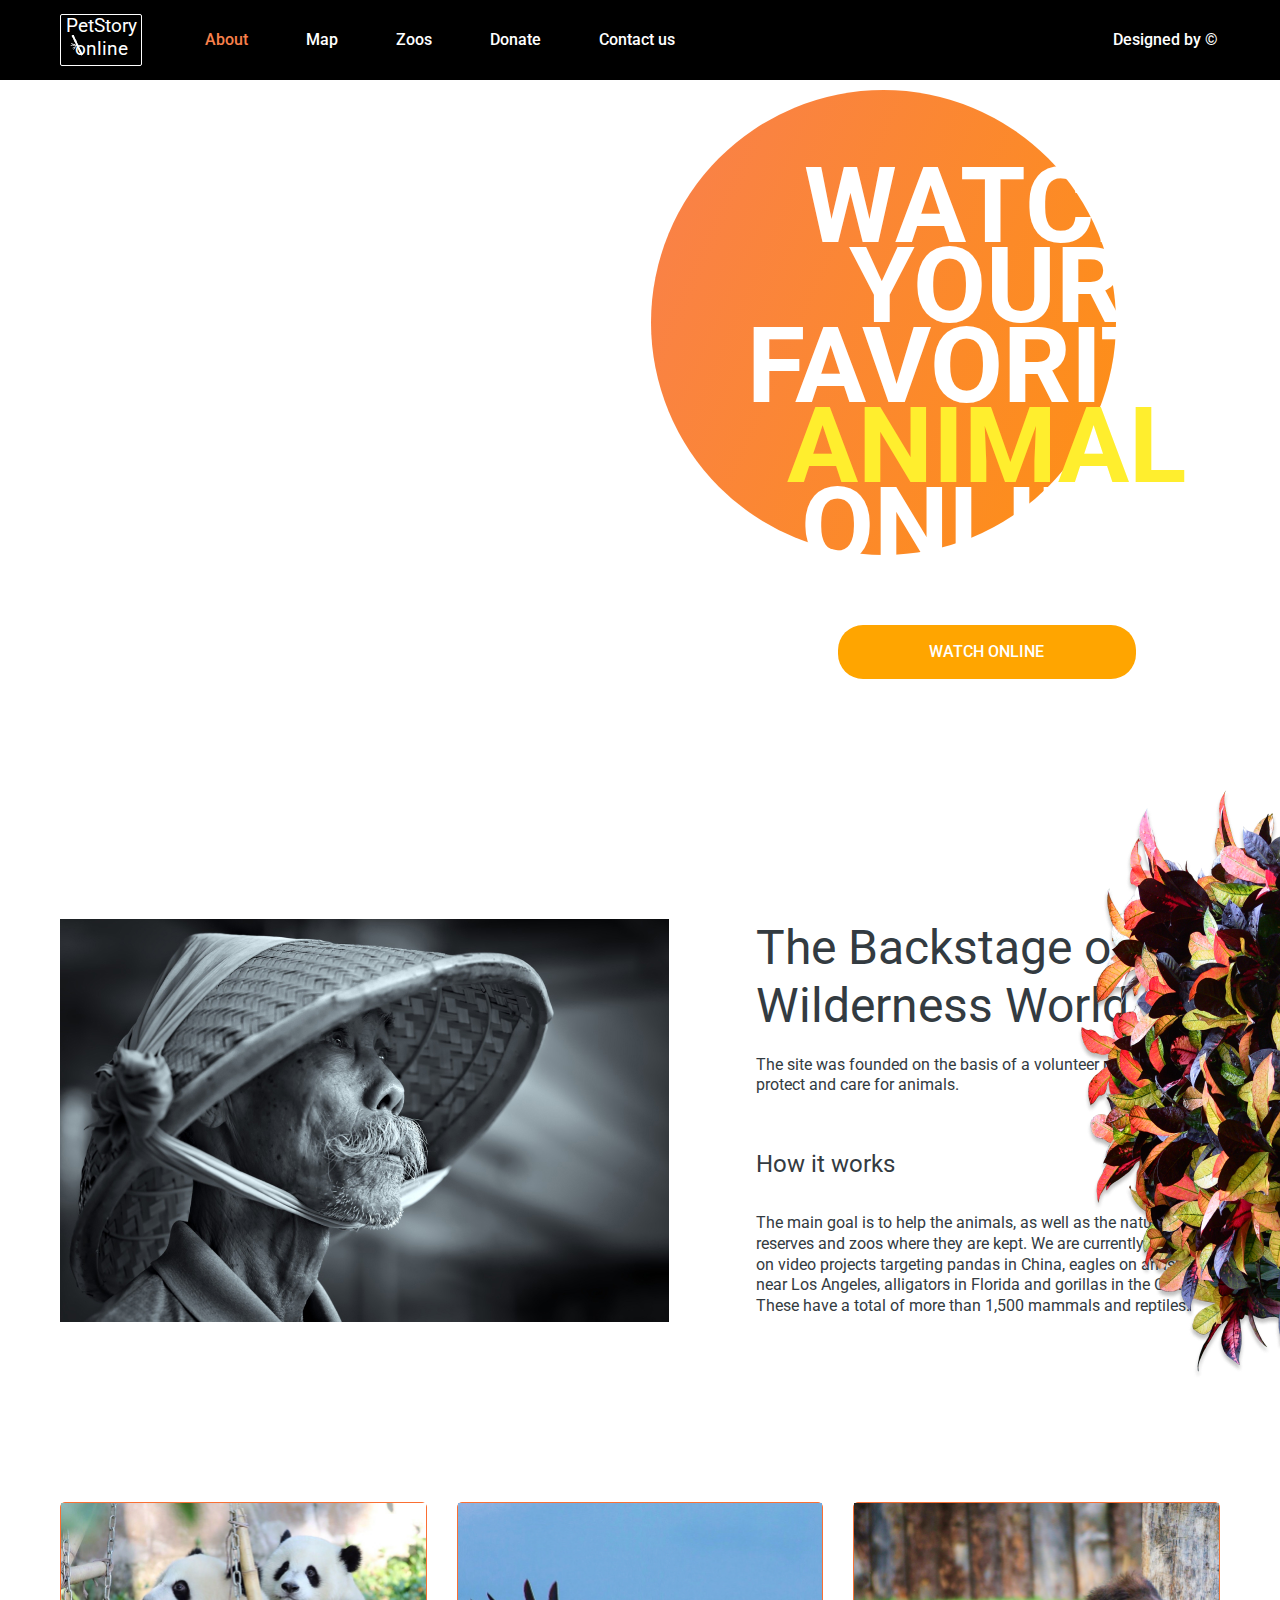
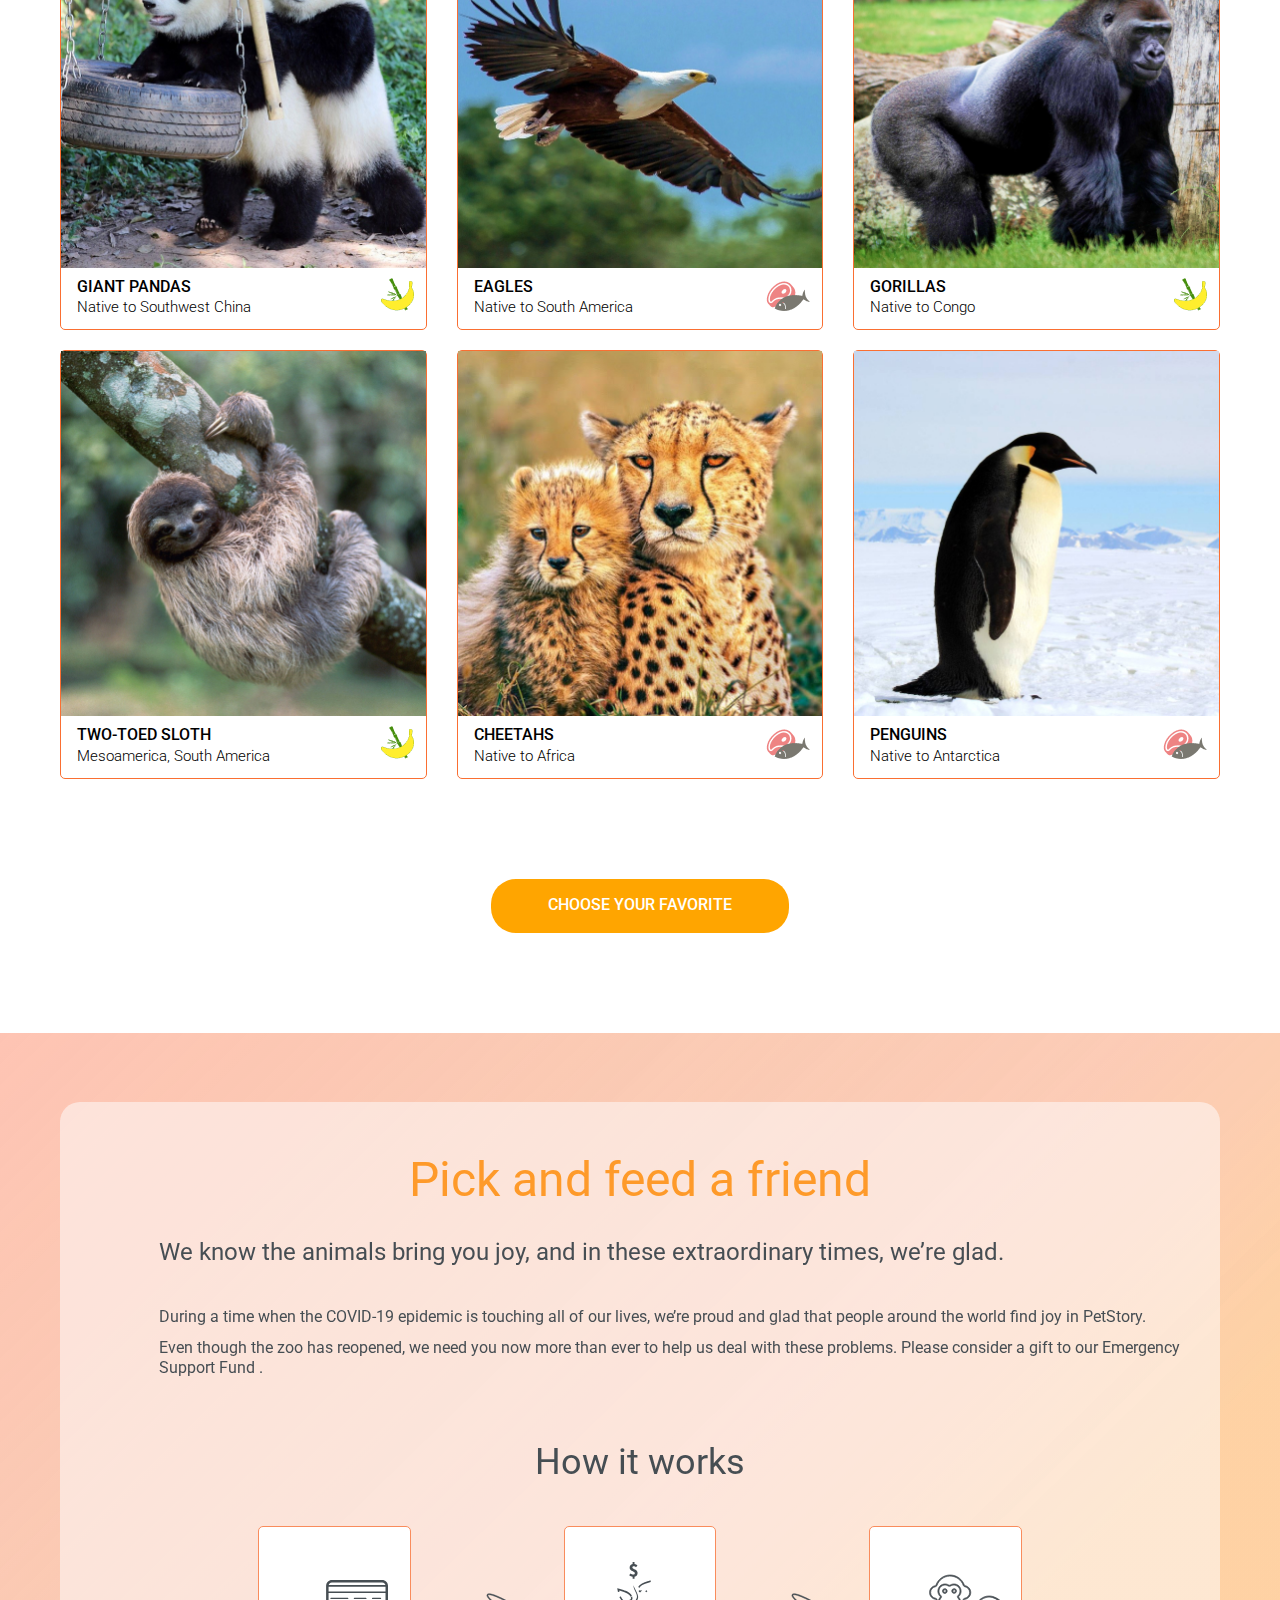
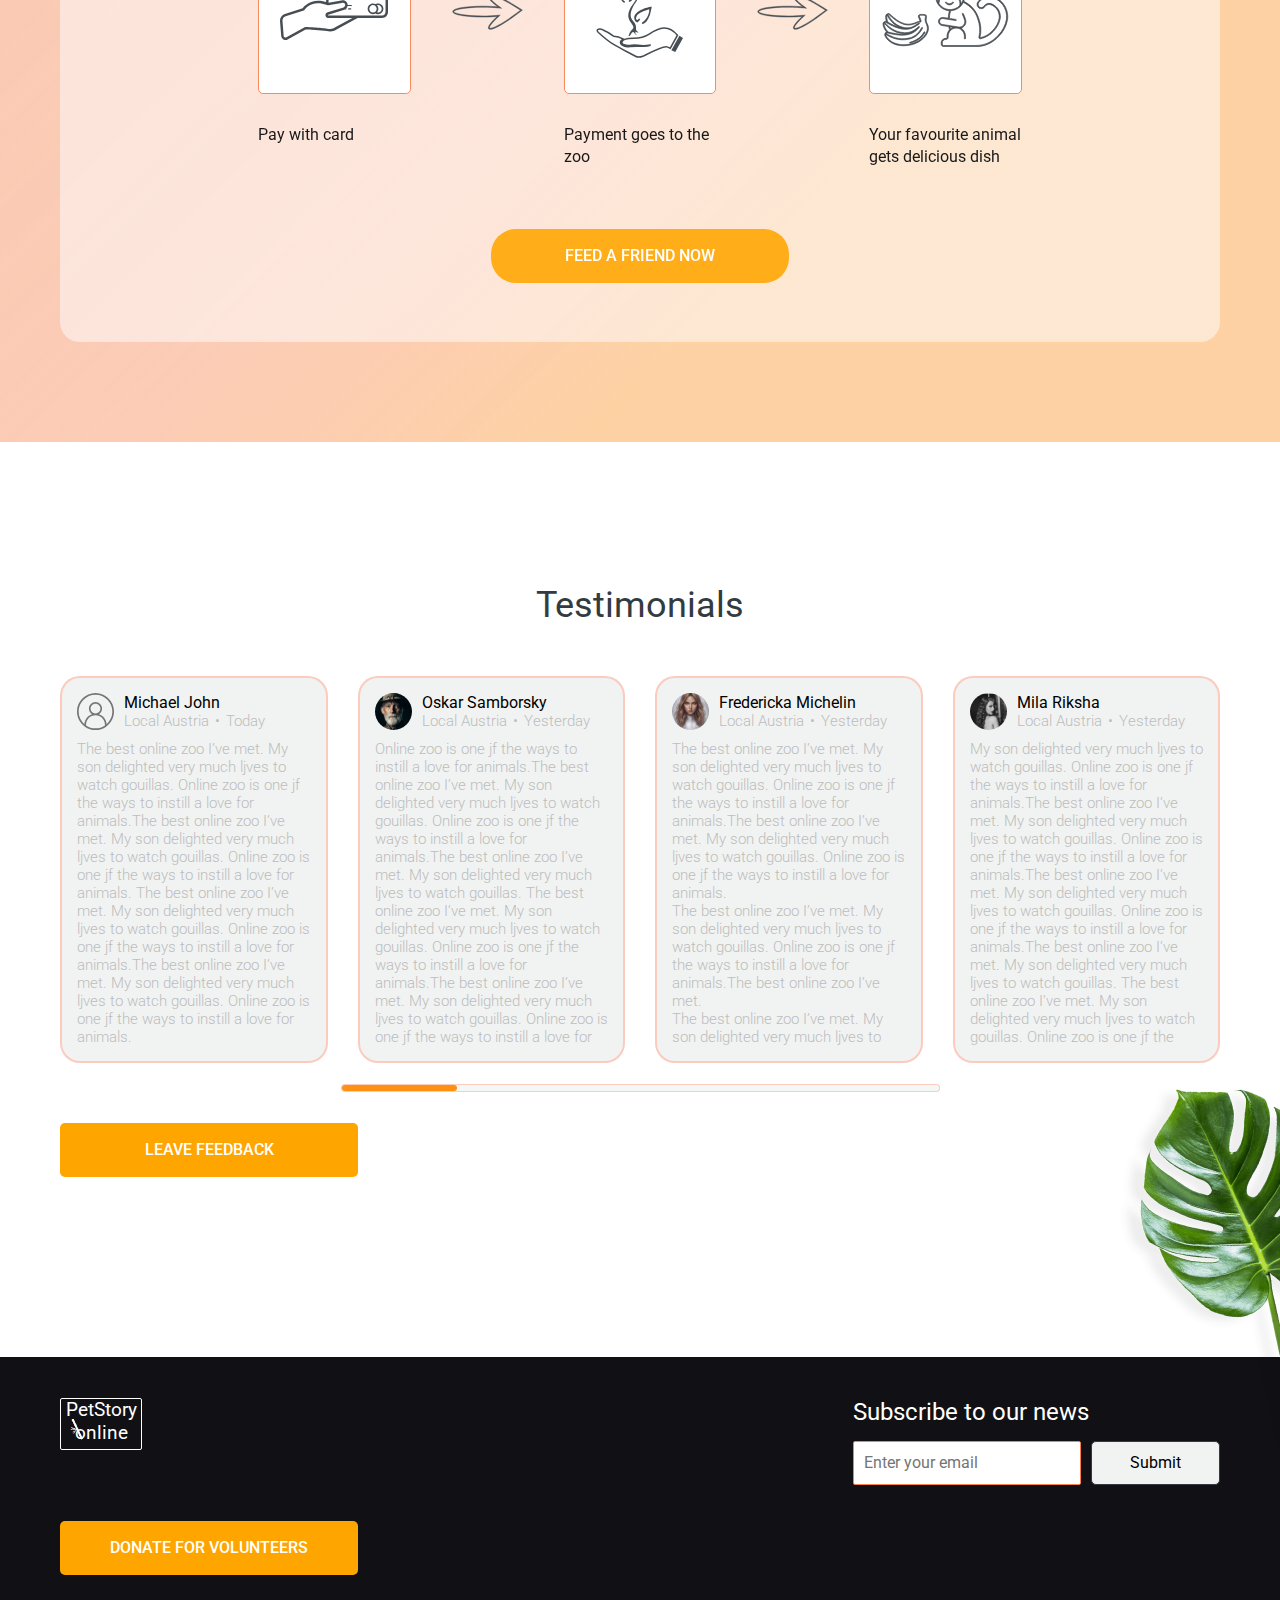
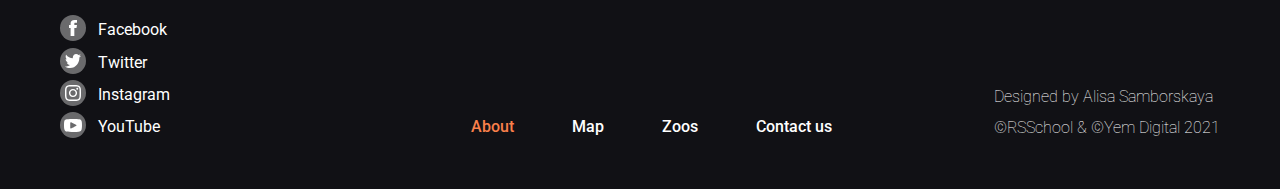
==== online-zoo/main/index.html @ f8788f23 "feat: add donate page" ====
<!DOCTYPE html>
<html lang="en">
<head>
    <meta charset="UTF-8">
    <meta http-equiv="X-UA-Compatible" content="IE=edge">
    <link rel="stylesheet" href="css/main.css">
    <meta name="viewport" content="width=device-width, initial-scale=1.0">
    <title>PetStory Online</title>
</head>
<body>
    <div class="wrapper">
        <header class="header">
            <div class="header__container _container">
                <a href="index.html" class="header__logo logo">
                    <h1>PetStory online</h1>
                    <img src="../logo/bamboo_logo.svg" alt="bamboo" class="logo__image">
                </a>
                <nav class="header__menu menu">
                    <ul class="menu__list">
                        <li class="menu__item">
                            <a href="#" class="menu__link menu__link_active">About</a>
                        </li>
                        <li class="menu__item">
                            <a href="#" class="menu__link">Map</a>
                        </li>
                        <li class="menu__item">
                            <a href="#" class="menu__link">Zoos</a>
                        </li>
                        <li class="menu__item">
                            <a href="../donates/index.html" class="menu__link">Donate</a>
                        </li>
                        <li class="menu__item">
                            <a href="#" class="menu__link">Contact us</a>
                        </li>
                    </ul>
                </nav>
                <a href="https://www.figma.com/file/ypzT9idgAILaSRVRmDAJxn/online-zoo-3-weeks" class="header__copy copy">Designed by ©</a>
            </div>
        </header>

        <main class="page">

            <div class="page__main-block main-block">
                <div class="main-block__container _container">
                    <div class="main-block__content">
                        <div class="main-block__title">
                            <h2 class="main-block__text">Watch your favorite <span>animal</span> online</h2>
                        </div>
                        <a href="#" class="main-block__button button">watсh online</a>
                    </div>
                </div>
            </div>

            <div class="page__backstage backstage">
                <div class="backstage__container _container">
                    <div class="backstage__img">
                        <img src="../img/bamboo-cap.jpg" alt="bambo-cap">
                    </div>
                    <div class="backstage__content">
                        <h2 class="backstage__title">The Backstage of the Wilderness World.</h2>
                        <p class="backstage__text">The site was founded on the basis of a volunteer movement to protect and care for animals.</p>
                        <h3 class="backstage__subtitle">How it works </h3>
                        <p class="backstage__text">The main goal is to help the animals, as well as the nature reserves and zoos where they are kept. We are currently working on video projects targeting pandas in China, eagles on an island near Los Angeles, alligators in Florida and gorillas in the Congo. These have a total of more than 1,500 mammals and reptiles.</p>
                    </div>
                </div>
                <div class="backstage__flower">
                    <img src="../img/flower_foto1.png" alt="flower">
                </div>
            </div>

            <div class="page__animals animals">
                <div class="animals__container _container">
                    <div class="animals__row">
                        <div class="animals__column">
                            <div class="animals__item animal">
                                <div class="animal__image">
                                    <img src="../img/pandas.jpg" alt="pandas">
                                </div>
                                <div class="animal__info">
                                    <div class="animal__text">
                                        <h4 class="animal__name">giant Pandas</h4>
                                        <p class="animal__home">Native to Southwest China</p>
                                    </div>
                                    <div class="animal__logo">
                                        <img src="../img/banana-bamboo_icon.png" alt="banana">
                                    </div>
                                </div>
                            </div>
                        </div>
                        <div class="animals__column">
                            <div class="animals__item animal">
                                <div class="animal__image">
                                    <img src="../img/eagles.jpg" alt="eagles">
                                </div>
                                <div class="animal__info">
                                    <div class="animal__text">
                                        <h4 class="animal__name">Eagles</h4>
                                        <p class="animal__home"> Native to South America</p>
                                    </div>
                                    <div class="animal__logo">
                                        <img src="../img/meet-fish_icon.png" alt="meat-fish">
                                    </div>
                                </div>
                            </div>
                        </div>
                        <div class="animals__column">
                            <div class="animals__item animal">
                                <div class="animal__image">
                                    <img src="../img/gorillas.jpg" alt="gorillas">
                                </div>
                                <div class="animal__info">
                                    <div class="animal__text">
                                        <h4 class="animal__name">Gorillas</h4>
                                        <p class="animal__home">Native to Congo</p>
                                    </div>
                                    <div class="animal__logo">
                                        <img src="../img/banana-bamboo_icon.png" alt="banana">
                                    </div>
                                </div>
                            </div>
                        </div>
                        <div class="animals__column">
                            <div class="animals__item animal">
                                <div class="animal__image">
                                    <img src="../img/sloth.jpg" alt="sloth">
                                </div>
                                <div class="animal__info">
                                    <div class="animal__text">
                                        <h4 class="animal__name">Two-toed Sloth</h4>
                                        <p class="animal__home">Mesoamerica, South America</p>
                                    </div>
                                    <div class="animal__logo">
                                        <img src="../img/banana-bamboo_icon.png" alt="banana">
                                    </div>
                                </div>
                            </div>
                        </div>
                        <div class="animals__column">
                            <div class="animals__item animal">
                                <div class="animal__image">
                                    <img src="../img/cheetahs.jpg" alt="cheetahs">
                                </div>
                                <div class="animal__info">
                                    <div class="animal__text">
                                        <h4 class="animal__name">cheetahs</h4>
                                        <p class="animal__home">Native to Africa</p>
                                    </div>
                                    <div class="animal__logo">
                                        <img src="../img/meet-fish_icon.png" alt="meat-fish">
                                    </div>
                                </div>
                            </div>
                        </div>
                        <div class="animals__column">
                            <div class="animals__item animal">
                                <div class="animal__image">
                                    <img src="../img/penguins.jpg" alt="penguins">
                                </div>
                                <div class="animal__info">
                                    <div class="animal__text">
                                        <h4 class="animal__name">Penguins               </h4>
                                        <p class="animal__home">Native to Antarctica</p>
                                    </div>
                                    <div class="animal__logo">
                                        <img src="../img/meet-fish_icon.png" alt="meat-fish">
                                    </div>
                                </div>
                            </div>
                        </div>
                    </div>
                    <div class="animals__button button">choose your favorite</div>
                </div>
            </div>

            <div class="page__pick-and-feed pick-and-feed">
                <div class="pick-and-feed__container _container">
                    <h2 class="pick-and-feed__title">Pick and feed a friend</h2>
                    <h3 class="pick-and-feed__subtitle">We know the animals bring you joy, and in these extraordinary times, we’re glad.</h3>
                    <p class="pick-and-feed__text">During a time when the COVID-19 epidemic is touching all of our lives, we’re proud and glad that people around the world find joy in PetStory.</p>
                    <p class="pick-and-feed__text">Even though the zoo has reopened, we need you now more than ever to help us deal with these problems. Please consider a gift to our Emergency Support Fund .</p>
                    <div class="pick-and-feed__how how">
                        <h2 class="how__title">How it works</h2>
                        <div class="how__row">
                            <div class="how__column">
                                <div class="how__item">
                                    <div class="how__image">
                                        <img src="../img/pay.svg" alt="pay">
                                    </div>
                                    <div class="how__text">Pay with card</div>
                                </div>
                            </div>
                            <div class="how__column">
                                <div class="how__item">
                                    <div class="how__arrow">
                                        <img src="../img/arrow.svg" alt="arrow">
                                    </div>
                                </div>
                            </div>
                            <div class="how__column">
                                <div class="how__item">
                                    <div class="how__image">
                                        <img src="../img/zoo.svg" alt="zoo">
                                    </div>
                                    <div class="how__text">Payment goes to the zoo</div>
                                </div>
                            </div>
                            <div class="how__column">
                                <div class="how__item">
                                    <div class="how__arrow">
                                        <img src="../img/arrow.svg" alt="arrow">
                                    </div>
                                </div>
                            </div>
                            <div class="how__column">
                                <div class="how__item">
                                    <div class="how__image">
                                        <img src="../img/monkey.svg" alt="monkey">
                                    </div>
                                    <div class="how__text">Your favourite animal gets delicious dish</div>
                                </div>
                            </div>
                        </div>
                    </div>
                    <div class="pick-and-feed__button button">Feed a friend now</div>
                </div>
            </div>

            <div class="page__testimonials testimonials">
                <div class="testimonials__container _container">
                    <div class="testimonials__title">Testimonials</div>
                    <div class="testimonials__row">
                        <div class="testimonials__column">
                            <div class="testimonials__item comment">                               
                                    <div class="comment__header">
                                        <div class="comment__logo"><img src="../img/user_icon1.svg" alt="user_icon1"></div>
                                        <div class="comment__title">
                                            <h4 class="comment__name">Michael John </h4>
                                            <div class="comment__subtitle">
                                                <div class="comment__local">Local Austria</div>
                                                <div class="comment__dot">•</div>
                                                <div class="comment__day">Today</div>
                                            </div>
                                        </div>
                                    </div>
                                    <p class="comment__text">The best online zoo I’ve met. My son delighted very much ljves to watch gouillas. Online zoo is one jf the ways to instill a love for animals.The best online zoo I’ve met. My son delighted very much ljves to watch gouillas. Online zoo is one jf the ways to instill a love for animals.
                                        The best online zoo I’ve met. My son delighted very much ljves to watch gouillas. Online zoo is one jf the ways to instill a love for animals.The best online zoo I’ve met. My son delighted very much ljves to watch gouillas. Online zoo is one jf the ways to instill a love for animals.
                                    </p>
                            </div>
                        </div>
                        <div class="testimonials__column">
                            <div class="testimonials__item comment">                               
                                    <div class="comment__header">
                                        <div class="comment__logo"><img src="../img/user_icon2.svg" alt="user_icon2"></div>
                                        <div class="comment__title">
                                            <h4 class="comment__name">Oskar Samborsky</h4>
                                            <div class="comment__subtitle">
                                                <div class="comment__local">Local Austria</div>
                                                <div class="comment__dot">•</div>
                                                <div class="comment__day">Yesterday</div>
                                            </div>
                                        </div>
                                    </div>
                                    <p class="comment__text">Online zoo is one jf the ways to instill a love for animals.The best online zoo I’ve met. My son delighted very much ljves to watch gouillas. Online zoo is one jf the ways to instill a love for animals.The best online zoo I’ve met. My son delighted very much ljves to watch gouillas. 
                                        The best online zoo I’ve met. My son delighted very much ljves to watch gouillas. Online zoo is one jf the ways to instill a love for animals.The best online zoo I’ve met. My son delighted very much ljves to watch gouillas. Online zoo is one jf the ways to instill a love for
                                        </p>
                            </div>
                        </div>
                        <div class="testimonials__column">
                            <div class="testimonials__item comment">                               
                                    <div class="comment__header">
                                        <div class="comment__logo"><img src="../img/user_icon3.svg" alt="user_icon3"></div>
                                        <div class="comment__title">
                                            <h4 class="comment__name">Fredericka Michelin</h4>
                                            <div class="comment__subtitle">
                                                <div class="comment__local">Local Austria</div>
                                                <div class="comment__dot">•</div>
                                                <div class="comment__day">Yesterday</div>
                                        </div>
                                        </div>
                                    </div>
                                    <p class="comment__text">The best online zoo I’ve met. My son delighted very much ljves to watch gouillas. Online zoo is one jf the ways to instill a love for animals.The best online zoo I’ve met. My son delighted very much ljves to watch gouillas. Online zoo is one jf the ways to instill a love for animals. <br>
                                        The best online zoo I’ve met. My son delighted very much ljves to watch gouillas. Online zoo is one jf the ways to instill a love for animals.The best online zoo I’ve met. <br>
                                        The best online zoo I’ve met. My son delighted very much ljves to
                                        </p>
                            </div>
                        </div>
                        <div class="testimonials__column">
                            <div class="testimonials__item comment">                               
                                    <div class="comment__header">
                                        <div class="comment__logo"><img src="../img/user_icon4.svg" alt="user_icon4"></div>
                                        <div class="comment__title">
                                            <h4 class="comment__name">Mila Riksha</h4>
                                            <div class="comment__subtitle">
                                                <div class="comment__local">Local Austria</div>
                                                <div class="comment__dot">•</div>
                                                <div class="comment__day">Yesterday</div>
                                        </div>
                                        </div>
                                    </div>
                                    <p class="comment__text">My son delighted very much ljves to watch gouillas. Online zoo is one jf the ways to instill a love for animals.The best online zoo I’ve met. My son delighted very much ljves to watch gouillas. Online zoo is one jf the ways to instill a love for animals.The best online zoo I’ve met. My son delighted very much ljves to watch gouillas. Online zoo is one jf the ways to instill a love for animals.The best online zoo I’ve met. My son delighted very much ljves to watch gouillas.
                                        The best online zoo I’ve met. My son delighted very much ljves to watch gouillas. Online zoo is one jf the
                                        </p>
                            </div>
                        </div>
                    </div>
                    <div class="testimonials__bar bar">
                        <div class="bar__progress">
                        </div>
                    </div>
                    <a href="#" class="testimonials__button button button_square">leave feedback</a>                   
                </div>
                <div class="testimonials__leaf">
                    <img src="../img/leav_foto.png" alt="leaf">
                </div>
            </div>

        </main>

        <footer class="footer">
            <div class="footer__container _container">
                <div class="footer__header">
                    <div class="footer__logo logo">
                        <h1>PetStory online</h1>
                        <img src="../logo/bamboo_logo.svg" alt="bamboo" class="logo__image">
                    </div>
                    <div class="footer__form subscribe">
                        <h3 class="subscribe__title">Subscribe to our news</h3>
                        <form action="#" class="subscribe__form" name="subscribe">
                            <div class="subscribe__email"><input type="text" placeholder="Enter your email"></div>
                            <a href="#" class="subscribe__button"><input type="button">Submit</a>
                        </form>
                    </div>
                </div>
                <a href="#" class="footer__button button button_square">donate for volunteers</a>
                <div class="footer__footer">
                    <div class="footer__socials socials">
                        <ul class="socials__list">
                            <li class="socials__item socials__item_facebook">
                                <a href="" class="socials__link">Facebook</a>
                            </li>
                            <li class="socials__item socials__item_twitter">
                                <a href="" class="socials__link">Twitter</a>
                            </li>
                            <li class="socials__item socials__item_instagram">
                                <a href="" class="socials__link">Instagram</a>
                            </li>
                            <li class="socials__item socials__item_youtube">
                                <a href="" class="socials__link ">YouTube</a>
                            </li>
                        </ul>
                    </div>
                    <nav class="footer__menu menu">
                        <ul class="menu__list">
                            <li class="menu__item">
                                <a href="#" class="menu__link menu__link_active">About</a>
                            </li>
                            <li class="menu__item">
                                <a href="#" class="menu__link">Map</a>
                            </li>
                            <li class="menu__item">
                                <a href="#" class="menu__link">Zoos</a>
                            </li>
                            <li class="menu__item">
                                <a href="#" class="menu__link">Contact us</a>
                            </li>
                        </ul>
                    </nav>
                    <div class="footer__info">
                        <h5 class="footer__designby">Designed by Alisa Samborskaya</h5>
                        <h5 class="footer__copy">©RSSchool & ©Yem Digital 2021</h5>
                    </div>
                </div>
            </div>
        </footer>
    </div>
</body>
</html>
---- online-zoo/main/css/main.css ----
@import url(https://fonts.googleapis.com/css?family=Roboto:300,regular,500,700);
/* Reset and base styles  */
* {
  padding: 0px;
  margin: 0px;
  border: none;
}

*,
*::before,
*::after {
  box-sizing: border-box;
}

:focus,
:active {
  /*outline: none;*/
}

a:focus,
a:active {
  /* outline: none;*/
}

/* Links */
a, a:link, a:visited {
  /* color: inherit; */
  text-decoration: none;
  /* display: inline-block; */
}

a:hover {
  /* color: inherit; */
  text-decoration: none;
}

/* Common */
aside, nav, footer, header, section, main {
  display: block;
}

h1, h2, h3, h4, h5, h6, p {
  font-size: inherit;
  font-weight: inherit;
}

ul, ul li {
  list-style: none;
}

img {
  vertical-align: top;
}

img, svg {
  max-width: 100%;
  height: auto;
}

address {
  font-style: normal;
}

/* Form */
input, textarea, button, select {
  font-family: inherit;
  font-size: inherit;
  color: inherit;
  background-color: transparent;
}

input::-ms-clear {
  display: none;
}

button, input[type=submit] {
  display: inline-block;
  box-shadow: none;
  background-color: transparent;
  background: none;
  cursor: pointer;
}

input:focus, input:active,
button:focus, button:active {
  outline: none;
}

button::-moz-focus-inner {
  padding: 0;
  border: 0;
}

label {
  cursor: pointer;
}

legend {
  display: block;
}

body {
  font-family: "Roboto";
  font-style: normal;
  font-size: 16px;
  line-height: 140%;
  background-color: #FFFFFF;
}

.wrapper {
  min-height: 100%;
  overflow: hidden;
}

._container {
  max-width: 1160px;
  margin: 0 auto;
}

h1 {
  font-family: "Roboto";
  font-size: 19.0145px;
  line-height: 120%;
  text-align: center;
  color: #FFFFFF;
}

.logo {
  display: inline-block;
  width: 82px;
  height: 52px;
  border: 1px solid #FFFFFF;
  border-radius: 2px;
  position: relative;
}
.logo__image {
  position: absolute;
  width: 14.81px;
  height: 22.58px;
  left: 8px;
  top: 18.64px;
}

.copy {
  font-family: "Roboto";
  font-weight: 500;
  font-size: 16px;
  line-height: 140%;
  /* or 22px */
  color: #FFFFFF;
}

.header {
  width: 100%;
  left: 0px;
  top: 0px;
  background: #000000;
}
.header__container {
  display: flex;
  min-height: 80px;
  align-items: center;
}
.header__menu {
  margin-left: 63px;
}
.header__copy {
  margin-left: 438px;
}

.menu__list {
  display: flex;
}
.menu__item {
  margin-right: 58px;
}
.menu__item:last-child {
  margin-right: 0;
}
.menu__link {
  font-family: "Roboto";
  font-weight: 500;
  font-size: 16px;
  line-height: 140%;
  /* or 22px */
  color: #FFFFFF;
}
.menu__link:hover {
  text-decoration: underline;
}
.menu__link_active {
  color: #F9804B;
}

.main-block {
  background-image: url("/sh4kh-JSFE2022Q3/online-zoo/img/background_panda.jpg");
  background-repeat: no-repeat;
  background-size: cover;
}
.main-block__content {
  padding-top: 86px;
  margin-left: 661px;
  padding-bottom: 100px;
  width: 531px;
  text-align: center;
  display: flex;
  flex-direction: column;
  align-items: center;
}
.main-block__title {
  position: relative;
  text-align: center;
}
.main-block__title::before {
  content: "";
  position: absolute;
  width: 465px;
  height: 465px;
  top: -76px;
  left: -70px;
  border-radius: 50%;
  /* orange */
  background: linear-gradient(113.96deg, #F9804B 1.49%, #FE9013 101.44%);
}
.main-block__text {
  font-family: "Roboto";
  font-weight: 700;
  font-size: 106.496px;
  line-height: 75%;
  /* or 80px */
  text-transform: uppercase;
  color: #FFFFFF;
  position: relative;
  z-index: 10;
}
.main-block__text span {
  color: #FFEE2E;
}
.main-block__button {
  margin-top: 60px;
}

.button {
  background: orange;
  border-radius: 25px;
  min-height: 54px;
  width: 298px;
  display: flex;
  justify-content: center;
  align-items: center;
  font-weight: 500;
  font-size: 16px;
  line-height: 140%;
  /* or 22px */
  text-align: center;
  text-transform: uppercase;
  color: #FFFFFF;
}
.button:hover {
  background: linear-gradient(113.96deg, #F9804B 1.49%, #FE9013 101.44%);
  transition: background-color 0.5s linear;
}
.button_square {
  border-radius: 5px;
}

.backstage {
  position: relative;
}
.backstage__flower {
  position: absolute;
  right: 0;
  top: 0;
}
.backstage__container {
  padding-top: 140px;
  padding-bottom: 180px;
  display: flex;
}
.backstage__img {
  flex: 0 0 609px;
}
.backstage__content {
  flex: 1 1 auto;
  margin-left: 87px;
  color: #333B41;
}
.backstage__title {
  font-size: 48px;
  line-height: 120%;
  margin-bottom: 20px;
}
.backstage__text {
  font-size: 16px;
  line-height: 130%;
}
.backstage__subtitle {
  font-size: 24px;
  line-height: 120%;
  margin: 54px 0 34px 0;
}
.animals__row {
  display: flex;
  flex-wrap: wrap;
  margin: 0 -15px;
}
.animals__column {
  padding: 0 15px;
  flex: 0 1 33.333%;
  margin-bottom: 20px;
}
.animals__item {
  border: 1px solid #FA6F32;
  border-radius: 5px;
}
.animals__button {
  margin: 80px auto 100px auto;
}

.animal__info {
  display: flex;
  justify-content: space-between;
  align-items: center;
  padding: 8px 12px 13px 16px;
}
.animal__text {
  color: #000000;
}
.animal__name {
  font-weight: 500;
  font-size: 16px;
  line-height: 140%;
  /* or 22px */
  text-transform: uppercase;
}
.animal__home {
  font-weight: 300;
  font-size: 15px;
  line-height: 120%;
}
.page__pick-and-feed {
  background: linear-gradient(315.75deg, rgba(254, 210, 144, 0.7) 30.06%, #FEBDAB 100.95%, rgba(254, 210, 144, 0.7) 106.36%), linear-gradient(315.75deg, rgba(254, 189, 171, 0.74) 30.06%, rgba(243, 169, 248, 0.66) 50.74%, #E0D8F0 80.49%, #EAF7FE 127.9%, #EAF7FE 149.54%), linear-gradient(315.75deg, rgba(254, 189, 171, 0.74) 30.06%, rgba(243, 169, 248, 0.66) 50.74%, #E0D8F0 80.49%, #EAF7FE 127.9%, #EAF7FE 149.54%);
  opacity: 0.9;
}

.pick-and-feed {
  padding: 69px 0 100px 0;
}
.pick-and-feed__container {
  background: rgba(253, 253, 255, 0.52);
  border-radius: 20px;
  padding: 49px 0 59px 0;
  text-align: center;
}
.pick-and-feed__title {
  font-weight: 400;
  font-size: 48px;
  line-height: 120%;
  /* identical to box height, or 58px */
  color: #FE9013;
  margin-bottom: 30px;
  text-align: center;
}
.pick-and-feed__subtitle {
  font-size: 24px;
  line-height: 120%;
  /* identical to box height, or 29px */
  color: #333B41;
  margin-bottom: 40px;
  margin-left: 99px;
  text-align: left;
}
.pick-and-feed__text {
  font-weight: 400;
  font-size: 16px;
  line-height: 130%;
  /* or 21px */
  color: #333B41;
  margin-left: 99px;
  margin-bottom: 10px;
  text-align: left;
}
.pick-and-feed__text:last-child {
  margin-bottom: 0;
}
.pick-and-feed__how {
  margin: 60px 198px;
}
.pick-and-feed__button {
  margin: 0 auto;
}

.how__title {
  font-weight: 400;
  font-size: 36px;
  line-height: 130%;
  /* identical to box height, or 47px */
  color: #333B41;
  margin-bottom: 40px;
}
.how__row {
  display: flex;
  align-self: center;
}
.how__column {
  flex: 1 1 20%;
}
.how__image {
  height: 168px;
  border: 1px solid #F9804B;
  border-radius: 5px;
  background-color: #fff;
  margin-bottom: 30px;
  display: flex;
  align-items: center;
  justify-content: center;
}
.how__text {
  text-align: left;
}
.how__arrow {
  padding-top: 67px;
}

.testimonials {
  position: relative;
  padding: 140px 0 180px 0;
}
.testimonials__title {
  font-size: 36px;
  line-height: 130%;
  /* identical to box height, or 47px */
  text-align: center;
  color: #333B41;
  margin-bottom: 47px;
}
.testimonials__row {
  display: flex;
  margin: 0 -15px;
}
.testimonials__column {
  flex: 1 1 25%;
  padding: 0 15px;
}
.testimonials__item {
  background: #F1F3F2;
  border-radius: 20px;
  border: 2px solid rgba(254, 189, 171, 0.74);
  padding: 15px;
}
.testimonials__leaf {
  position: absolute;
  right: 0;
  bottom: -100px;
}

.comment {
  display: flex;
  flex-direction: column;
  font-weight: 300;
  font-size: 15px;
  line-height: 120%;
  color: #BDBDBD;
}
.comment__header {
  display: flex;
  margin-bottom: 10px;
}
.comment__logo {
  flex: 0 0 37px;
}
.comment__title {
  margin-left: 10px;
  flex: 1 1 auto;
}
.comment__name {
  font-size: 16px;
  line-height: 120%;
  font-weight: 400;
  color: #000000;
}
.comment__subtitle {
  display: flex;
  justify-content: start;
}
.comment__local {
  margin-right: 6px;
}
.comment__dot {
  margin-right: 6px;
}
.comment__day {
  margin-right: 0;
}
.bar {
  width: 599px;
  height: 8px;
  background: #F5F7F6;
  border: 0.5px solid rgba(254, 189, 171, 0.74);
  border-radius: 5px;
  margin: 21px auto 31px auto;
  position: relative;
}
.bar__progress {
  position: absolute;
  top: 0.5px;
  left: 0;
  width: 115.19px;
  height: 6px;
  background: #FE9013;
  z-index: 10;
  border-radius: 5px;
}

.footer {
  background: #111115;
  max-height: 443px;
  padding: 41px 0 50px 0;
}
.footer__header {
  display: flex;
  margin-bottom: 36px;
}
.footer__form {
  margin-left: 711px;
  flex: 1 1 auto;
}
.footer__button {
  margin-bottom: 44px;
}
.footer__footer {
  display: flex;
  align-items: flex-end;
  justify-content: space-between;
}
.footer__menu {
  margin-left: 298px;
}
.footer__info {
  margin-left: 160px;
  line-height: 130%;
  /* identical to box height, or 21px */
  color: #FFFFFF;
}
.footer__designby {
  font-weight: 100;
  font-size: 16px;
  margin-bottom: 10px;
}
.footer__copy {
  font-weight: 100;
  font-size: 16px;
  margin-bottom: 0;
}

.subscribe__title {
  font-size: 24px;
  line-height: 120%;
  color: #FFFFFF;
  margin-bottom: 14px;
}
.subscribe__form {
  display: flex;
}
.subscribe__email {
  flex: 0 1 228px;
  padding: 10px 0 10px 10px;
  border: 0.7px solid rgb(249, 128, 75);
  border-radius: 2px;
  background: #FFFFFF;
}
.subscribe__button {
  flex: 1 1 auto;
  display: flex;
  justify-content: center;
  align-items: center;
  background: #F1F3F2;
  border: 1px solid rgb(51, 59, 65);
  border-radius: 5px;
  margin-left: 10px;
  font-size: 16px;
  line-height: 140%;
  color: #000000;
}

.socials__item {
  position: relative;
  padding-left: 38px;
  margin-bottom: 10px;
}
.socials__item:last-child {
  margin-bottom: 0;
}
.socials__item::before {
  content: "";
  width: 26px;
  height: 26px;
  background: rgba(196, 196, 196, 0.5);
  border-radius: 50%;
  display: inline-block;
  position: absolute;
  left: 0;
  top: -4px;
}
.socials__item_facebook::before {
  background-image: url(../../img/facebook.svg);
  background-repeat: no-repeat;
  background-position: center;
}
.socials__item_twitter::before {
  background-image: url(../../img/twitter.svg);
  background-repeat: no-repeat;
  background-position: center;
}
.socials__item_instagram::before {
  background-image: url(../../img/insta.svg);
  background-repeat: no-repeat;
  background-position: center;
}
.socials__item_youtube::before {
  background-image: url(../../img/youtube.svg);
  background-repeat: no-repeat;
  background-position: center;
}
.socials__link {
  font-size: 16px;
  line-height: 140%;
  color: #FFFFFF;
}
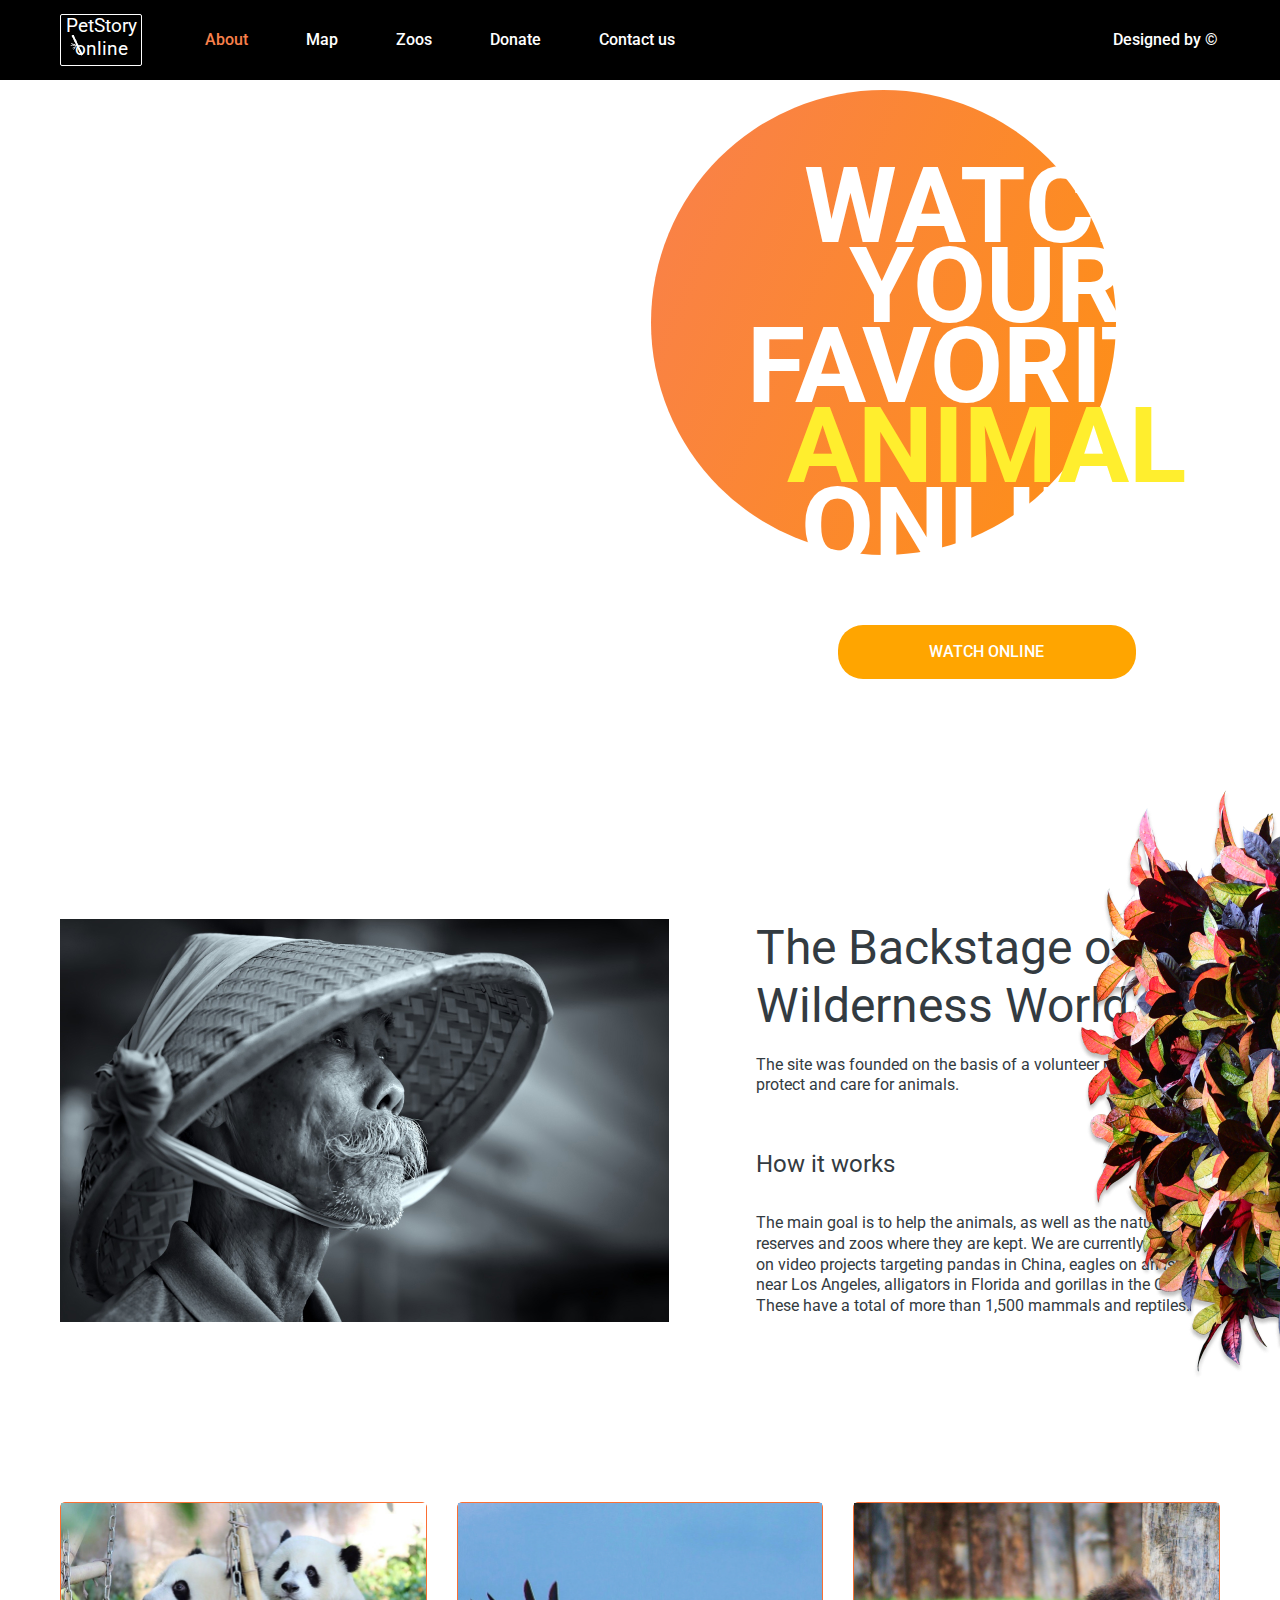
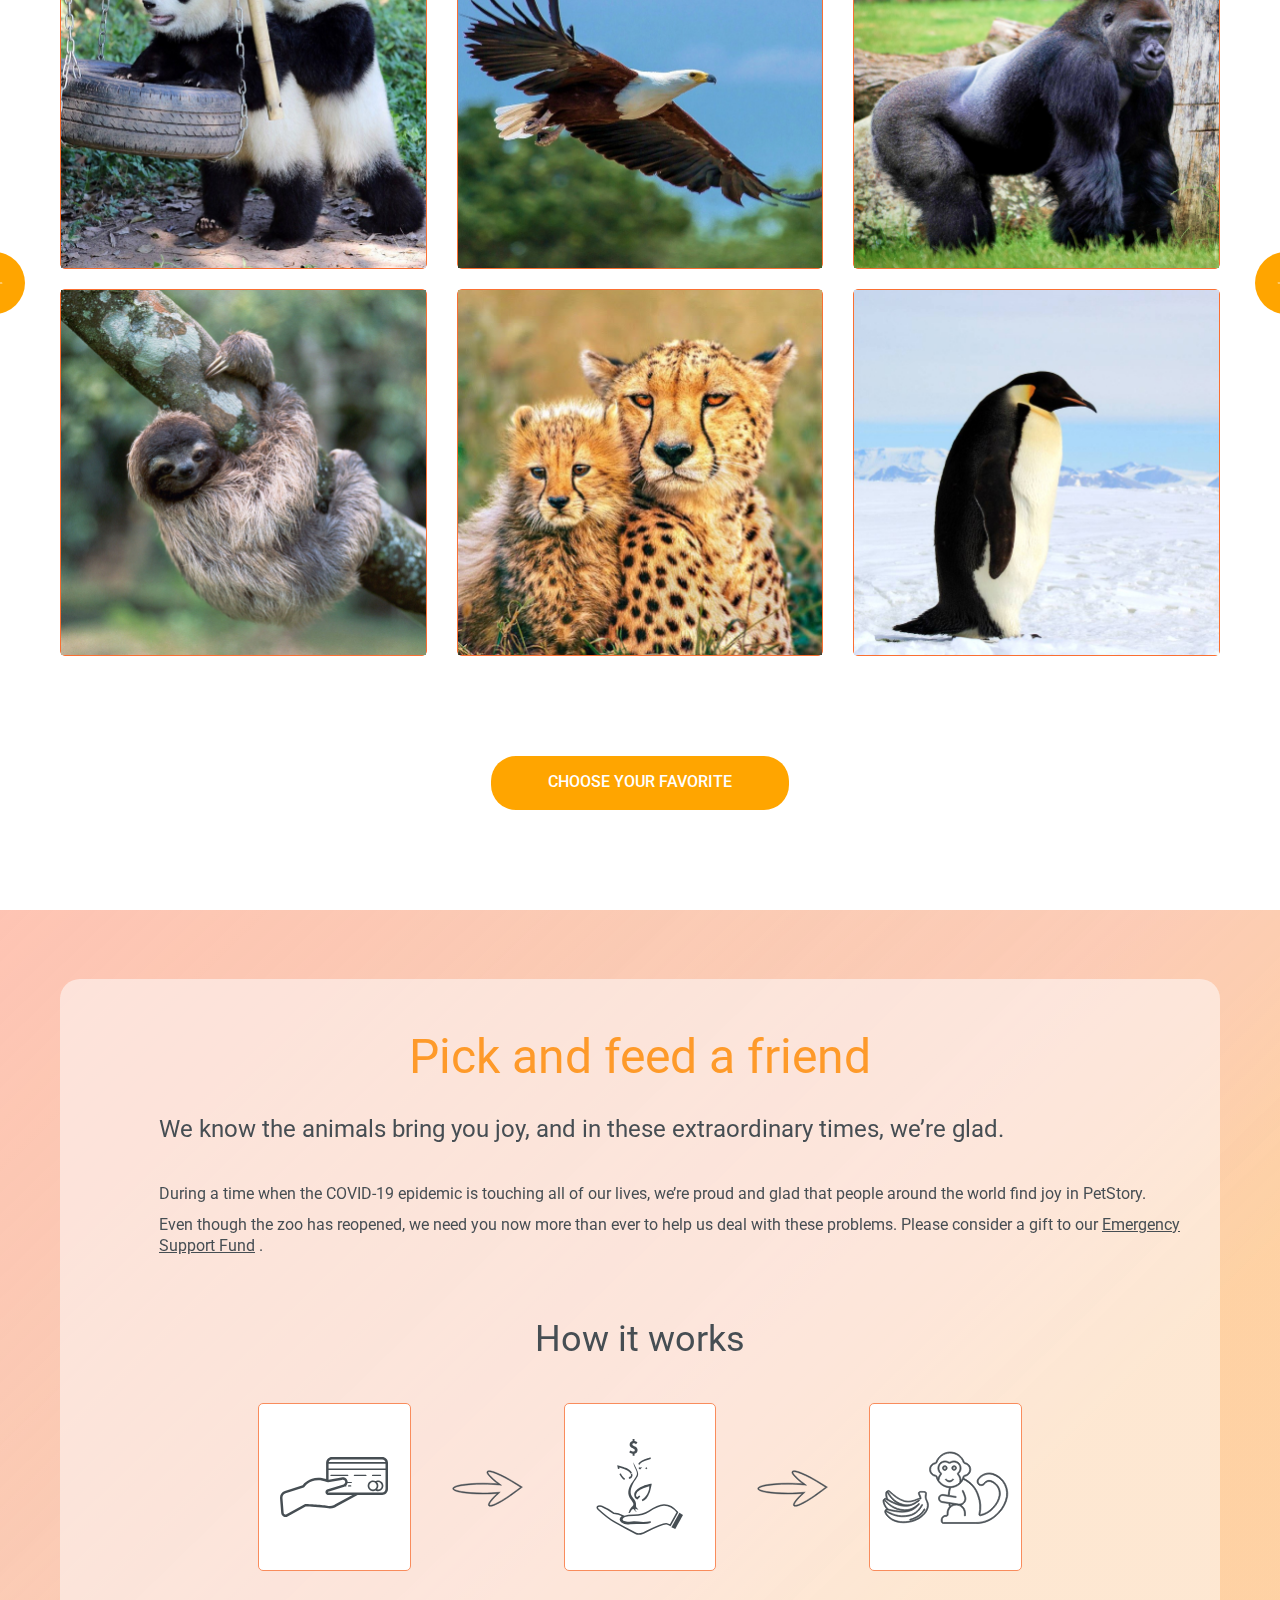
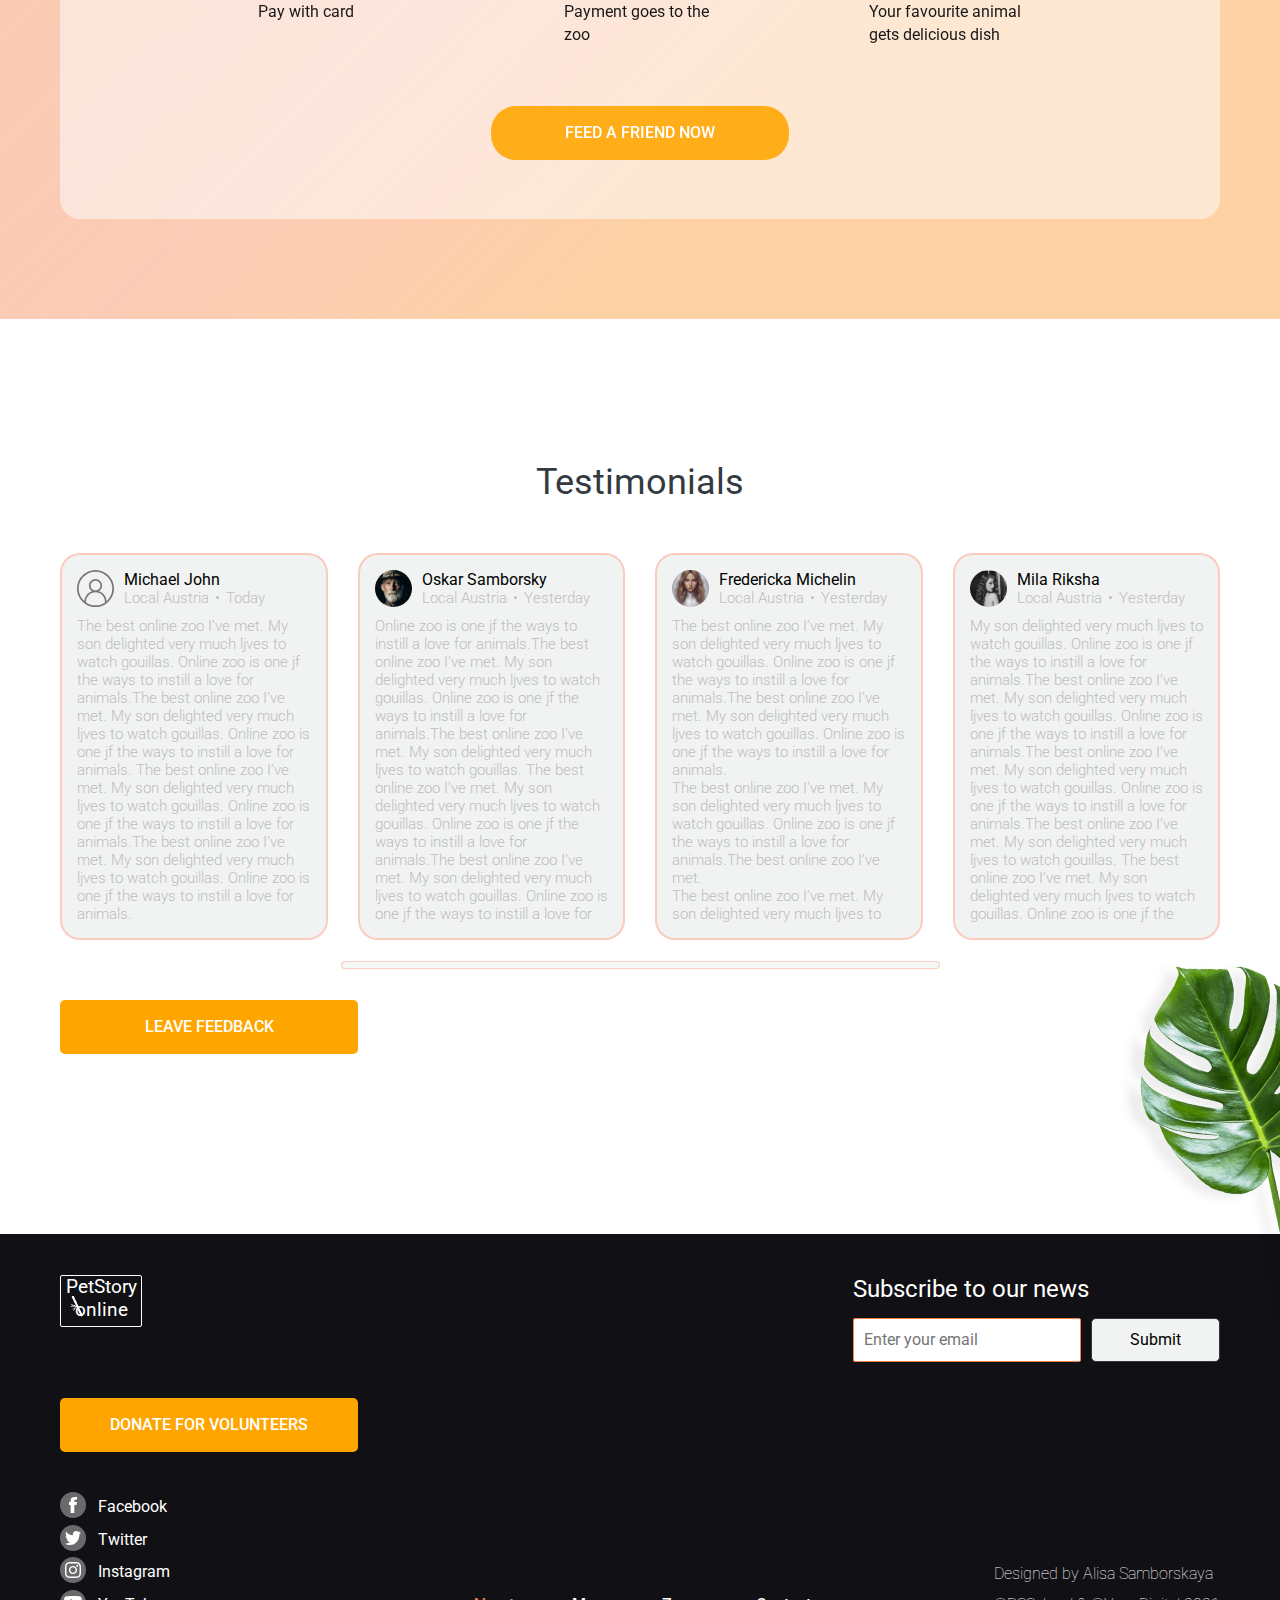
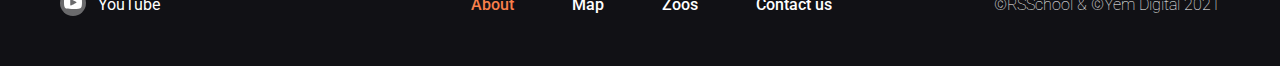
==== commit 195b026c: "feat: add interactive" ====
--- a/online-zoo/main/index.html
+++ b/online-zoo/main/index.html
@@ -74,6 +74,7 @@
                         <div class="animals__column">
                             <div class="animals__item animal">
                                 <div class="animal__image">
+                                    <div class="animal__image_bg"></div>
                                     <img src="../img/pandas.jpg" alt="pandas">
                                 </div>
                                 <div class="animal__info">
@@ -90,6 +91,7 @@
                         <div class="animals__column">
                             <div class="animals__item animal">
                                 <div class="animal__image">
+                                    <div class="animal__image_bg"></div>
                                     <img src="../img/eagles.jpg" alt="eagles">
                                 </div>
                                 <div class="animal__info">
@@ -106,6 +108,7 @@
                         <div class="animals__column">
                             <div class="animals__item animal">
                                 <div class="animal__image">
+                                    <div class="animal__image_bg"></div>
                                     <img src="../img/gorillas.jpg" alt="gorillas">
                                 </div>
                                 <div class="animal__info">
@@ -122,6 +125,7 @@
                         <div class="animals__column">
                             <div class="animals__item animal">
                                 <div class="animal__image">
+                                    <div class="animal__image_bg"></div>
                                     <img src="../img/sloth.jpg" alt="sloth">
                                 </div>
                                 <div class="animal__info">
@@ -138,6 +142,7 @@
                         <div class="animals__column">
                             <div class="animals__item animal">
                                 <div class="animal__image">
+                                    <div class="animal__image_bg"></div>
                                     <img src="../img/cheetahs.jpg" alt="cheetahs">
                                 </div>
                                 <div class="animal__info">
@@ -154,6 +159,7 @@
                         <div class="animals__column">
                             <div class="animals__item animal">
                                 <div class="animal__image">
+                                    <div class="animal__image_bg"></div>
                                     <img src="../img/penguins.jpg" alt="penguins">
                                 </div>
                                 <div class="animal__info">
@@ -177,7 +183,7 @@
                     <h2 class="pick-and-feed__title">Pick and feed a friend</h2>
                     <h3 class="pick-and-feed__subtitle">We know the animals bring you joy, and in these extraordinary times, we’re glad.</h3>
                     <p class="pick-and-feed__text">During a time when the COVID-19 epidemic is touching all of our lives, we’re proud and glad that people around the world find joy in PetStory.</p>
-                    <p class="pick-and-feed__text">Even though the zoo has reopened, we need you now more than ever to help us deal with these problems. Please consider a gift to our Emergency Support Fund .</p>
+                    <p class="pick-and-feed__text">Even though the zoo has reopened, we need you now more than ever to help us deal with these problems. Please consider a gift to our <a href="../donates/index.html">Emergency Support Fund</a> .</p>
                     <div class="pick-and-feed__how how">
                         <h2 class="how__title">How it works</h2>
                         <div class="how__row">
@@ -221,7 +227,7 @@
                             </div>
                         </div>
                     </div>
-                    <div class="pick-and-feed__button button">Feed a friend now</div>
+                    <a href="../donates/index.html" class="pick-and-feed__button button">Feed a friend now</a>
                 </div>
             </div>
 
@@ -319,14 +325,14 @@
         <footer class="footer">
             <div class="footer__container _container">
                 <div class="footer__header">
-                    <div class="footer__logo logo">
+                    <a href = "index.html" class = "footer__logo logo">
                         <h1>PetStory online</h1>
                         <img src="../logo/bamboo_logo.svg" alt="bamboo" class="logo__image">
-                    </div>
+                    </a>
                     <div class="footer__form subscribe">
                         <h3 class="subscribe__title">Subscribe to our news</h3>
                         <form action="#" class="subscribe__form" name="subscribe">
-                            <div class="subscribe__email"><input type="text" placeholder="Enter your email"></div>
+                            <div class="subscribe__email"><input type="email" placeholder="Enter your email"></div>
                             <a href="#" class="subscribe__button"><input type="button">Submit</a>
                         </form>
                     </div>
--- a/online-zoo/main/css/main.css
+++ b/online-zoo/main/css/main.css
@@ -190,6 +190,9 @@
 }
 .menu__link_active {
   color: #F9804B;
+}
+.menu__link_active:hover {
+  text-decoration: none;
 }
 
 .main-block {
@@ -303,6 +306,35 @@
   display: flex;
   flex-wrap: wrap;
   margin: 0 -15px;
+  position: relative;
+}
+.animals__row::before {
+  content: "";
+  position: absolute;
+  left: -82px;
+  top: 350px;
+  width: 62px;
+  height: 62px;
+  background-color: orange;
+  background-image: url(../../img/left_arrow.png);
+  background-repeat: no-repeat;
+  background-position: center;
+  border-radius: 50%;
+  cursor: pointer;
+}
+.animals__row::after {
+  content: "";
+  position: absolute;
+  right: -82px;
+  top: 350px;
+  width: 62px;
+  height: 62px;
+  background-color: orange;
+  border-radius: 50%;
+  background-image: url(../../img/right__arrow.png);
+  background-repeat: no-repeat;
+  background-position: center;
+  cursor: pointer;
 }
 .animals__column {
   padding: 0 15px;
@@ -317,11 +349,45 @@
   margin: 80px auto 100px auto;
 }
 
+.animal {
+  position: relative;
+}
+.animal:hover .animal__info {
+  opacity: 1;
+}
+.animal:hover .animal__image_bg {
+  opacity: 1;
+}
+.animal__image {
+  position: relative;
+  overflow: hidden;
+}
+.animal__image_bg {
+  height: 302.66px;
+  width: 100%;
+  position: absolute;
+  left: 0;
+  top: 0;
+  background-color: rgba(0, 0, 0, 0.379);
+  z-index: 1;
+  opacity: 0;
+}
+.animal__image:hover img {
+  transform: scale(1.1);
+  transition: 200ms linear;
+}
 .animal__info {
+  background-color: #FFFFFF;
+  position: absolute;
+  bottom: 0;
+  left: 0;
+  width: 100%;
   display: flex;
   justify-content: space-between;
   align-items: center;
   padding: 8px 12px 13px 16px;
+  opacity: 0;
+  transition: opacity 0.5s ease;
 }
 .animal__text {
   color: #000000;
@@ -379,6 +445,10 @@
   margin-left: 99px;
   margin-bottom: 10px;
   text-align: left;
+}
+.pick-and-feed__text a {
+  color: inherit;
+  text-decoration: underline;
 }
 .pick-and-feed__text:last-child {
   margin-bottom: 0;
@@ -493,6 +563,7 @@
   margin-right: 0;
 }
 .bar {
+  cursor: pointer;
   width: 599px;
   height: 8px;
   background: #F5F7F6;
@@ -501,7 +572,11 @@
   margin: 21px auto 31px auto;
   position: relative;
 }
+.bar:hover .bar__progress {
+  opacity: 1;
+}
 .bar__progress {
+  opacity: 0;
   position: absolute;
   top: 0.5px;
   left: 0;
@@ -510,6 +585,7 @@
   background: #FE9013;
   z-index: 10;
   border-radius: 5px;
+  transition: opacity 1s ease-in;
 }
 
 .footer {
@@ -569,6 +645,9 @@
   border-radius: 2px;
   background: #FFFFFF;
 }
+.subscribe__email:focus {
+  border: 0.7px solid #4B9200;
+}
 .subscribe__button {
   flex: 1 1 auto;
   display: flex;
@@ -581,6 +660,10 @@
   font-size: 16px;
   line-height: 140%;
   color: #000000;
+}
+.subscribe__button:hover {
+  color: #4B9200;
+  border: 1px solid #4B9200;
 }
 
 .socials__item {
@@ -626,4 +709,7 @@
   font-size: 16px;
   line-height: 140%;
   color: #FFFFFF;
+}
+.socials__link:hover {
+  text-decoration: underline;
 }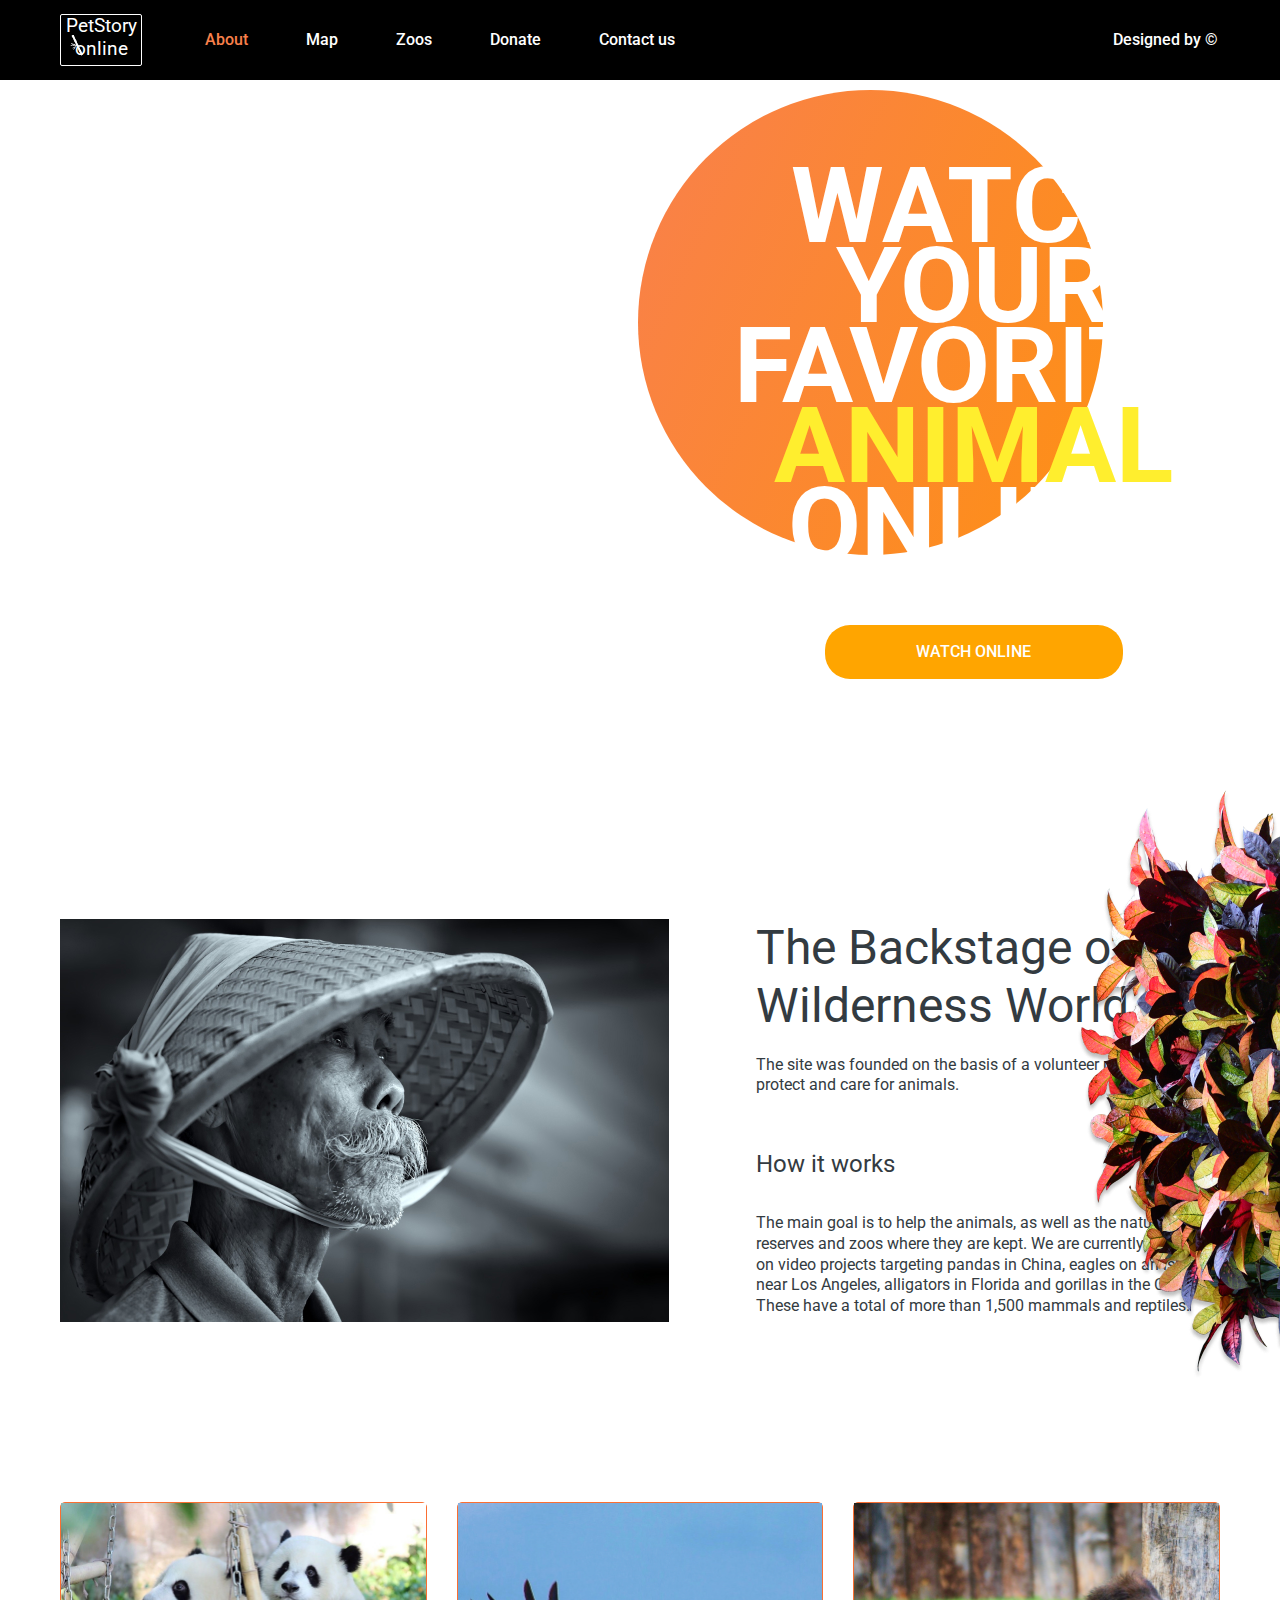
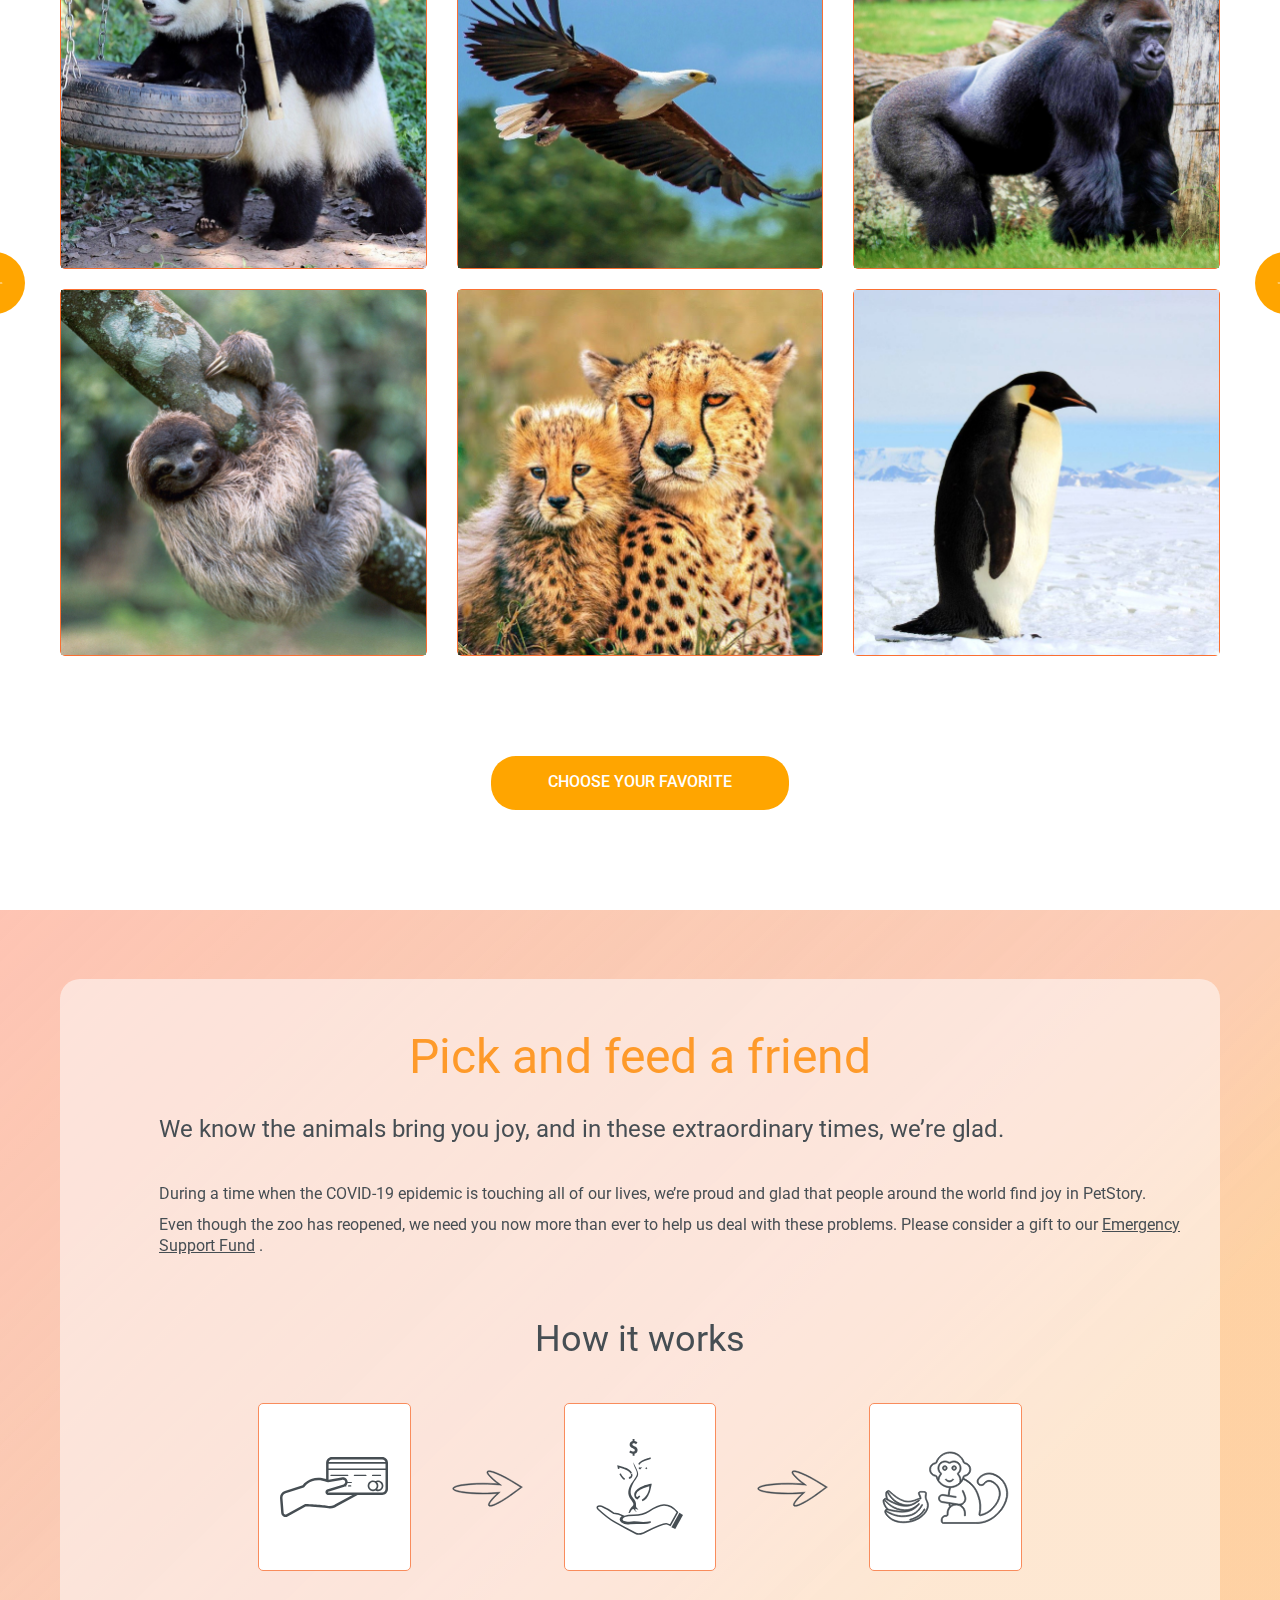
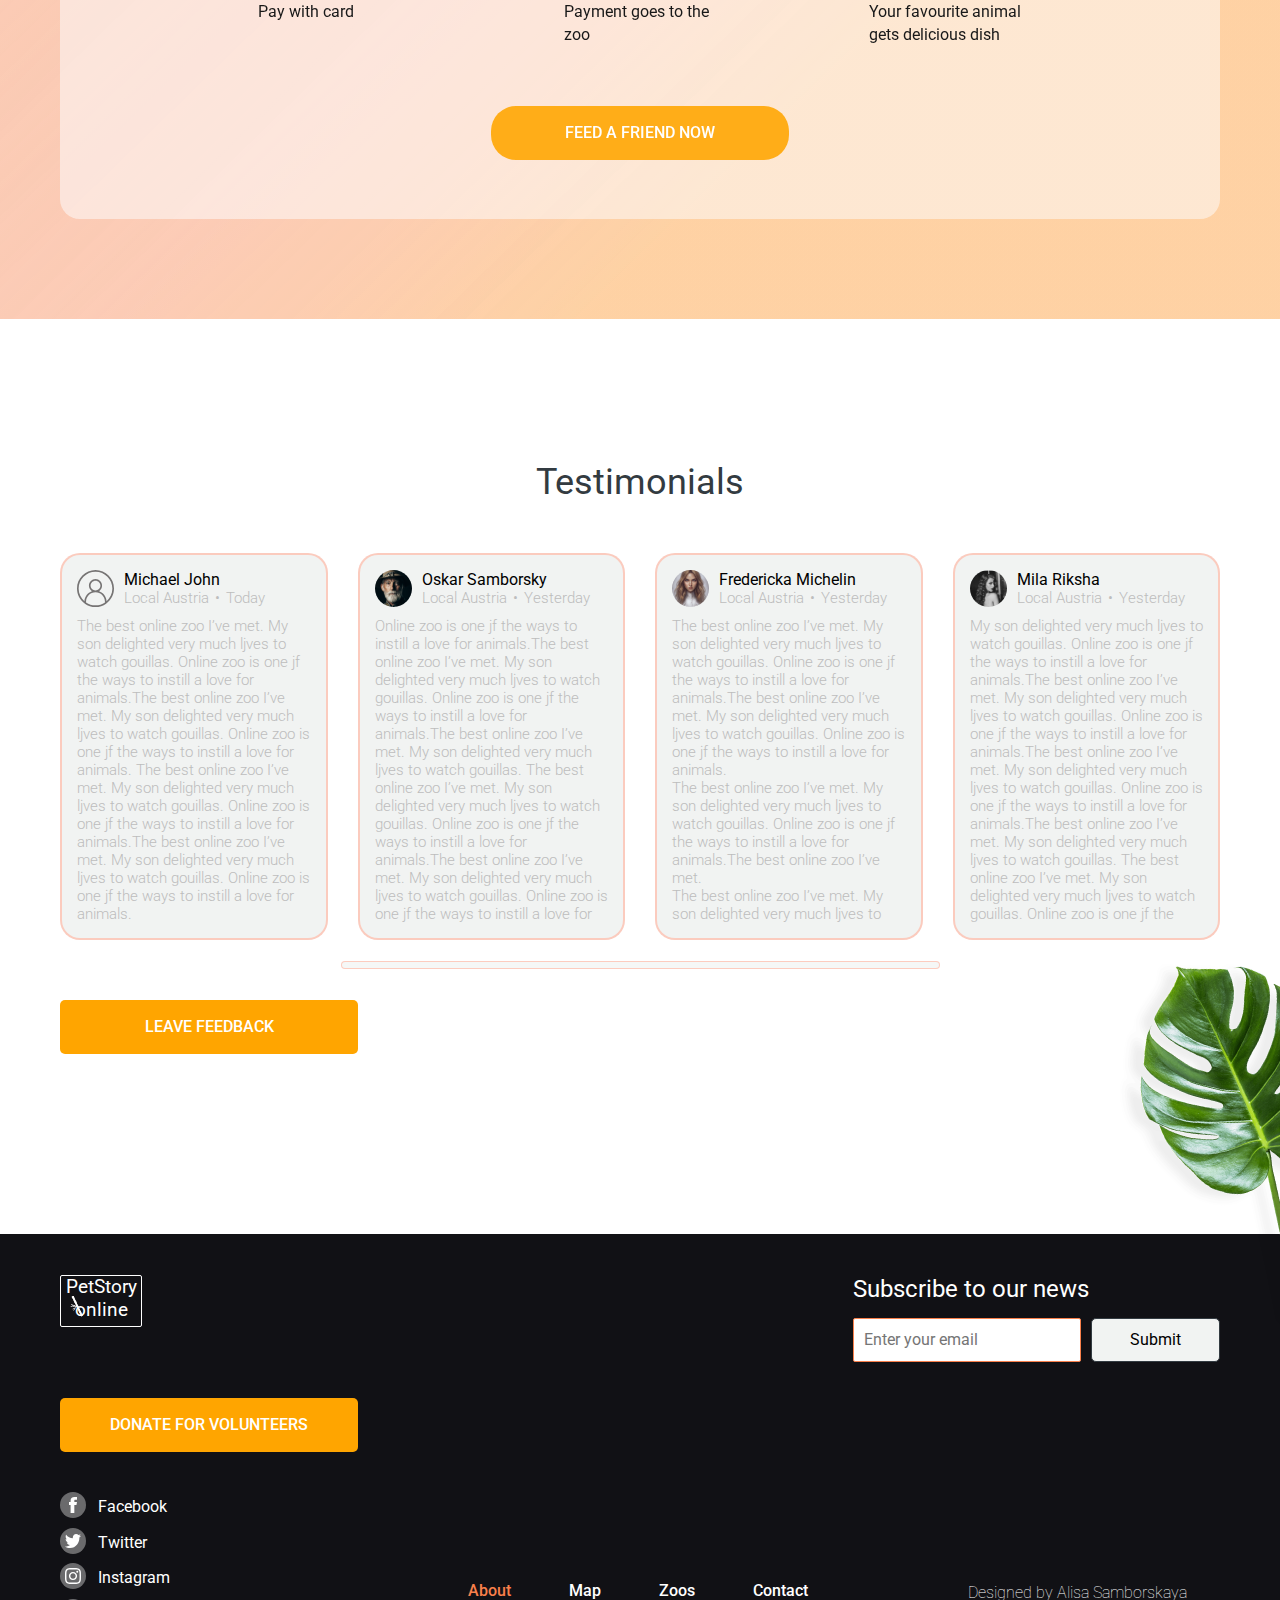
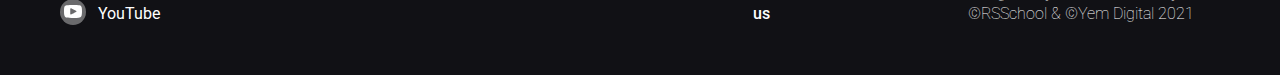
==== commit 4a7c0e74: "fix: fix some bugs in styles" ====
--- a/online-zoo/main/index.html
+++ b/online-zoo/main/index.html
@@ -12,7 +12,7 @@
         <header class="header">
             <div class="header__container _container">
                 <a href="index.html" class="header__logo logo">
-                    <h1>PetStory online</h1>
+                    <h1 class="header__title title">PetStory online</h1>
                     <img src="../logo/bamboo_logo.svg" alt="bamboo" class="logo__image">
                 </a>
                 <nav class="header__menu menu">
@@ -174,7 +174,7 @@
                             </div>
                         </div>
                     </div>
-                    <div class="animals__button button">choose your favorite</div>
+                    <a class="animals__button button" href="#map">choose your favorite</a>
                 </div>
             </div>
 
@@ -326,7 +326,7 @@
             <div class="footer__container _container">
                 <div class="footer__header">
                     <a href = "index.html" class = "footer__logo logo">
-                        <h1>PetStory online</h1>
+                        <h2 class="footer__title title">PetStory online</h2>
                         <img src="../logo/bamboo_logo.svg" alt="bamboo" class="logo__image">
                     </a>
                     <div class="footer__form subscribe">
@@ -337,21 +337,21 @@
                         </form>
                     </div>
                 </div>
-                <a href="#" class="footer__button button button_square">donate for volunteers</a>
+                <a href="../donates/index.html" class="footer__button button button_square">donate for volunteers</a>
                 <div class="footer__footer">
                     <div class="footer__socials socials">
                         <ul class="socials__list">
                             <li class="socials__item socials__item_facebook">
-                                <a href="" class="socials__link">Facebook</a>
+                                <a href="https://ru-ru.facebook.com/" class="socials__link">Facebook</a>
                             </li>
                             <li class="socials__item socials__item_twitter">
-                                <a href="" class="socials__link">Twitter</a>
+                                <a href="https://twitter.com/?lang=ru" class="socials__link">Twitter</a>
                             </li>
                             <li class="socials__item socials__item_instagram">
-                                <a href="" class="socials__link">Instagram</a>
+                                <a href="https://www.instagram.com/" class="socials__link">Instagram</a>
                             </li>
                             <li class="socials__item socials__item_youtube">
-                                <a href="" class="socials__link ">YouTube</a>
+                                <a href="https://www.youtube.com/" class="socials__link ">YouTube</a>
                             </li>
                         </ul>
                     </div>
@@ -372,8 +372,8 @@
                         </ul>
                     </nav>
                     <div class="footer__info">
-                        <h5 class="footer__designby">Designed by Alisa Samborskaya</h5>
-                        <h5 class="footer__copy">©RSSchool & ©Yem Digital 2021</h5>
+                        <a class="footer__designby">Designed by Alisa Samborskaya</a>
+                        <a class="footer__copy">©RSSchool & ©Yem Digital 2021</a>
                     </div>
                 </div>
             </div>
--- a/online-zoo/main/css/main.css
+++ b/online-zoo/main/css/main.css
@@ -117,7 +117,7 @@
   margin: 0 auto;
 }
 
-h1 {
+.title {
   font-family: "Roboto";
   font-size: 19.0145px;
   line-height: 120%;
@@ -202,7 +202,7 @@
 }
 .main-block__content {
   padding-top: 86px;
-  margin-left: 661px;
+  margin-left: 648px;
   padding-bottom: 100px;
   width: 531px;
   text-align: center;
@@ -617,6 +617,11 @@
   line-height: 130%;
   /* identical to box height, or 21px */
   color: #FFFFFF;
+  cursor: pointer;
+}
+.footer__info:hover {
+  color: #4B9200;
+  text-decoration: underline;
 }
 .footer__designby {
   font-weight: 100;
@@ -645,9 +650,6 @@
   border-radius: 2px;
   background: #FFFFFF;
 }
-.subscribe__email:focus {
-  border: 0.7px solid #4B9200;
-}
 .subscribe__button {
   flex: 1 1 auto;
   display: flex;
@@ -661,15 +663,11 @@
   line-height: 140%;
   color: #000000;
 }
-.subscribe__button:hover {
-  color: #4B9200;
-  border: 1px solid #4B9200;
-}
 
 .socials__item {
   position: relative;
   padding-left: 38px;
-  margin-bottom: 10px;
+  margin-bottom: 13px;
 }
 .socials__item:last-child {
   margin-bottom: 0;
@@ -712,4 +710,5 @@
 }
 .socials__link:hover {
   text-decoration: underline;
+  color: #4B9200;
 }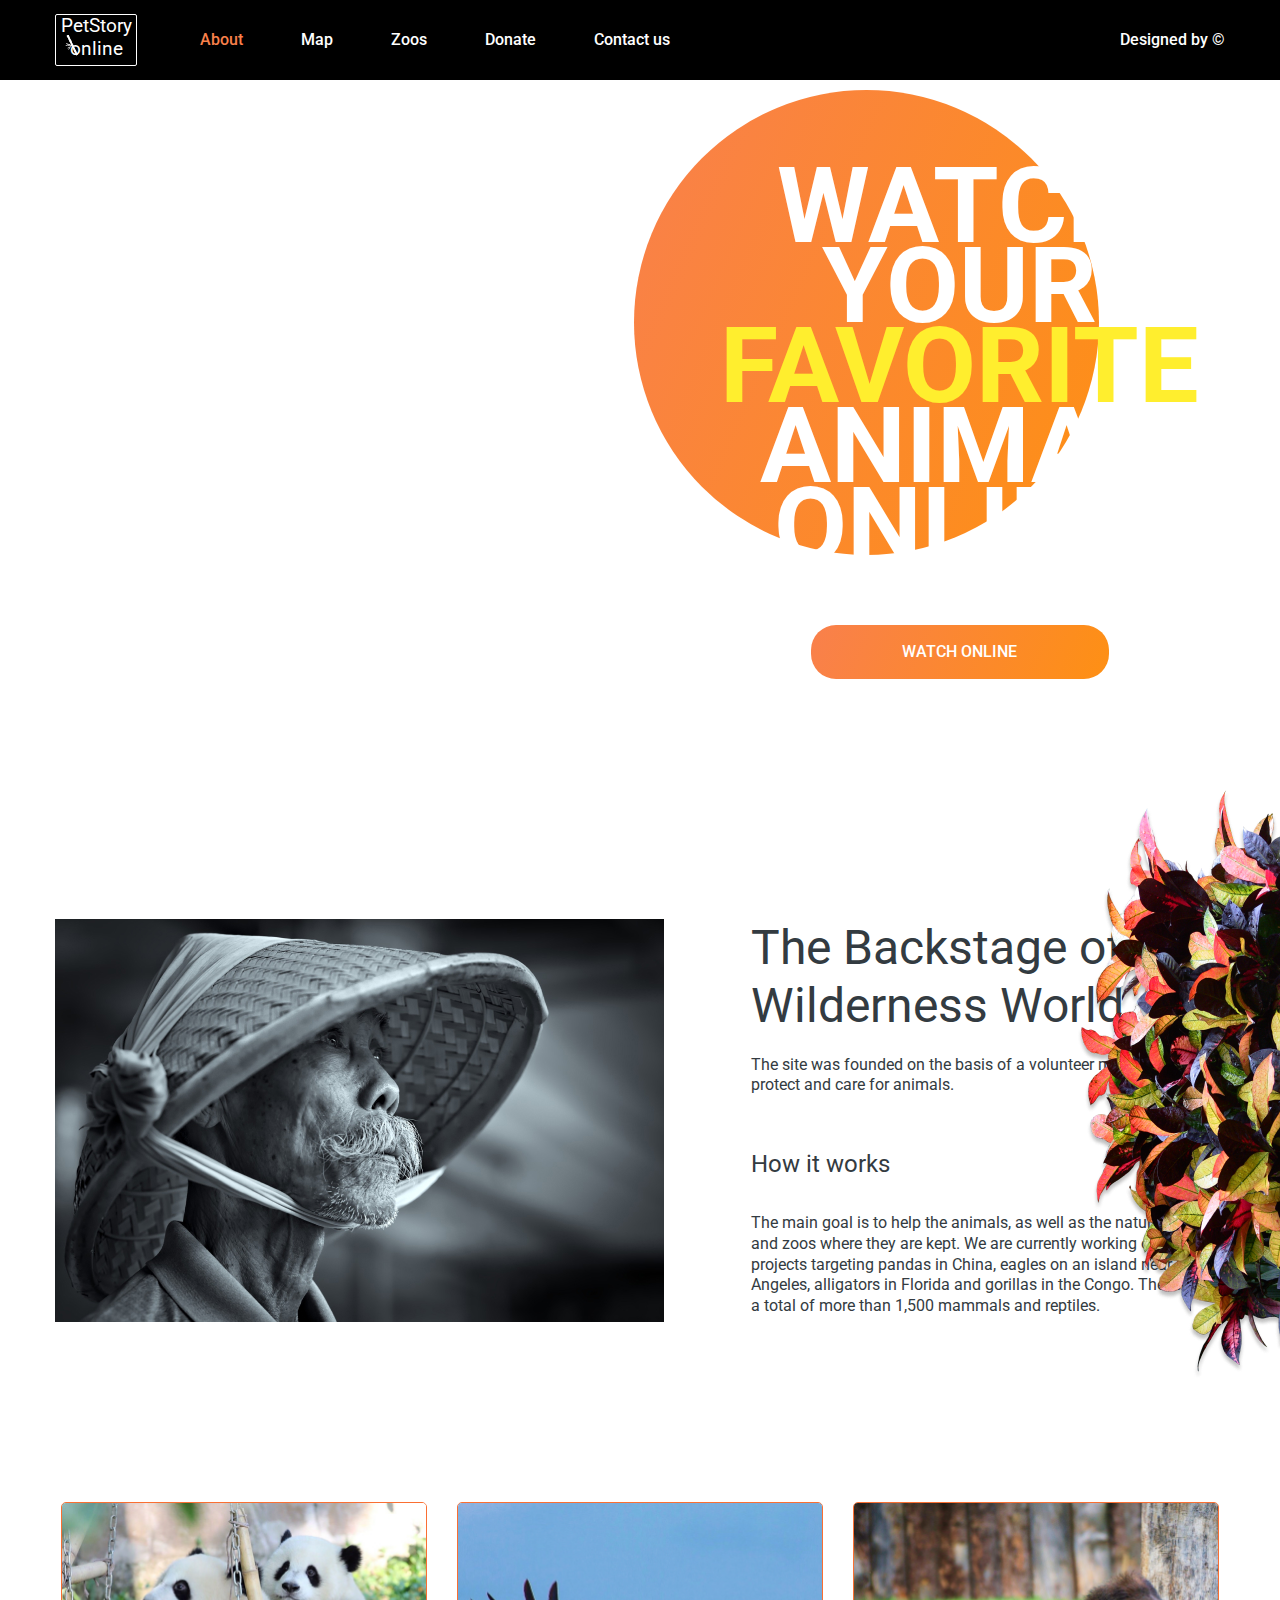
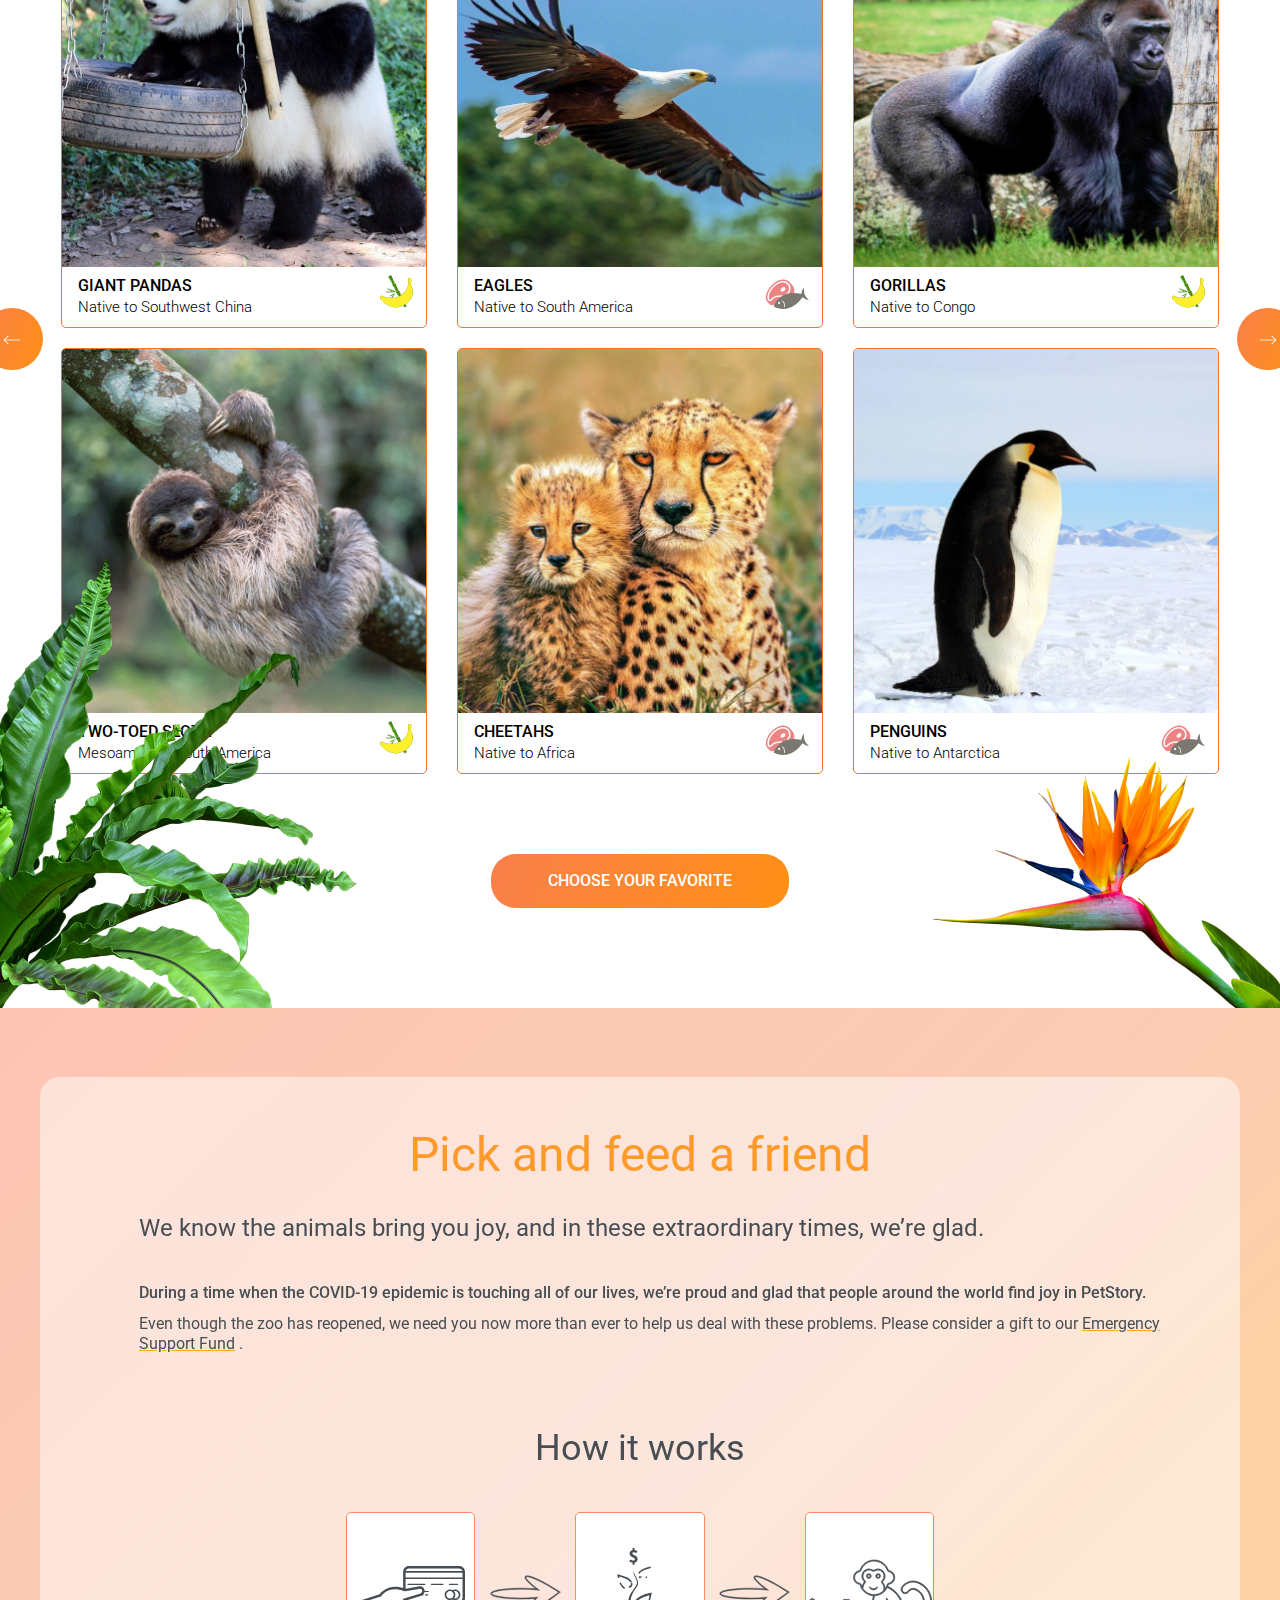
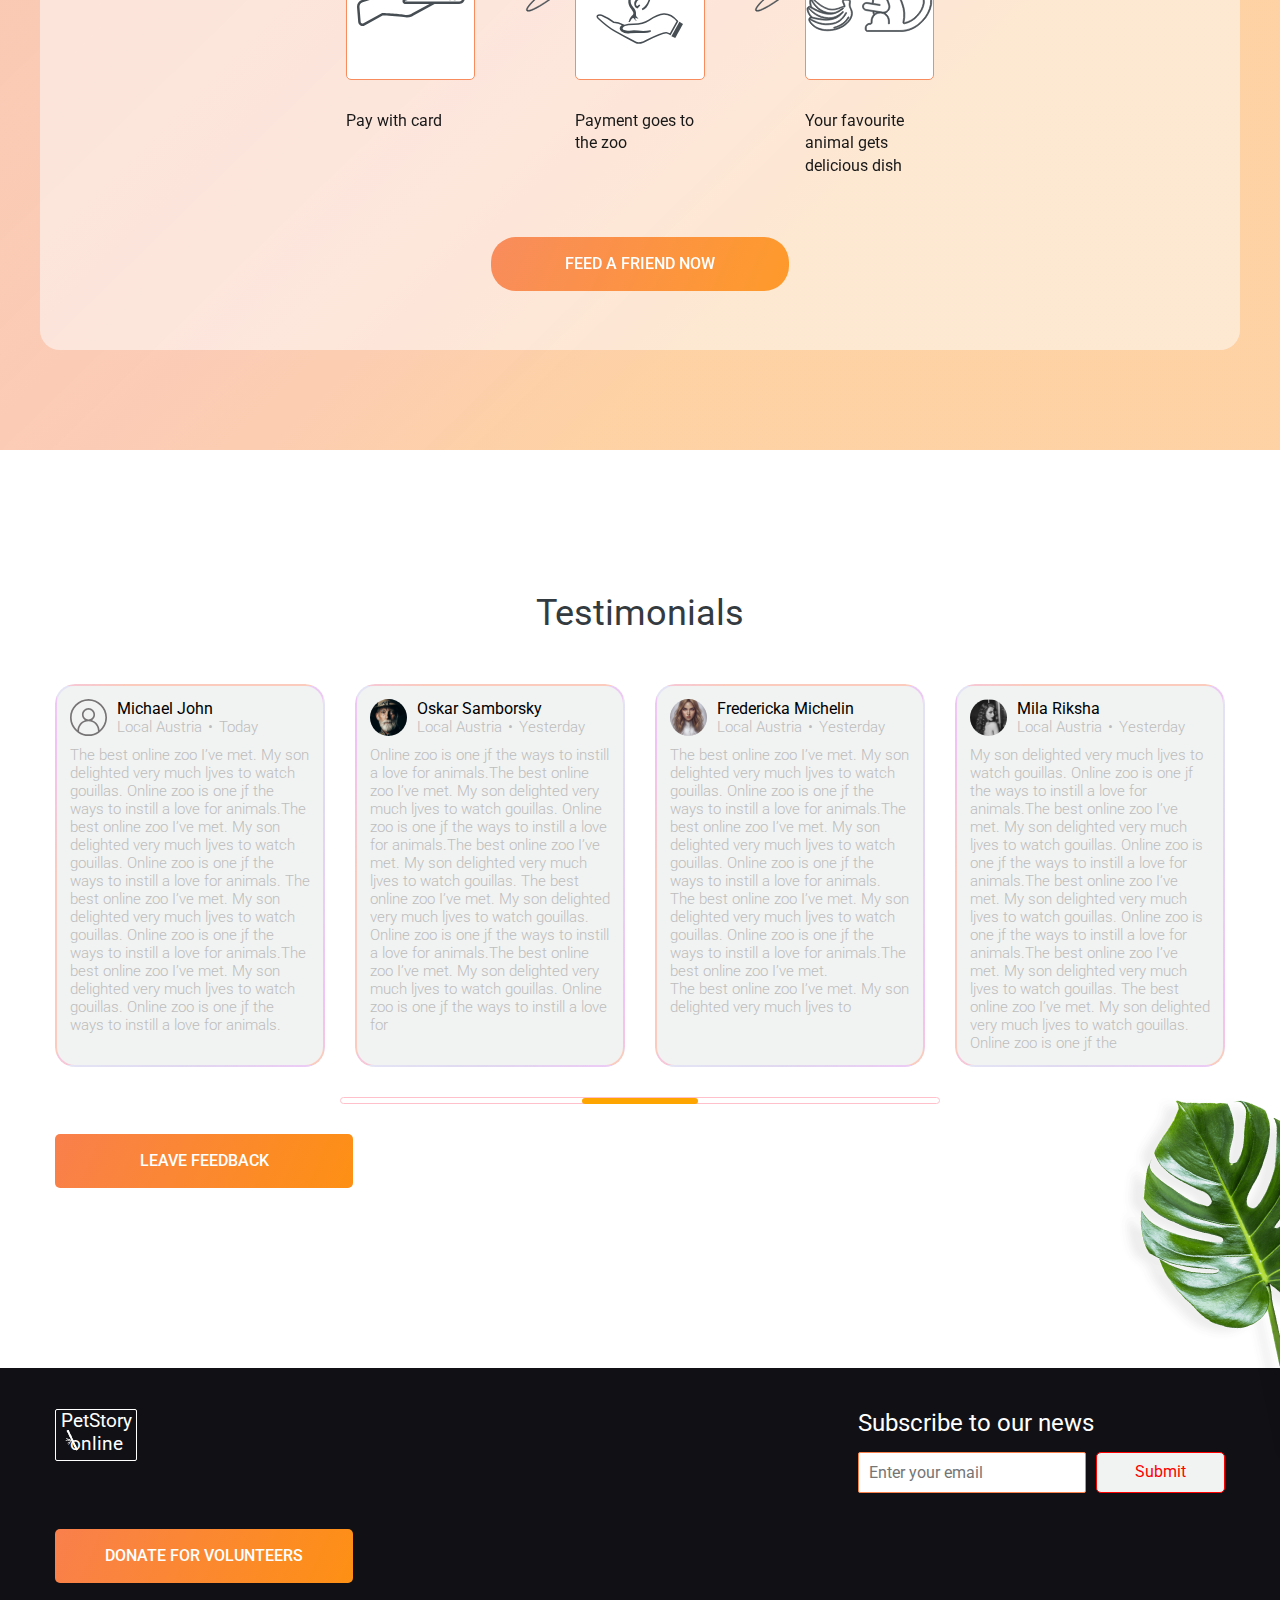
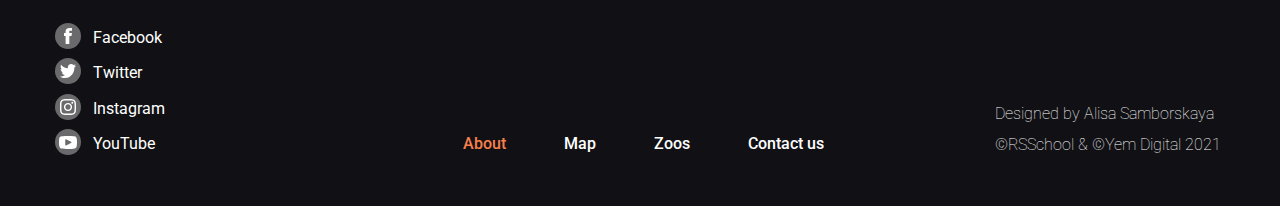
==== commit 2bded791: "simple commit" ====
--- a/online-zoo/main/index.html
+++ b/online-zoo/main/index.html
@@ -13,7 +13,7 @@
             <div class="header__container _container">
                 <a href="index.html" class="header__logo logo">
                     <h1 class="header__title title">PetStory online</h1>
-                    <img src="../logo/bamboo_logo.svg" alt="bamboo" class="logo__image">
+                    <img src="../logo/bamboo_logo.svg" alt="bamboo" class="logo__image logo__image_header">
                 </a>
                 <nav class="header__menu menu">
                     <ul class="menu__list">
@@ -34,6 +34,9 @@
                         </li>
                     </ul>
                 </nav>
+                <button class="header__burger burger">
+                    <span></span>
+                </button>
                 <a href="https://www.figma.com/file/ypzT9idgAILaSRVRmDAJxn/online-zoo-3-weeks" class="header__copy copy">Designed by ©</a>
             </div>
         </header>
@@ -44,7 +47,7 @@
                 <div class="main-block__container _container">
                     <div class="main-block__content">
                         <div class="main-block__title">
-                            <h2 class="main-block__text">Watch your favorite <span>animal</span> online</h2>
+                            <h2 class="main-block__text">Watch your <span>favorite</span> animal online</h2>
                         </div>
                         <a href="#" class="main-block__button button">watсh online</a>
                     </div>
@@ -68,122 +71,170 @@
                 </div>
             </div>
 
-            <div class="page__animals animals">
-                <div class="animals__container _container">
-                    <div class="animals__row">
-                        <div class="animals__column">
-                            <div class="animals__item animal">
-                                <div class="animal__image">
-                                    <div class="animal__image_bg"></div>
-                                    <img src="../img/pandas.jpg" alt="pandas">
-                                </div>
-                                <div class="animal__info">
-                                    <div class="animal__text">
-                                        <h4 class="animal__name">giant Pandas</h4>
-                                        <p class="animal__home">Native to Southwest China</p>
-                                    </div>
-                                    <div class="animal__logo">
-                                        <img src="../img/banana-bamboo_icon.png" alt="banana">
-                                    </div>
-                                </div>
-                            </div>
-                        </div>
-                        <div class="animals__column">
-                            <div class="animals__item animal">
-                                <div class="animal__image">
-                                    <div class="animal__image_bg"></div>
-                                    <img src="../img/eagles.jpg" alt="eagles">
-                                </div>
-                                <div class="animal__info">
-                                    <div class="animal__text">
-                                        <h4 class="animal__name">Eagles</h4>
-                                        <p class="animal__home"> Native to South America</p>
-                                    </div>
-                                    <div class="animal__logo">
-                                        <img src="../img/meet-fish_icon.png" alt="meat-fish">
-                                    </div>
-                                </div>
-                            </div>
-                        </div>
-                        <div class="animals__column">
-                            <div class="animals__item animal">
-                                <div class="animal__image">
-                                    <div class="animal__image_bg"></div>
-                                    <img src="../img/gorillas.jpg" alt="gorillas">
-                                </div>
-                                <div class="animal__info">
-                                    <div class="animal__text">
-                                        <h4 class="animal__name">Gorillas</h4>
-                                        <p class="animal__home">Native to Congo</p>
-                                    </div>
-                                    <div class="animal__logo">
-                                        <img src="../img/banana-bamboo_icon.png" alt="banana">
-                                    </div>
-                                </div>
-                            </div>
-                        </div>
-                        <div class="animals__column">
-                            <div class="animals__item animal">
-                                <div class="animal__image">
-                                    <div class="animal__image_bg"></div>
-                                    <img src="../img/sloth.jpg" alt="sloth">
-                                </div>
-                                <div class="animal__info">
-                                    <div class="animal__text">
-                                        <h4 class="animal__name">Two-toed Sloth</h4>
-                                        <p class="animal__home">Mesoamerica, South America</p>
-                                    </div>
-                                    <div class="animal__logo">
-                                        <img src="../img/banana-bamboo_icon.png" alt="banana">
-                                    </div>
-                                </div>
-                            </div>
-                        </div>
-                        <div class="animals__column">
-                            <div class="animals__item animal">
-                                <div class="animal__image">
-                                    <div class="animal__image_bg"></div>
-                                    <img src="../img/cheetahs.jpg" alt="cheetahs">
-                                </div>
-                                <div class="animal__info">
-                                    <div class="animal__text">
-                                        <h4 class="animal__name">cheetahs</h4>
-                                        <p class="animal__home">Native to Africa</p>
-                                    </div>
-                                    <div class="animal__logo">
-                                        <img src="../img/meet-fish_icon.png" alt="meat-fish">
-                                    </div>
-                                </div>
-                            </div>
-                        </div>
-                        <div class="animals__column">
-                            <div class="animals__item animal">
-                                <div class="animal__image">
-                                    <div class="animal__image_bg"></div>
-                                    <img src="../img/penguins.jpg" alt="penguins">
-                                </div>
-                                <div class="animal__info">
-                                    <div class="animal__text">
-                                        <h4 class="animal__name">Penguins               </h4>
-                                        <p class="animal__home">Native to Antarctica</p>
-                                    </div>
-                                    <div class="animal__logo">
-                                        <img src="../img/meet-fish_icon.png" alt="meat-fish">
-                                    </div>
-                                </div>
-                            </div>
-                        </div>
-                    </div>
-                    <a class="animals__button button" href="#map">choose your favorite</a>
-                </div>
-            </div>
-
-            <div class="page__pick-and-feed pick-and-feed">
+            <section class="page__pets pets">
+                <div class="pets__container _container">
+
+                    <div class="pets__cards">
+
+                        <div class="pets__item pet">
+                             <div class="pet__image">
+                                <div class="pet__image_bg"></div>
+                                <div class="pet__image_popup pet-popup">
+                                    <div class="pet-popup__name">Pandas</div>
+                                    <div class="pet-popup__place">Pekin, China</div>
+                                    <a href="#" class="pet-popup__button">Watch online</a>
+                                </div>
+                                <img src="../img/pandas.jpg" alt="pandas">
+                            </div>
+                            <div class="pet__footer">
+                                <div class="pet__info">
+                                    <h4 class="pet__name">giant Pandas</h4>
+                                    <h5 class="pet__native">Native to Southwest China</h5>
+                                </div>
+                                <div class="pet__food">
+                                    <img src="../img/banana-bamboo_icon.png" alt="banana-bamboo_icon">
+                                </div>
+                            </div>
+                        </div>
+
+                        <div class="pets__item pet">
+                            <div class="pet__image">
+                                <div class="pet__image_bg"></div>
+                                <div class="pet__image_popup pet-popup">
+                                    <div class="pet-popup__name">Eagles</div>
+                                    <div class="pet-popup__place">Lima, Peru</div>
+                                    <a href="#" class="pet-popup__button">Watch online</a>
+                                </div>
+                               <img src="../img/eagles.jpg" alt="eagles">
+                           </div>
+                           <div class="pet__footer">
+                               <div class="pet__info">
+                                   <h4 class="pet__name">Eagles</h4>
+                                   <h5 class="pet__native">Native to South America</h5>
+                               </div>
+                               <div class="pet__food">
+                                   <img src="../img/meet-fish_icon.png" alt="meet-fish_icon">
+                               </div>
+                           </div>
+                       </div>
+
+                       <div class="pets__item pet">
+                             <div class="pet__image">
+                                <div class="pet__image_bg"></div>
+                                <div class="pet__image_popup pet-popup">
+                                    <div class="pet-popup__name">Gorillas</div>
+                                    <div class="pet-popup__place">Kinshasa, Congo</div>
+                                    <a href="#" class="pet-popup__button">Watch online</a>
+                                </div>
+                                <img src="../img/gorillas.jpg" alt="gorillas">
+                            </div>
+                            <div class="pet__footer">
+                                <div class="pet__info">
+                                    <h4 class="pet__name">Gorillas</h4>
+                                    <h5 class="pet__native">Native to Congo</h5>
+                                </div>
+                                <div class="pet__food">
+                                    <img src="../img/banana-bamboo_icon.png" alt="banana-bamboo_icon">
+                                </div>
+                            </div>
+                        </div>
+
+                        <div class="pets__item pet">
+                            <div class="pet__image">
+                                <div class="pet__image_bg"></div>
+                                <div class="pet__image_popup pet-popup">
+                                    <div class="pet-popup__name">Sloth</div>
+                                    <div class="pet-popup__place">Bogota, Columbia</div>
+                                    <a href="#" class="pet-popup__button">Watch online</a>
+                                </div>
+                               <img src="../img/sloth.jpg" alt="sloth">
+                           </div>
+                           <div class="pet__footer">
+                               <div class="pet__info">
+                                   <h4 class="pet__name">Two-toed Sloth</h4>
+                                   <h5 class="pet__native">Mesoamerica, South America</h5>
+                               </div>
+                               <div class="pet__food">
+                                   <img src="../img/banana-bamboo_icon.png" alt="banana-bamboo_icon">
+                               </div>
+                           </div>
+                       </div>
+
+                       <div class="pets__item pet">
+                             <div class="pet__image">
+                                <div class="pet__image_bg"></div>
+                                <div class="pet__image_popup pet-popup">
+                                    <div class="pet-popup__name">Cheetahs</div>
+                                    <div class="pet-popup__place">Nairobi, Kenya</div>
+                                    <a href="#" class="pet-popup__button">Watch online</a>
+                                </div>
+                                <img src="../img/cheetahs.jpg" alt="cheetahs">
+                            </div>
+                            <div class="pet__footer">
+                                <div class="pet__info">
+                                    <h4 class="pet__name">cheetahs</h4>
+                                    <h5 class="pet__native">Native to Africa</h5>
+                                </div>
+                                <div class="pet__food">
+                                    <img src="../img/meet-fish_icon.png" alt="meet-fish_icon">
+                                </div>
+                            </div>
+                        </div>
+
+                        <div class="pets__item pet">
+                            <div class="pet__image">
+                                <div class="pet__image_bg"></div>
+                                <div class="pet__image_popup pet-popup">
+                                    <div class="pet-popup__name">Penguins</div>
+                                    <div class="pet-popup__place">Antarctica</div>
+                                    <a href="#" class="pet-popup__button">Watch online</a>
+                                </div>
+                               <img src="../img/penguins.jpg" alt="pandas">
+                           </div>
+                           <div class="pet__footer">
+                               <div class="pet__info">
+                                   <h4 class="pet__name">Penguins</h4>
+                                   <h5 class="pet__native">Native to Antarctica</h5>
+                               </div>
+                               <div class="pet__food">
+                                   <img src="../img/meet-fish_icon.png" alt="meet-fish_icon">
+                               </div>
+                           </div>
+                       </div>
+
+                        <button href="#" class="pet__arrow pet__arrow_left">
+                            <img src="../img/left_arrow.png" alt="left-arrow">
+                        </button>
+                        <button href="#" class="pet__arrow pet__arrow_right">
+                            <img src="../img/right__arrow.png" alt="right-arrow">
+                        </button>
+
+                    </div>
+
+                   
+
+                    <a href = "#" class="pets__button button">choose your favorite</a>
+                </div>
+
+                <div class="pets__palm">
+                    <img src="../img/palm_foto.png" alt="palm">
+                </div>
+                <div class="pets__strelitzia">
+                    <img src="../img/strelitzia 1.png" alt="strelitzia">
+                </div>
+            </section>
+
+
+
+
+            <section class="page__pick-and-feed pick-and-feed">
                 <div class="pick-and-feed__container _container">
+
                     <h2 class="pick-and-feed__title">Pick and feed a friend</h2>
                     <h3 class="pick-and-feed__subtitle">We know the animals bring you joy, and in these extraordinary times, we’re glad.</h3>
-                    <p class="pick-and-feed__text">During a time when the COVID-19 epidemic is touching all of our lives, we’re proud and glad that people around the world find joy in PetStory.</p>
+                    <h4 class="pick-and-feed__subsubtitle">During a time when the COVID-19 epidemic is touching all of our lives, we’re proud and glad that people around the world find joy in PetStory.</h4>
                     <p class="pick-and-feed__text">Even though the zoo has reopened, we need you now more than ever to help us deal with these problems. Please consider a gift to our <a href="../donates/index.html">Emergency Support Fund</a> .</p>
+                    
                     <div class="pick-and-feed__how how">
                         <h2 class="how__title">How it works</h2>
                         <div class="how__row">
@@ -195,7 +246,10 @@
                                     <div class="how__text">Pay with card</div>
                                 </div>
                             </div>
-                            <div class="how__column">
+                            <div class="how__column_arrow">
+                                <div class="how__arrow_green">
+                                    <img src="../img/green_arrow.png" alt="green_arrow">
+                                </div>
                                 <div class="how__item">
                                     <div class="how__arrow">
                                         <img src="../img/arrow.svg" alt="arrow">
@@ -210,7 +264,10 @@
                                     <div class="how__text">Payment goes to the zoo</div>
                                 </div>
                             </div>
-                            <div class="how__column">
+                            <div class="how__column_arrow">
+                                <div class="how__arrow_green">
+                                    <img src="../img/green_arrow.png" alt="green_arrow">
+                                </div>
                                 <div class="how__item">
                                     <div class="how__arrow">
                                         <img src="../img/arrow.svg" alt="arrow">
@@ -229,9 +286,9 @@
                     </div>
                     <a href="../donates/index.html" class="pick-and-feed__button button">Feed a friend now</a>
                 </div>
-            </div>
-
-            <div class="page__testimonials testimonials">
+            </section>
+
+            <section class="page__testimonials testimonials">
                 <div class="testimonials__container _container">
                     <div class="testimonials__title">Testimonials</div>
                     <div class="testimonials__row">
@@ -310,15 +367,14 @@
                         </div>
                     </div>
                     <div class="testimonials__bar bar">
-                        <div class="bar__progress">
-                        </div>
+                        <input type = 'range' min="0" max="50"  name="range" step="1">
                     </div>
                     <a href="#" class="testimonials__button button button_square">leave feedback</a>                   
                 </div>
                 <div class="testimonials__leaf">
                     <img src="../img/leav_foto.png" alt="leaf">
                 </div>
-            </div>
+            </section>
 
         </main>
 
@@ -327,14 +383,30 @@
                 <div class="footer__header">
                     <a href = "index.html" class = "footer__logo logo">
                         <h2 class="footer__title title">PetStory online</h2>
-                        <img src="../logo/bamboo_logo.svg" alt="bamboo" class="logo__image">
+                        <img src="../logo/bamboo_logo.svg" alt="bamboo" class="logo__image logo__image_footer">
                     </a>
                     <div class="footer__form subscribe">
                         <h3 class="subscribe__title">Subscribe to our news</h3>
                         <form action="#" class="subscribe__form" name="subscribe">
-                            <div class="subscribe__email"><input type="email" placeholder="Enter your email"></div>
-                            <a href="#" class="subscribe__button"><input type="button">Submit</a>
+                            <input type="email" placeholder="Enter your email" class="subscribe__email" required>
+                            <input type="submit" value="Submit" class="subscribe__button">
                         </form>
+                    </div>
+                    <div class="footer__socials socials socials-mobile">
+                        <ul class="socials__list">
+                            <li class="socials__item socials-mobile__item socials__item_facebook socials-mobile__item_facebook">
+                                <a href="https://ru-ru.facebook.com/" class="socials__link socials-mobile__link"></a>
+                            </li>
+                            <li class="socials__item socials-mobile__item socials__item_twitter socials-mobile__item_twitter">
+                                <a href="https://twitter.com/?lang=ru" class="socials__link socials-mobile__link"></a>
+                            </li>
+                            <li class="socials__item socials-mobile__item socials__item_instagram socials-mobile__item_instagram">
+                                <a href="https://www.instagram.com/" class="socials__link socials-mobile__link"></a>
+                            </li>
+                            <li class="socials__item socials-mobile__item socials__item_youtube socials-mobile__item_youtube">
+                                <a href="https://www.youtube.com/" class="socials__link socials-mobile__link"></a>
+                            </li>
+                        </ul>
                     </div>
                 </div>
                 <a href="../donates/index.html" class="footer__button button button_square">donate for volunteers</a>
--- a/online-zoo/main/css/main.css
+++ b/online-zoo/main/css/main.css
@@ -76,8 +76,6 @@
 button, input[type=submit] {
   display: inline-block;
   box-shadow: none;
-  background-color: transparent;
-  background: none;
   cursor: pointer;
 }
 
@@ -108,12 +106,13 @@
 }
 
 .wrapper {
+  overflow: hidden;
   min-height: 100%;
-  overflow: hidden;
 }
 
 ._container {
-  max-width: 1160px;
+  max-width: 1190px;
+  padding: 0 15px;
   margin: 0 auto;
 }
 
@@ -146,8 +145,18 @@
   font-weight: 500;
   font-size: 16px;
   line-height: 140%;
-  /* or 22px */
   color: #FFFFFF;
+}
+.copy:hover {
+  text-decoration: underline;
+}
+.copy:active {
+  color: #F9804B;
+  text-decoration: none;
+}
+
+.burger {
+  display: none;
 }
 
 .header {
@@ -155,6 +164,8 @@
   left: 0px;
   top: 0px;
   background: #000000;
+  position: relative;
+  z-index: 20;
 }
 .header__container {
   display: flex;
@@ -182,12 +193,15 @@
   font-weight: 500;
   font-size: 16px;
   line-height: 140%;
-  /* or 22px */
   color: #FFFFFF;
 }
 .menu__link:hover {
   text-decoration: underline;
 }
+.menu__link:active {
+  color: #F9804B;
+  text-decoration: none;
+}
 .menu__link_active {
   color: #F9804B;
 }
@@ -196,13 +210,17 @@
 }
 
 .main-block {
-  background-image: url("/sh4kh-JSFE2022Q3/online-zoo/img/background_panda.jpg");
+  background-image: url("/img/background_panda.jpg");
   background-repeat: no-repeat;
   background-size: cover;
+  background-position: top;
+}
+.main-block__container {
+  display: flex;
+  justify-content: flex-end;
 }
 .main-block__content {
   padding-top: 86px;
-  margin-left: 648px;
   padding-bottom: 100px;
   width: 531px;
   text-align: center;
@@ -220,7 +238,7 @@
   width: 465px;
   height: 465px;
   top: -76px;
-  left: -70px;
+  left: -60px;
   border-radius: 50%;
   /* orange */
   background: linear-gradient(113.96deg, #F9804B 1.49%, #FE9013 101.44%);
@@ -244,7 +262,7 @@
 }
 
 .button {
-  background: orange;
+  background: linear-gradient(113.96deg, #F9804B 1.49%, #FE9013 101.44%);
   border-radius: 25px;
   min-height: 54px;
   width: 298px;
@@ -260,8 +278,10 @@
   color: #FFFFFF;
 }
 .button:hover {
-  background: linear-gradient(113.96deg, #F9804B 1.49%, #FE9013 101.44%);
-  transition: background-color 0.5s linear;
+  background: #E47209;
+}
+.button:active {
+  background: #4B9200;
 }
 .button_square {
   border-radius: 5px;
@@ -277,7 +297,7 @@
 }
 .backstage__container {
   padding-top: 140px;
-  padding-bottom: 180px;
+  padding-bottom: 90px;
   display: flex;
 }
 .backstage__img {
@@ -302,68 +322,54 @@
   line-height: 120%;
   margin: 54px 0 34px 0;
 }
-.animals__row {
-  display: flex;
-  flex-wrap: wrap;
-  margin: 0 -15px;
+.pets {
   position: relative;
-}
-.animals__row::before {
-  content: "";
-  position: absolute;
-  left: -82px;
-  top: 350px;
-  width: 62px;
-  height: 62px;
-  background-color: orange;
-  background-image: url(../../img/left_arrow.png);
-  background-repeat: no-repeat;
-  background-position: center;
-  border-radius: 50%;
-  cursor: pointer;
-}
-.animals__row::after {
-  content: "";
-  position: absolute;
-  right: -82px;
-  top: 350px;
-  width: 62px;
-  height: 62px;
-  background-color: orange;
-  border-radius: 50%;
-  background-image: url(../../img/right__arrow.png);
-  background-repeat: no-repeat;
-  background-position: center;
-  cursor: pointer;
-}
-.animals__column {
-  padding: 0 15px;
-  flex: 0 1 33.333%;
-  margin-bottom: 20px;
-}
-.animals__item {
-  border: 1px solid #FA6F32;
+  padding: 90px 0 100px 0;
+}
+.pets__container {
+  display: flex;
+  flex-direction: column;
+  align-items: center;
+}
+.pets__cards {
+  display: grid;
+  grid-template-columns: 1fr 1fr 1fr;
+  grid-template-rows: 1fr 1fr;
+  row-gap: 20px;
+  -moz-column-gap: 30px;
+       column-gap: 30px;
+  margin-bottom: 80px;
+  position: relative;
+}
+.pet {
+  max-width: 366px;
+  max-height: 426px;
+  border: 1px solid rgb(250, 111, 50);
   border-radius: 5px;
-}
-.animals__button {
-  margin: 80px auto 100px auto;
-}
-
-.animal {
-  position: relative;
-}
-.animal:hover .animal__info {
-  opacity: 1;
-}
-.animal:hover .animal__image_bg {
-  opacity: 1;
-}
-.animal__image {
+  overflow: hidden;
+}
+.pet__image {
   position: relative;
   overflow: hidden;
 }
-.animal__image_bg {
-  height: 302.66px;
+.pet__image:hover img {
+  transform: scale(1.05);
+  transition: 200ms linear;
+}
+.pet__image img {
+  display: inline-block;
+  width: 100%;
+  height: 100%;
+}
+.pet__image_popup {
+  position: absolute;
+  bottom: 0;
+  left: 30%;
+  z-index: 3;
+  transition: all 0.8s ease;
+}
+.pet__image_bg {
+  height: 100%;
   width: 100%;
   position: absolute;
   left: 0;
@@ -372,38 +378,95 @@
   z-index: 1;
   opacity: 0;
 }
-.animal__image:hover img {
-  transform: scale(1.1);
-  transition: 200ms linear;
-}
-.animal__info {
-  background-color: #FFFFFF;
+.pet__image:hover .pet__image_bg {
+  opacity: 1;
+  transition: opacity 0.7s ease;
+}
+.pet__image:hover .pet__image_popup {
+  transform: translateY(-110px);
+  opacity: 1;
+}
+.pet__footer {
+  display: flex;
+  justify-content: space-between;
+  padding: 8px 13px 14px 16px;
+}
+.pet__info {
+  color: #000000;
+}
+.pet__name {
+  font-weight: 500;
+  font-size: 16px;
+  line-height: 140%;
+  text-transform: uppercase;
+}
+.pet__native {
+  font-weight: 300;
+  font-size: 15px;
+  line-height: 120%;
+}
+.pet__arrow {
+  position: absolute;
+  top: 46.5%;
+  display: block;
+  width: 62px;
+  height: 62px;
+  border-radius: 50%;
+  background: linear-gradient(113.96deg, #F9804B 1.49%, #FE9013 101.44%);
+}
+.pet__arrow img {
+  vertical-align: middle;
+}
+.pet__arrow_left {
+  left: -80px;
+}
+.pet__arrow_right {
+  right: -80px;
+}
+.pet__arrow:active {
+  background: #4B9200;
+}
+
+.pet-popup {
+  font-size: 16px;
+  line-height: 140%;
+  color: #000000;
+  background: #FFFFFF;
+  border-radius: 5px;
+  border: 1px solid #000000;
+  display: flex;
+  flex-direction: column;
+  padding: 8px 12px 15px 10px;
+  opacity: 0;
+}
+.pet-popup__button {
+  padding: 4px 17px;
+  display: flex;
+  justify-content: center;
+  align-items: center;
+  text-align: center;
+  background: #F1F3F2;
+  border-radius: 5px;
+  margin-top: 11px;
+  color: #4B9200;
+}
+
+.pets__palm {
   position: absolute;
   bottom: 0;
   left: 0;
+}
+.pets__palm img {
+  height: 100%;
   width: 100%;
-  display: flex;
-  justify-content: space-between;
-  align-items: center;
-  padding: 8px 12px 13px 16px;
-  opacity: 0;
-  transition: opacity 0.5s ease;
-}
-.animal__text {
-  color: #000000;
-}
-.animal__name {
-  font-weight: 500;
-  font-size: 16px;
-  line-height: 140%;
-  /* or 22px */
-  text-transform: uppercase;
-}
-.animal__home {
-  font-weight: 300;
-  font-size: 15px;
-  line-height: 120%;
-}
+}
+
+.pets__strelitzia {
+  position: absolute;
+  bottom: 0;
+  right: 0;
+}
+
 .page__pick-and-feed {
   background: linear-gradient(315.75deg, rgba(254, 210, 144, 0.7) 30.06%, #FEBDAB 100.95%, rgba(254, 210, 144, 0.7) 106.36%), linear-gradient(315.75deg, rgba(254, 189, 171, 0.74) 30.06%, rgba(243, 169, 248, 0.66) 50.74%, #E0D8F0 80.49%, #EAF7FE 127.9%, #EAF7FE 149.54%), linear-gradient(315.75deg, rgba(254, 189, 171, 0.74) 30.06%, rgba(243, 169, 248, 0.66) 50.74%, #E0D8F0 80.49%, #EAF7FE 127.9%, #EAF7FE 149.54%);
   opacity: 0.9;
@@ -415,8 +478,11 @@
 .pick-and-feed__container {
   background: rgba(253, 253, 255, 0.52);
   border-radius: 20px;
-  padding: 49px 0 59px 0;
+  padding: 49px 0 59px 0px;
   text-align: center;
+  display: flex;
+  flex-direction: column;
+  justify-content: center;
 }
 .pick-and-feed__title {
   font-weight: 400;
@@ -433,8 +499,17 @@
   /* identical to box height, or 29px */
   color: #333B41;
   margin-bottom: 40px;
-  margin-left: 99px;
   text-align: left;
+  padding-left: 99px;
+}
+.pick-and-feed__subsubtitle {
+  font-weight: 500;
+  font-size: 16px;
+  line-height: 130%;
+  color: #333B41;
+  margin-bottom: 10px;
+  text-align: left;
+  padding-left: 99px;
 }
 .pick-and-feed__text {
   font-weight: 400;
@@ -442,24 +517,32 @@
   line-height: 130%;
   /* or 21px */
   color: #333B41;
-  margin-left: 99px;
   margin-bottom: 10px;
   text-align: left;
+  padding-left: 99px;
+  padding-right: 68px;
 }
 .pick-and-feed__text a {
   color: inherit;
   text-decoration: underline;
+  -webkit-text-decoration-color: orange;
+          text-decoration-color: orange;
 }
 .pick-and-feed__text:last-child {
   margin-bottom: 0;
 }
 .pick-and-feed__how {
-  margin: 60px 198px;
+  margin: 60px 0;
 }
 .pick-and-feed__button {
   margin: 0 auto;
 }
 
+.how {
+  display: flex;
+  flex-direction: column;
+  align-items: center;
+}
 .how__title {
   font-weight: 400;
   font-size: 36px;
@@ -470,10 +553,14 @@
 }
 .how__row {
   display: flex;
+  justify-content: center;
   align-self: center;
 }
 .how__column {
-  flex: 1 1 20%;
+  flex: 0 1 168px;
+}
+.how__column_arrow {
+  flex: 0 1 130px;
 }
 .how__image {
   height: 168px;
@@ -489,12 +576,20 @@
   text-align: left;
 }
 .how__arrow {
-  padding-top: 67px;
+  padding-top: 63px;
+}
+.how__arrow_green {
+  display: none;
 }
 
 .testimonials {
   position: relative;
   padding: 140px 0 180px 0;
+}
+.testimonials__container {
+  display: flex;
+  flex-direction: column;
+  align-items: center;
 }
 .testimonials__title {
   font-size: 36px;
@@ -511,12 +606,29 @@
 .testimonials__column {
   flex: 1 1 25%;
   padding: 0 15px;
+  display: flex;
 }
 .testimonials__item {
   background: #F1F3F2;
   border-radius: 20px;
-  border: 2px solid rgba(254, 189, 171, 0.74);
   padding: 15px;
+  position: relative;
+}
+.testimonials__item:before {
+  content: "";
+  position: absolute;
+  top: 0;
+  bottom: 0;
+  left: 0;
+  right: 0;
+  border-radius: 20px;
+  border: 2px solid transparent;
+  background: linear-gradient(315.75deg, rgba(254, 189, 171, 0.74) 30.06%, rgba(243, 169, 248, 0.66) 50.74%, #e0d8f0 80.49%, #eaf7fe 127.9%, #eaf7fe 149.54%);
+  -webkit-mask: linear-gradient(#f1f3f2 0 0) padding-box, linear-gradient(#f1f3f2 0 0);
+  -webkit-mask-composite: destination-out;
+}
+.testimonials__button {
+  align-self: flex-start;
 }
 .testimonials__leaf {
   position: absolute;
@@ -562,30 +674,31 @@
 .comment__day {
   margin-right: 0;
 }
-.bar {
+input[type=range] {
+  margin: 30px auto;
+  width: 600px;
+  -webkit-appearance: none;
+  -moz-appearance: none;
+  appearance: none;
+  outline: none;
+  overflow: hidden;
+  height: 7px;
+}
+
+input[type=range]::-webkit-slider-runnable-track {
+  height: 7px;
+  border-radius: 20px;
+  border: 1px solid pink;
+  border-image: linear-gradient(315.75deg, rgba(254, 189, 171, 0.74) 30.06%, rgba(243, 169, 248, 0.66) 50.74%, #e0d8f0 80.49%, #eaf7fe 127.9%, #eaf7fe 149.54%) border-box;
+}
+
+input[type=range]::-webkit-slider-thumb {
+  background: orange;
   cursor: pointer;
-  width: 599px;
-  height: 8px;
-  background: #F5F7F6;
-  border: 0.5px solid rgba(254, 189, 171, 0.74);
-  border-radius: 5px;
-  margin: 21px auto 31px auto;
-  position: relative;
-}
-.bar:hover .bar__progress {
-  opacity: 1;
-}
-.bar__progress {
-  opacity: 0;
-  position: absolute;
-  top: 0.5px;
-  left: 0;
-  width: 115.19px;
+  border-radius: 20px;
+  width: 116px;
   height: 6px;
-  background: #FE9013;
-  z-index: 10;
-  border-radius: 5px;
-  transition: opacity 1s ease-in;
+  -webkit-appearance: none;
 }
 
 .footer {
@@ -595,11 +708,11 @@
 }
 .footer__header {
   display: flex;
+  justify-content: space-between;
   margin-bottom: 36px;
 }
 .footer__form {
-  margin-left: 711px;
-  flex: 1 1 auto;
+  flex: 0 1 367px;
 }
 .footer__button {
   margin-bottom: 44px;
@@ -607,28 +720,32 @@
 .footer__footer {
   display: flex;
   align-items: flex-end;
-  justify-content: space-between;
 }
 .footer__menu {
+  flex: 1 1 380px;
   margin-left: 298px;
 }
 .footer__info {
-  margin-left: 160px;
+  flex: 0 1 230px;
+  display: inline-block;
   line-height: 130%;
   /* identical to box height, or 21px */
   color: #FFFFFF;
   cursor: pointer;
+  margin-left: 5px;
 }
 .footer__info:hover {
   color: #4B9200;
   text-decoration: underline;
 }
 .footer__designby {
+  display: inline-block;
   font-weight: 100;
   font-size: 16px;
   margin-bottom: 10px;
 }
 .footer__copy {
+  display: inline-block;
   font-weight: 100;
   font-size: 16px;
   margin-bottom: 0;
@@ -644,24 +761,33 @@
   display: flex;
 }
 .subscribe__email {
+  display: block;
   flex: 0 1 228px;
   padding: 10px 0 10px 10px;
   border: 0.7px solid rgb(249, 128, 75);
   border-radius: 2px;
   background: #FFFFFF;
 }
+.subscribe__email:invalid + .subscribe__button {
+  border: 0.7px solid red;
+  color: red;
+}
+.subscribe__email:valid + .subscribe__button {
+  border: 1px solid rgb(51, 59, 65);
+  color: #000000;
+}
 .subscribe__button {
   flex: 1 1 auto;
   display: flex;
   justify-content: center;
   align-items: center;
-  background: #F1F3F2;
   border: 1px solid rgb(51, 59, 65);
   border-radius: 5px;
   margin-left: 10px;
   font-size: 16px;
   line-height: 140%;
   color: #000000;
+  background: #F1F3F2;
 }
 
 .socials__item {
@@ -711,4 +837,384 @@
 .socials__link:hover {
   text-decoration: underline;
   color: #4B9200;
+}
+
+.socials-mobile {
+  display: none;
+}
+
+@media (max-width: 1440px) {
+  ._container {
+    max-width: 1200px;
+  }
+  .header__menu {
+    flex: 1 1 auto;
+  }
+  .header__copy {
+    margin-left: 250px;
+  }
+}
+@media (max-width: 1000px) {
+  ._container {
+    max-width: 970px;
+  }
+  .header__copy {
+    margin-left: 10px;
+  }
+  .menu__item {
+    margin-right: 48px;
+  }
+  .main-block__content {
+    padding-top: 42px;
+    padding-bottom: 47px;
+  }
+  .main-block__title::before {
+    width: 367px;
+    height: 367px;
+    top: -53.8px;
+    left: 0px;
+  }
+  .main-block__text {
+    font-size: 85px;
+  }
+  .main-block__button {
+    margin-top: 42px;
+  }
+  .backstage__flower {
+    display: none;
+  }
+  .backstage__container {
+    padding-top: 0px;
+    padding-bottom: 52px;
+  }
+  .backstage__img {
+    flex: 0 0 455px;
+    height: 405px;
+    position: relative;
+  }
+  .backstage__img img {
+    position: absolute;
+    top: 0;
+    left: 0;
+    width: 100%;
+    height: 100%;
+    -o-object-fit: cover;
+       object-fit: cover;
+  }
+  .backstage__content {
+    margin-left: 31px;
+  }
+  .backstage__subtitle {
+    margin: 52px 0 32px 0;
+  }
+  .pets {
+    padding-bottom: 140px;
+  }
+  .pets__cards {
+    row-gap: 92px;
+    -moz-column-gap: 29px;
+         column-gap: 29px;
+  }
+  .pet__arrow {
+    top: 46.5%;
+  }
+  .pet__arrow_left {
+    left: 34%;
+  }
+  .pet__arrow_right {
+    right: 34%;
+  }
+  .pets__palm {
+    left: -15px;
+    width: 194px;
+    height: 200px;
+  }
+  .pets__strelitzia {
+    width: 241px;
+    height: 180px;
+  }
+  .pick-and-feed {
+    padding: 30px 0 50px 0;
+  }
+  .pick-and-feed__container {
+    padding: 30px 48px 50px 48px;
+  }
+  .pick-and-feed__title {
+    margin-bottom: 20px;
+  }
+  .pick-and-feed__subtitle {
+    margin-bottom: 20px;
+    padding-left: 0;
+  }
+  .pick-and-feed__subsubtitle {
+    padding-left: 0;
+  }
+  .pick-and-feed__text {
+    padding-left: 0;
+  }
+  .pick-and-feed__how {
+    margin: 40px 0 70px 0;
+  }
+  .testimonials {
+    padding: 100px 0 140px 0;
+  }
+  .testimonials__title {
+    margin-bottom: 30px;
+  }
+  .testimonials__column {
+    flex: 1 1 33.333%;
+    display: flex;
+  }
+  .testimonials__column:last-child {
+    display: none;
+  }
+  .testimonials__leaf {
+    width: 170.98px;
+    height: 310.62px;
+    position: absolute;
+    right: 0;
+    bottom: -80px;
+  }
+  .testimonials__leaf img {
+    width: 100%;
+    height: 100%;
+  }
+  .footer__container {
+    padding-left: 30px;
+  }
+  .footer__footer {
+    justify-content: space-between;
+  }
+  .footer__menu {
+    flex: 0 1 380px;
+    margin-left: 15%;
+  }
+  .subscribe__button {
+    flex: 0 1 129px;
+  }
+}
+@media (max-width: 640px) {
+  .header__menu {
+    display: none;
+  }
+  .copy {
+    display: none;
+  }
+  .burger {
+    display: flex;
+    flex-direction: column;
+    justify-content: space-between;
+    flex: 0 1 18px;
+    height: 10px;
+  }
+  .burger span {
+    width: 100%;
+    height: 2px;
+    background: #FFFFFF;
+    border-radius: 2px;
+  }
+  .burger::before, .burger::after {
+    content: "";
+    width: 100%;
+    height: 2px;
+    background: #FFFFFF;
+    border-radius: 2px;
+  }
+  .header__logo {
+    border: none;
+    width: 46px;
+    height: 29px;
+  }
+  .logo__image_header {
+    width: 7.1px;
+    height: 17.56px;
+    left: 4px;
+    top: 10.84px;
+  }
+  .header__title {
+    font-size: 12.2899px;
+  }
+  .header {
+    position: fixed;
+  }
+  .header__container {
+    justify-content: space-between;
+    min-height: 34px;
+  }
+  .main-block__content {
+    padding-top: 117px;
+    padding-bottom: 70px;
+    width: 256px;
+  }
+  .main-block__text {
+    font-size: 54.2894px;
+  }
+  .main-block__title {
+    padding-right: 14px;
+  }
+  .main-block__title::before {
+    width: 237.6px;
+    height: 237.6px;
+    top: -40px;
+    left: -37.3px;
+  }
+  .main-block__button {
+    margin-top: -40px;
+    position: relative;
+    right: 312px;
+  }
+  .backstage__container {
+    padding-top: 26px;
+    padding-bottom: 0;
+  }
+  .backstage__content {
+    flex: 0 1 495px;
+    margin-left: 0;
+  }
+  .backstage__img {
+    display: none;
+  }
+  .backstage__subtitle {
+    margin: 30px 0 20px 0;
+  }
+  .backstage__flower {
+    display: block;
+    width: 135px;
+    height: 476px;
+    right: -27px;
+    top: -40px;
+  }
+  .backstage__flower img {
+    width: 100%;
+    height: 100%;
+  }
+  .pets {
+    padding-top: 80px;
+    padding-bottom: 100px;
+  }
+  .pets__cards {
+    grid-template-columns: 1fr 1fr;
+    grid-template-rows: 1fr 1fr;
+    margin-bottom: 60px;
+  }
+  .pets__strelitzia {
+    width: 175px;
+    height: 131px;
+  }
+  .pets__palm {
+    left: -15px;
+    width: 155px;
+    height: 202px;
+  }
+  .pet:nth-child(3), .pet:nth-child(6) {
+    display: none;
+  }
+  .pet__arrow_right {
+    right: 37%;
+  }
+  .pet__arrow_left {
+    left: 37%;
+  }
+  .pick-and-feed {
+    padding: 20px 0 20px 0;
+  }
+  .pick-and-feed__container {
+    padding: 10px 20px 60px 20px;
+  }
+  .pick-and-feed__title {
+    font-size: 42px;
+  }
+  .pick-and-feed__subtitle {
+    font-size: 22px;
+  }
+  .pick-and-feed__text {
+    margin-bottom: 0;
+  }
+  .pick-and-feed__how {
+    margin: 30px 0 40px 0;
+  }
+  .how__column_arrow {
+    position: relative;
+    flex: 0 1 42px;
+  }
+  .how__arrow {
+    display: none;
+  }
+  .how__arrow_green {
+    display: inline-block;
+    position: absolute;
+    top: -18px;
+    left: -30px;
+    width: 86px;
+    height: 30px;
+  }
+  .how__arrow_green img {
+    width: 100%;
+    height: 100%;
+  }
+  .testimonials {
+    padding: 60px 0 90px 0;
+  }
+  .testimonials__row {
+    flex-wrap: wrap;
+    gap: 15px;
+    margin-bottom: 40px;
+  }
+  .testimonials__column {
+    flex: 0 1 100%;
+    display: flex;
+  }
+  .testimonials__bar {
+    display: none;
+  }
+  .testimonials__button {
+    align-self: center;
+    width: 240px;
+  }
+  .testimonials__leaf {
+    width: 120px;
+    height: 200px;
+    bottom: -70px;
+  }
+  .footer {
+    padding-bottom: 10px;
+  }
+  .footer__container {
+    position: relative;
+    padding-left: 15px;
+  }
+  .footer__form {
+    display: none;
+  }
+  .footer__header {
+    justify-content: space-between;
+    margin-bottom: 42px;
+  }
+  .footer__button {
+    position: absolute;
+    top: 84px;
+    left: 15px;
+    margin-bottom: 0;
+  }
+  .footer__socials {
+    display: none;
+  }
+  .footer__menu {
+    margin-left: 0;
+  }
+  .socials-mobile {
+    display: block;
+  }
+  .socials-mobile__item {
+    height: 26px;
+    width: 26px;
+    padding-left: 0;
+    margin-bottom: 20px;
+  }
+  .socials-mobile__item::before {
+    top: 0;
+  }
+  .menu__item {
+    margin-right: 37px;
+  }
 }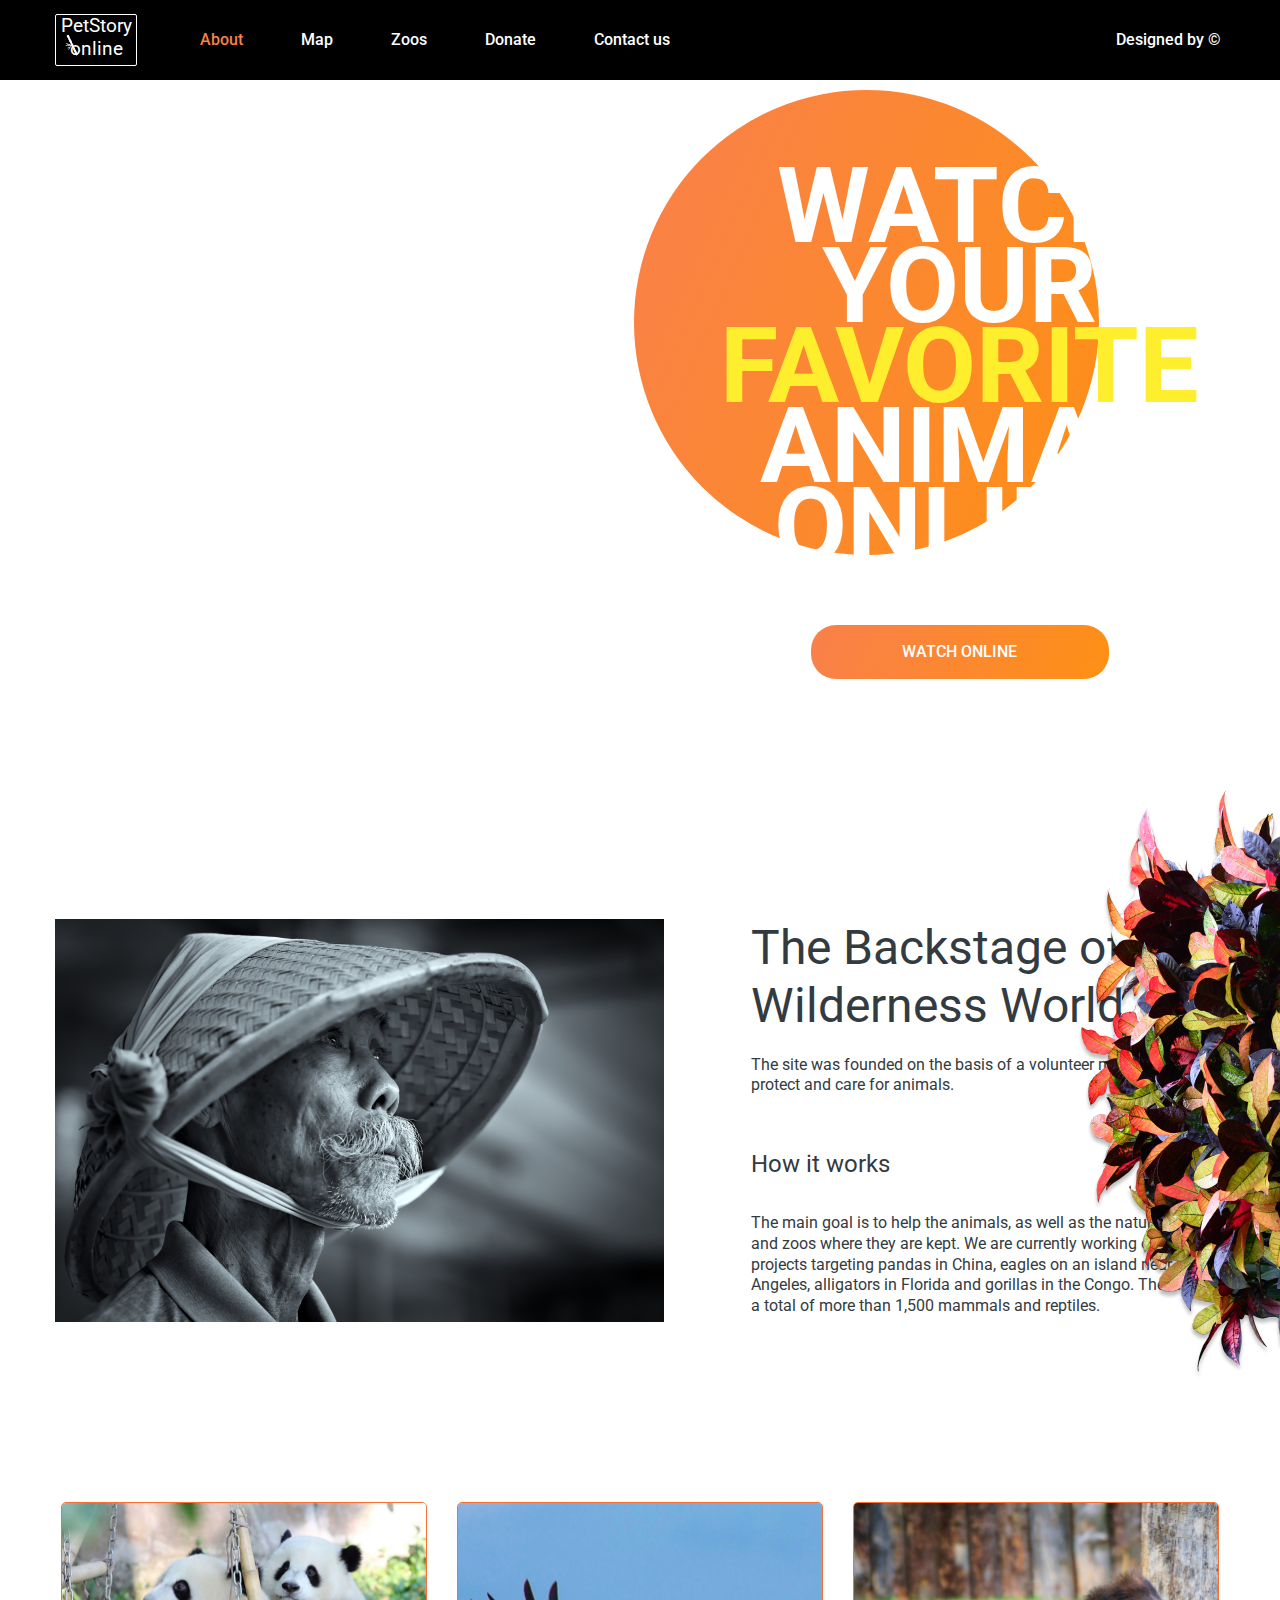
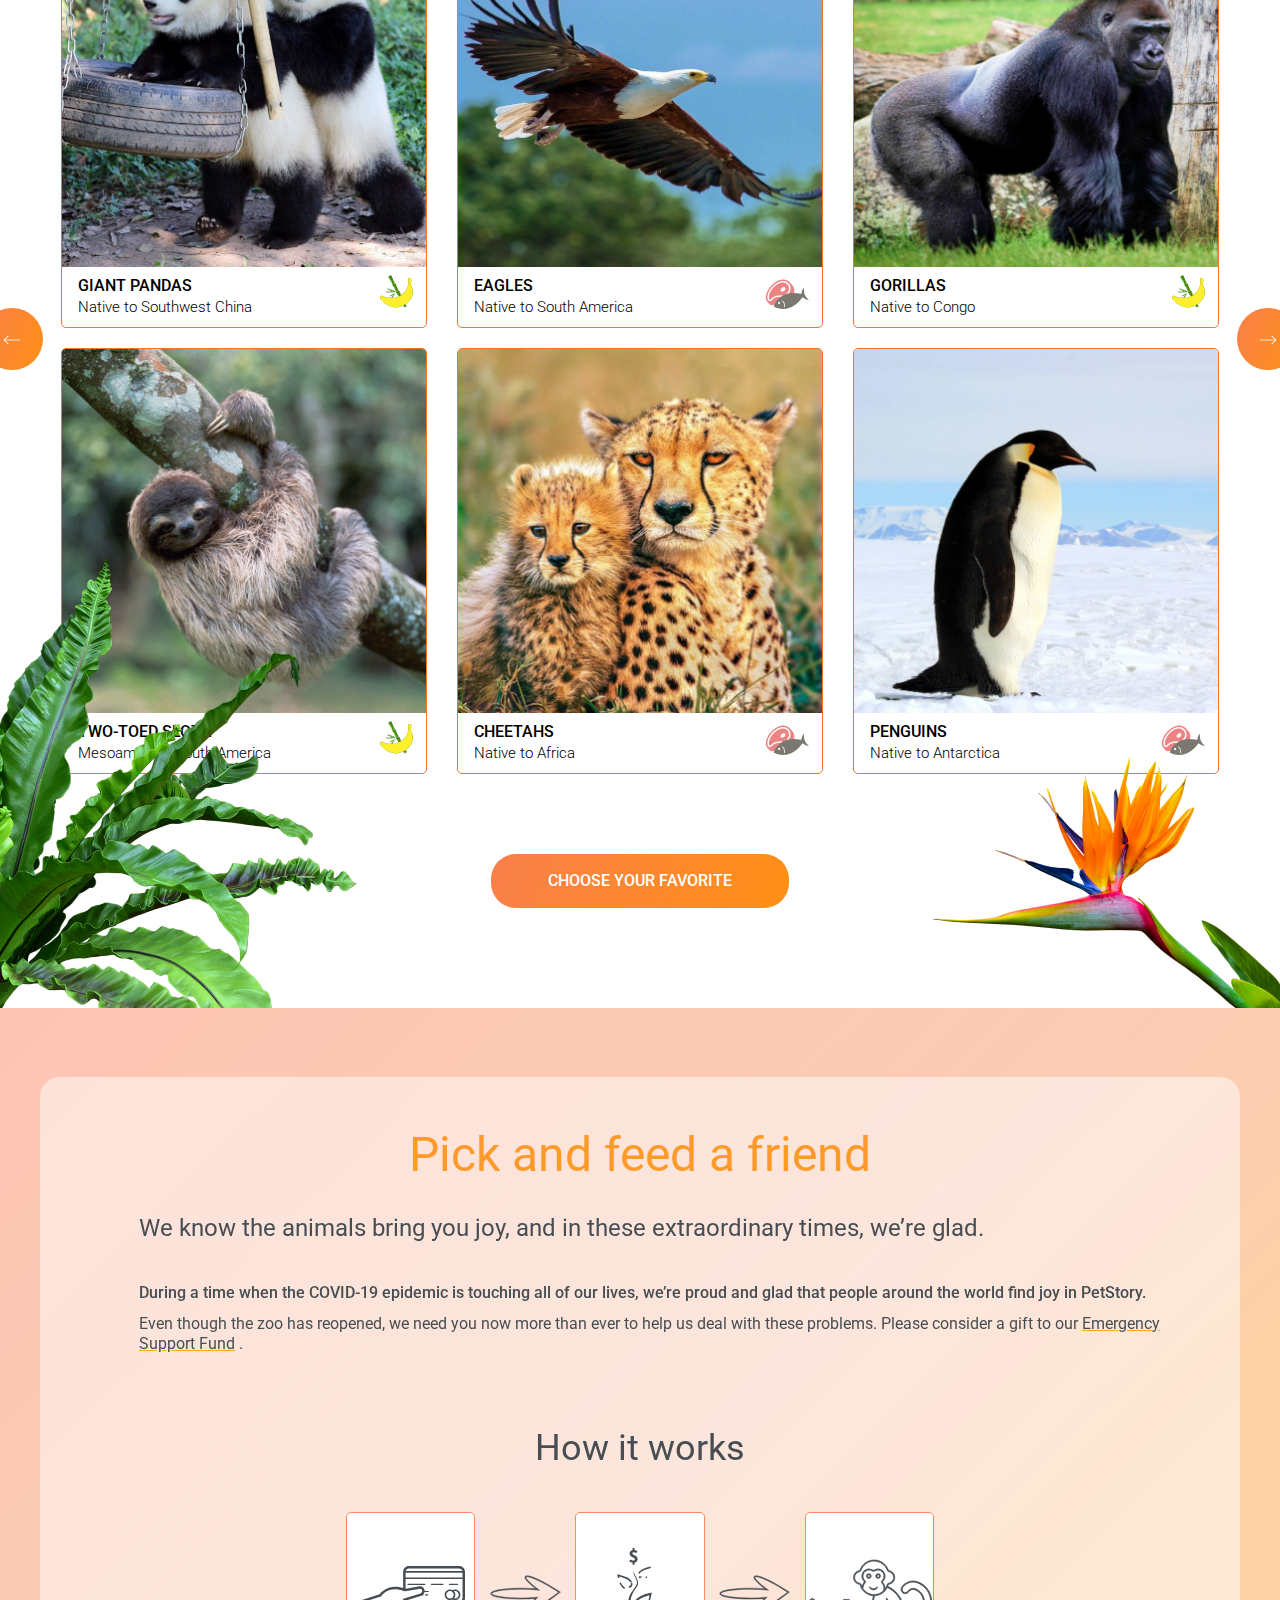
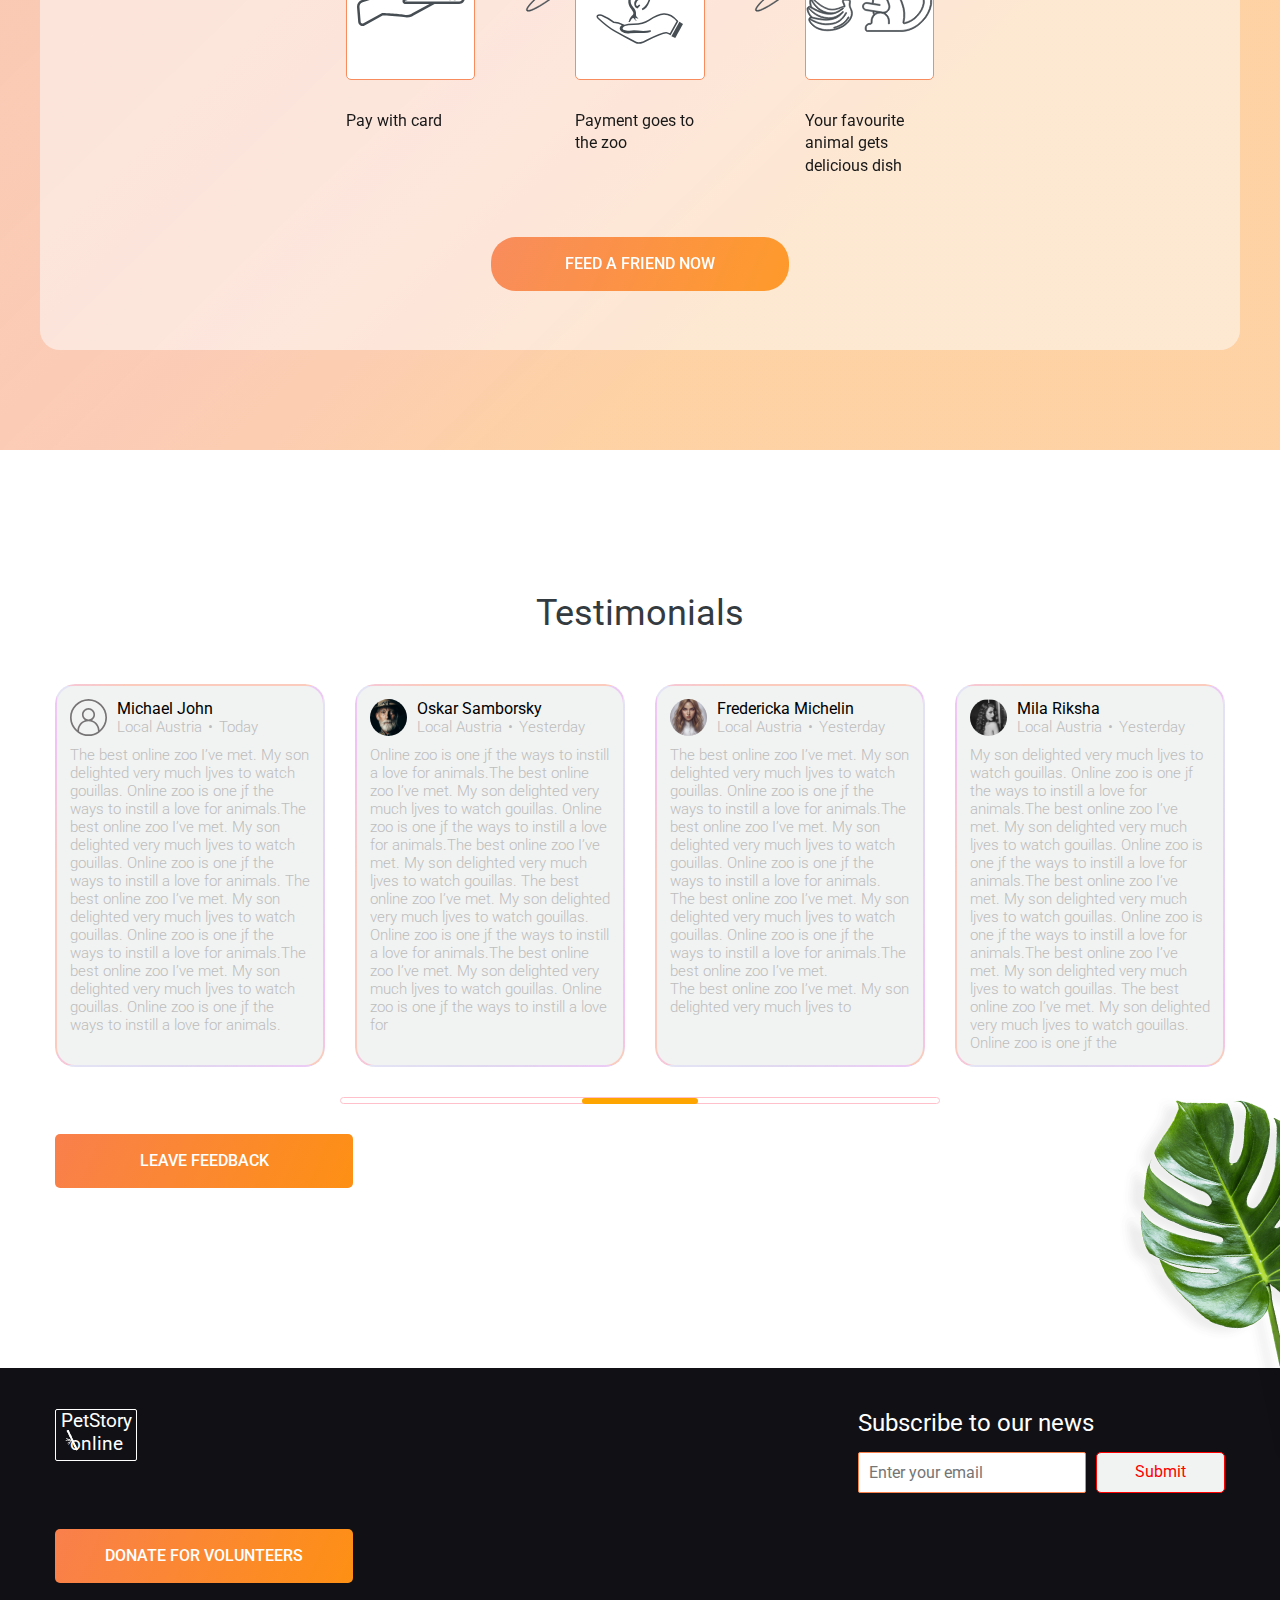
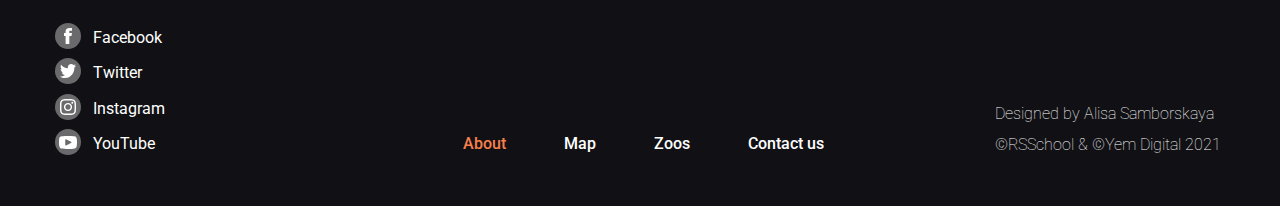
==== commit 810d084b: "change header structure and styles" ====
--- a/online-zoo/main/index.html
+++ b/online-zoo/main/index.html
@@ -9,12 +9,16 @@
 </head>
 <body>
     <div class="wrapper">
-        <header class="header">
+        <header class="header" id = 'header'>
             <div class="header__container _container">
                 <a href="index.html" class="header__logo logo">
                     <h1 class="header__title title">PetStory online</h1>
                     <img src="../logo/bamboo_logo.svg" alt="bamboo" class="logo__image logo__image_header">
+                    <img src="../logo/bamboo-orange-logo.svg" alt="bamboo-orange" class="logo__image logo__image_header logo__image_orange">
                 </a>
+                <button class="header__burger burger" id="burger">
+                    <span></span>
+                </button>
                 <nav class="header__menu menu">
                     <ul class="menu__list">
                         <li class="menu__item">
@@ -33,13 +37,12 @@
                             <a href="#" class="menu__link">Contact us</a>
                         </li>
                     </ul>
+                    <a href="https://www.figma.com/file/ypzT9idgAILaSRVRmDAJxn/online-zoo-3-weeks" class="menu__copy copy">Designed by ©</a>
                 </nav>
-                <button class="header__burger burger">
-                    <span></span>
-                </button>
-                <a href="https://www.figma.com/file/ypzT9idgAILaSRVRmDAJxn/online-zoo-3-weeks" class="header__copy copy">Designed by ©</a>
             </div>
         </header>
+        <div class="background_dark"></div>
+
 
         <main class="page">
 
@@ -451,5 +454,7 @@
             </div>
         </footer>
     </div>
+
+    <script src="main.js"></script>
 </body>
 </html>--- a/online-zoo/main/css/main.css
+++ b/online-zoo/main/css/main.css
@@ -103,6 +103,15 @@
   font-size: 16px;
   line-height: 140%;
   background-color: #FFFFFF;
+}
+
+.background_dark {
+  display: none;
+  width: 100%;
+  height: 4000px;
+  background-color: rgba(0, 0, 0, 0.9);
+  position: absolute;
+  z-index: 20;
 }
 
 .wrapper {
@@ -139,6 +148,9 @@
   left: 8px;
   top: 18.64px;
 }
+.logo__image_orange {
+  display: none;
+}
 
 .copy {
   font-family: "Roboto";
@@ -165,7 +177,7 @@
   top: 0px;
   background: #000000;
   position: relative;
-  z-index: 20;
+  z-index: 22;
 }
 .header__container {
   display: flex;
@@ -175,12 +187,15 @@
 .header__menu {
   margin-left: 63px;
 }
-.header__copy {
-  margin-left: 438px;
-}
-
+
+.menu {
+  display: flex;
+  flex: 0 1 1021px;
+  justify-content: space-between;
+}
 .menu__list {
   display: flex;
+  align-items: center;
 }
 .menu__item {
   margin-right: 58px;
@@ -847,19 +862,10 @@
   ._container {
     max-width: 1200px;
   }
-  .header__menu {
-    flex: 1 1 auto;
-  }
-  .header__copy {
-    margin-left: 250px;
-  }
 }
 @media (max-width: 1000px) {
   ._container {
     max-width: 970px;
-  }
-  .header__copy {
-    margin-left: 10px;
   }
   .menu__item {
     margin-right: 48px;
@@ -993,53 +999,129 @@
     flex: 0 1 129px;
   }
 }
+@media (max-width: 740px) {
+  .header__menu {
+    margin-left: 40px;
+  }
+  .menu__item {
+    margin-right: 30px;
+  }
+}
 @media (max-width: 640px) {
+  body._active .background_dark {
+    display: block;
+  }
   .header__menu {
+    position: fixed;
+    right: -100%;
+    top: 0;
+    width: 100%;
+    padding: 80px 0 40px 15px;
+    flex-direction: column;
+    align-items: flex-start;
+    margin-left: 0;
+    background-color: #fff;
+    transition: right 0.2s ease;
+  }
+  .header .menu__list {
+    flex-direction: column;
+    align-items: flex-start;
+    gap: 15px;
+    margin-bottom: 15px;
+  }
+  .header .menu__item {
+    margin-right: 0;
+  }
+  .header .menu__link {
+    color: #333B41;
+  }
+  .header .menu__link_active {
+    color: #333B41;
+  }
+  .header .menu__copy {
+    color: #333B41;
+  }
+  .header._active .burger::before, .header._active .burger::after {
+    background-color: #FE9013;
+    width: 80%;
+  }
+  .header._active .burger::before {
+    top: 50%;
+    transform: rotate(-45deg) translate(5%, -50%);
+  }
+  .header._active .burger::after {
+    bottom: 50%;
+    transform: rotate(45deg) translate(5%, 50%);
+  }
+  .header._active .burger span {
     display: none;
   }
-  .copy {
+  .header._active .header__title {
+    color: #FE9013;
+  }
+  .header._active .header__logo {
+    border: 1px solid #FE9013;
+  }
+  .header._active .header__menu {
+    right: 0;
+  }
+  .header._active .logo__image_header {
     display: none;
   }
+  .header._active .logo__image_orange {
+    display: block;
+  }
   .burger {
-    display: flex;
-    flex-direction: column;
-    justify-content: space-between;
-    flex: 0 1 18px;
-    height: 10px;
-  }
-  .burger span {
+    display: block;
+    width: 30px;
+    height: 18px;
+    position: relative;
+    z-index: 30;
+  }
+  .burger::before, .burger::after, .burger span {
+    position: absolute;
+    left: 0;
+    height: 18%;
     width: 100%;
-    height: 2px;
-    background: #FFFFFF;
-    border-radius: 2px;
+    transition: all 0.3s ease;
+    background-color: #fff;
   }
   .burger::before, .burger::after {
     content: "";
-    width: 100%;
-    height: 2px;
-    background: #FFFFFF;
-    border-radius: 2px;
-  }
-  .header__logo {
-    border: none;
-    width: 46px;
-    height: 29px;
+  }
+  .burger::before {
+    top: 0;
+  }
+  .burger::after {
+    bottom: 0;
+  }
+  .burger span {
+    top: 50%;
+    transform: scale(1) translate(0, -50%);
   }
   .logo__image_header {
     width: 7.1px;
     height: 17.56px;
-    left: 4px;
-    top: 10.84px;
+    left: 12px;
+    top: 20px;
   }
   .header__title {
-    font-size: 12.2899px;
+    font-size: 16px;
   }
   .header {
     position: fixed;
   }
   .header__container {
     justify-content: space-between;
-    min-height: 34px;
+    min-height: 60px;
+    flex-wrap: wrap;
+  }
+  .header__logo {
+    border: none;
+    width: 70px;
+    height: 40px;
+    position: relative;
+    z-index: 30;
   }
   .main-block__content {
     padding-top: 117px;
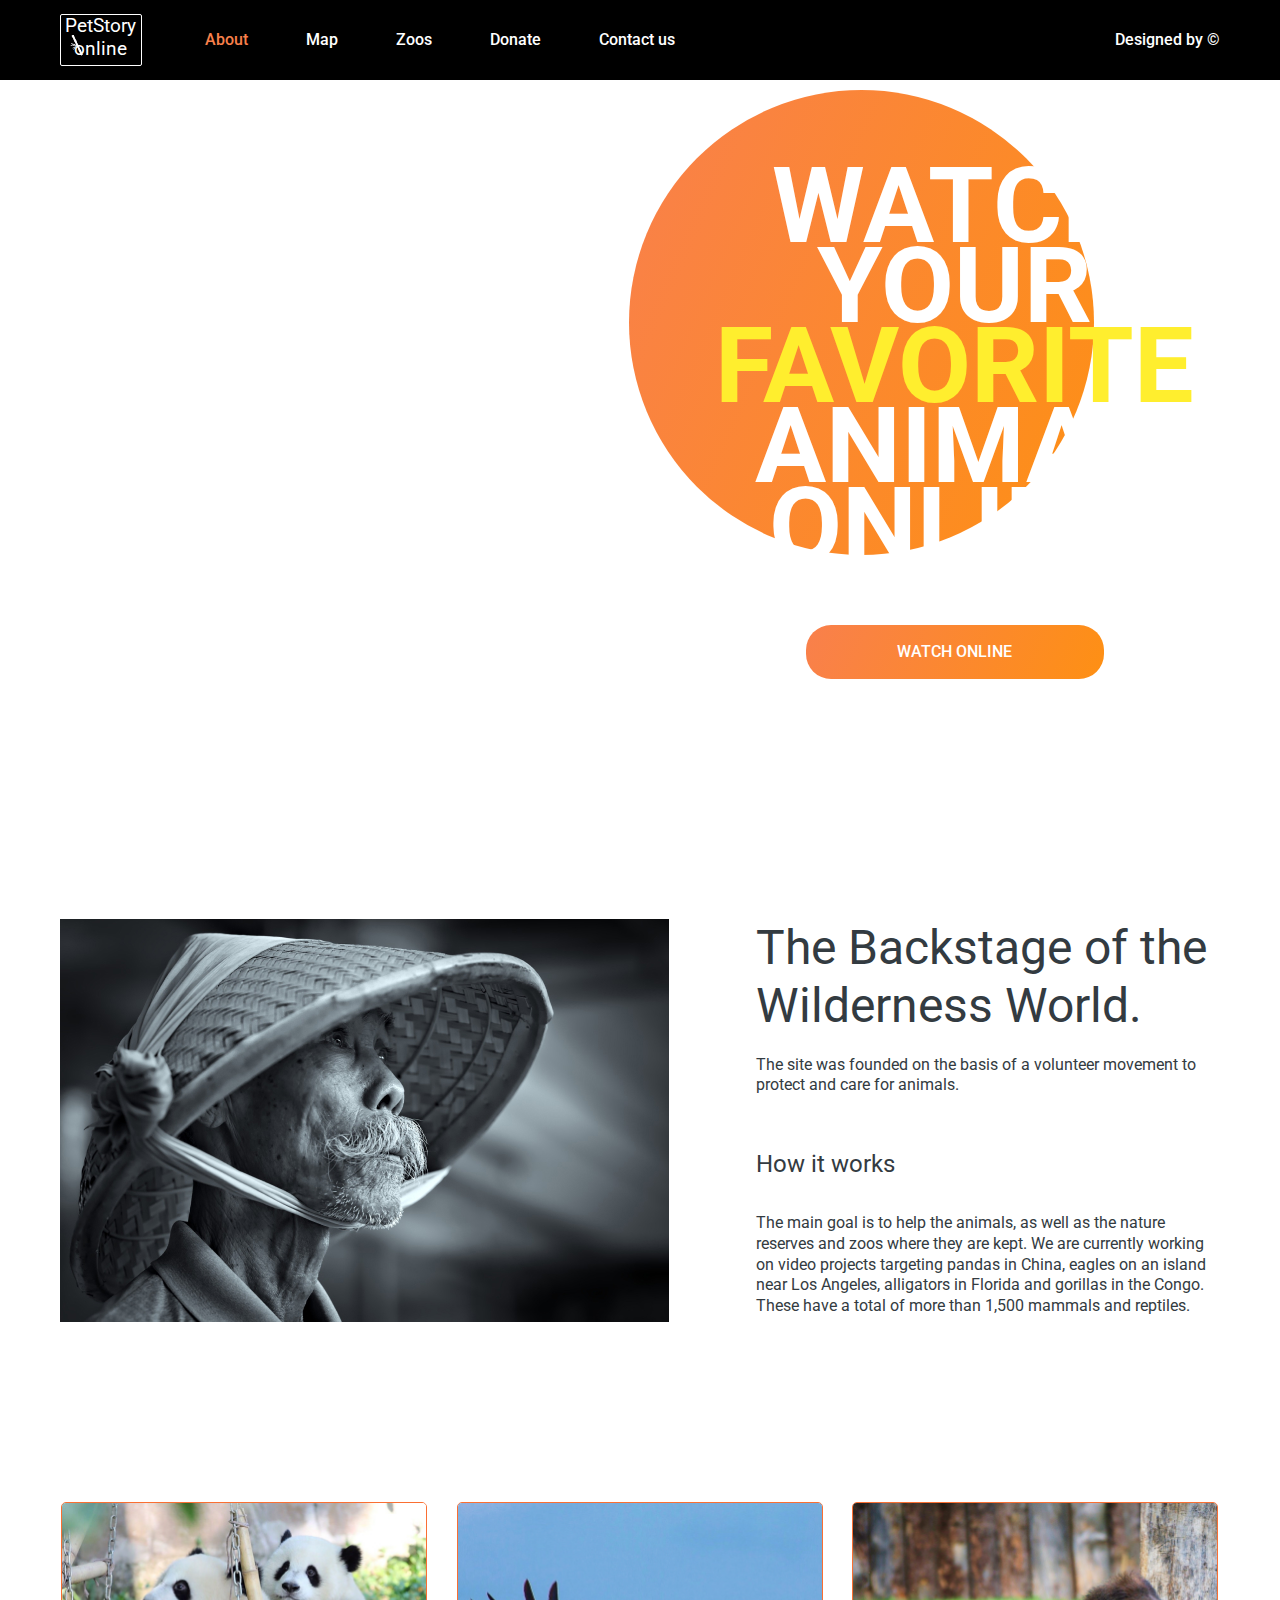
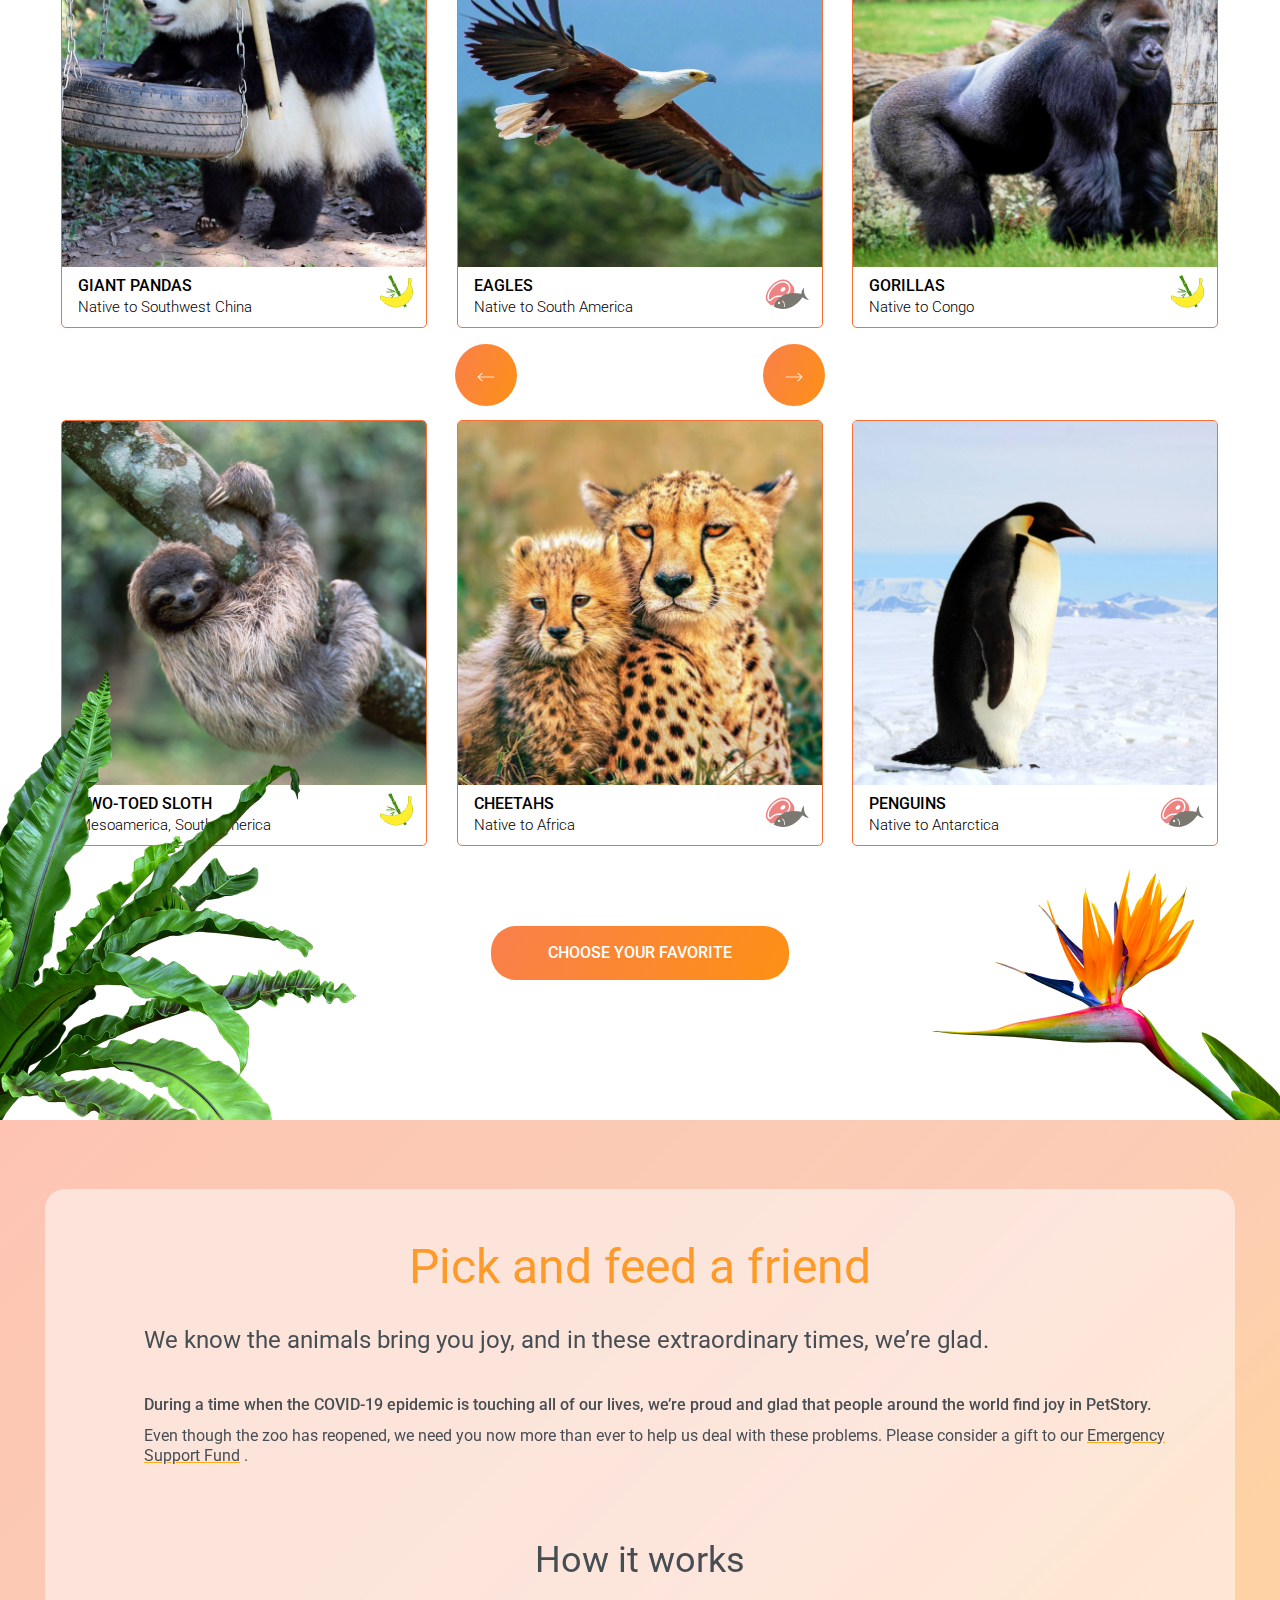
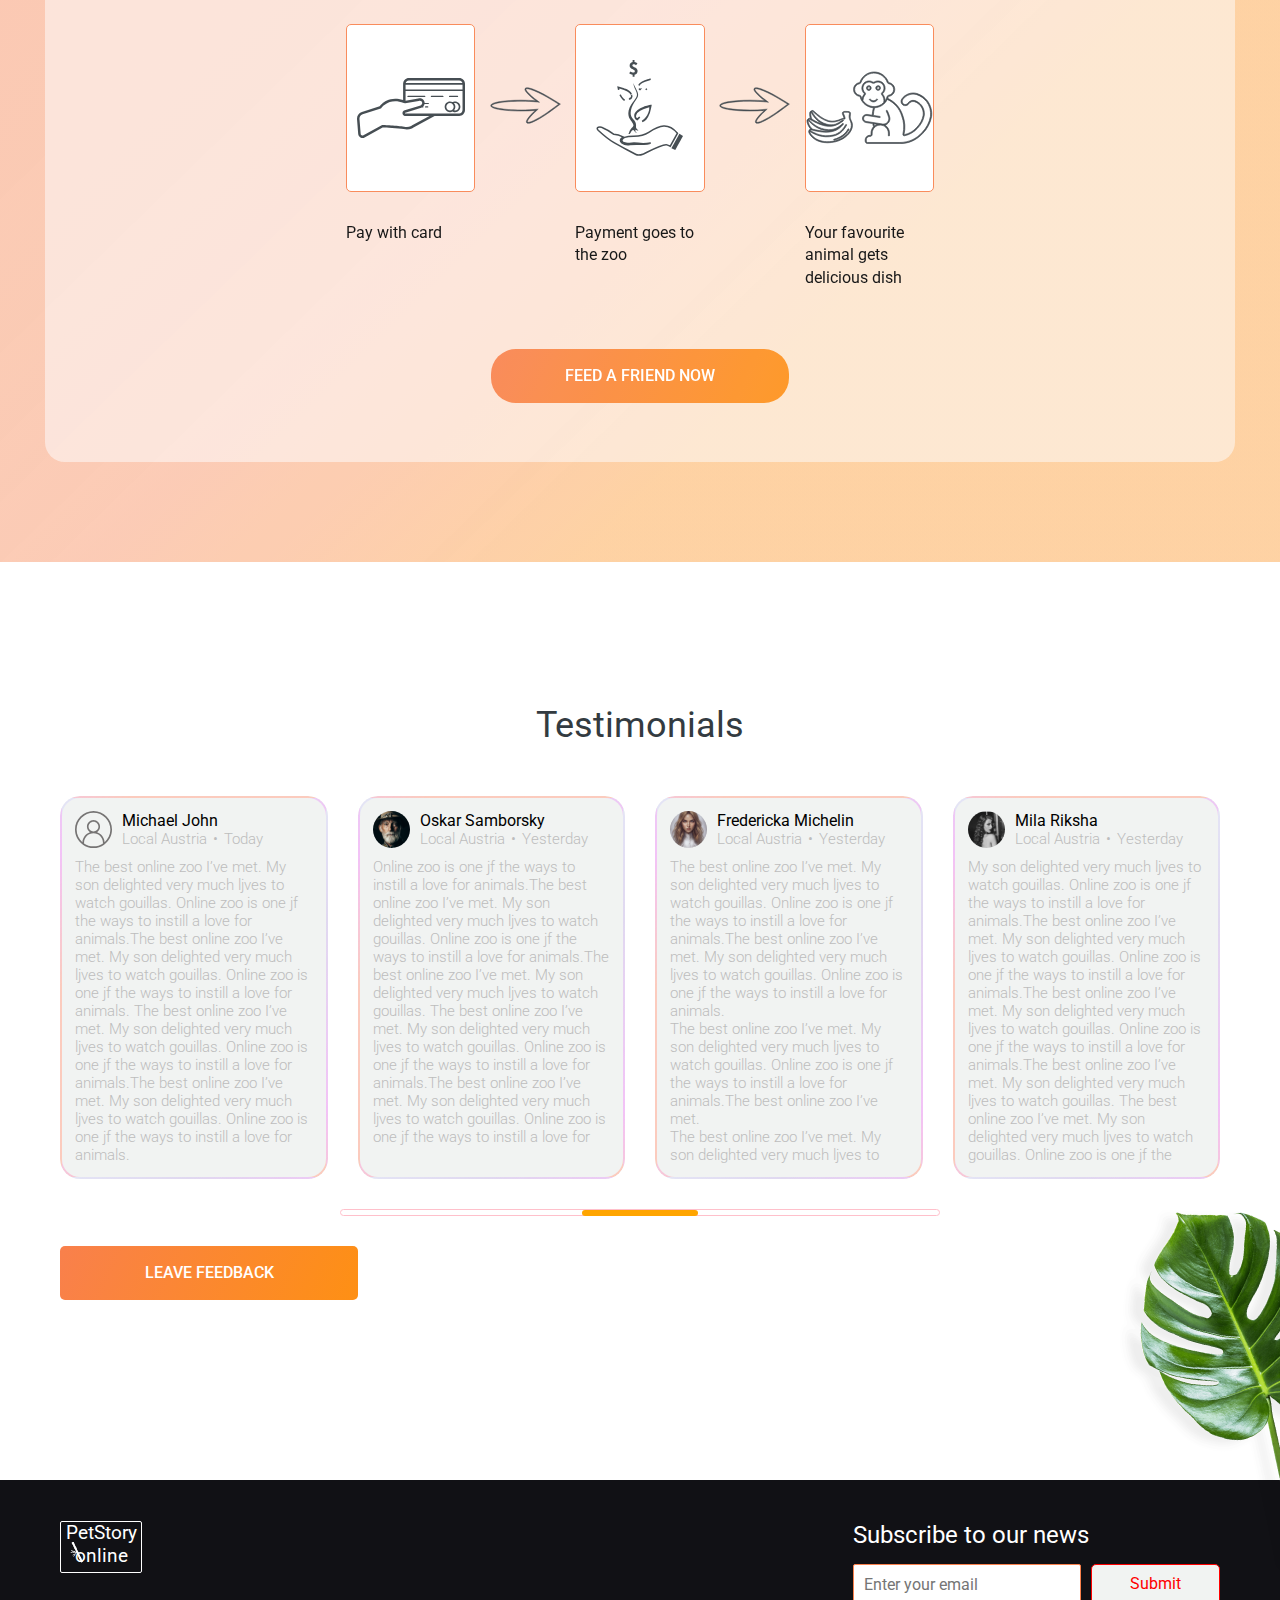
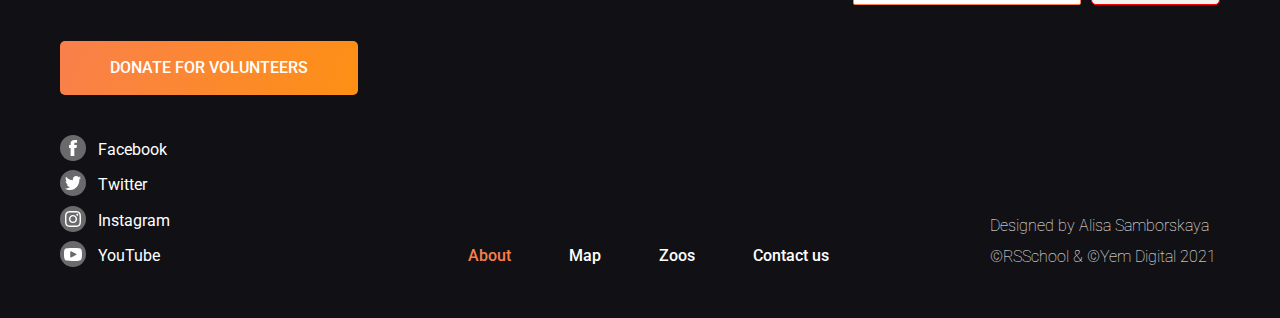
==== commit 4c9b028f: "finish pets slider" ====
--- a/online-zoo/main/index.html
+++ b/online-zoo/main/index.html
@@ -77,142 +77,138 @@
             <section class="page__pets pets">
                 <div class="pets__container _container">
 
-                    <div class="pets__cards">
-
-                        <div class="pets__item pet">
-                             <div class="pet__image">
-                                <div class="pet__image_bg"></div>
-                                <div class="pet__image_popup pet-popup">
-                                    <div class="pet-popup__name">Pandas</div>
-                                    <div class="pet-popup__place">Pekin, China</div>
-                                    <a href="#" class="pet-popup__button">Watch online</a>
-                                </div>
-                                <img src="../img/pandas.jpg" alt="pandas">
-                            </div>
-                            <div class="pet__footer">
-                                <div class="pet__info">
-                                    <h4 class="pet__name">giant Pandas</h4>
-                                    <h5 class="pet__native">Native to Southwest China</h5>
-                                </div>
-                                <div class="pet__food">
-                                    <img src="../img/banana-bamboo_icon.png" alt="banana-bamboo_icon">
-                                </div>
-                            </div>
-                        </div>
-
-                        <div class="pets__item pet">
-                            <div class="pet__image">
-                                <div class="pet__image_bg"></div>
-                                <div class="pet__image_popup pet-popup">
-                                    <div class="pet-popup__name">Eagles</div>
-                                    <div class="pet-popup__place">Lima, Peru</div>
-                                    <a href="#" class="pet-popup__button">Watch online</a>
-                                </div>
-                               <img src="../img/eagles.jpg" alt="eagles">
+                    <div class="pets__body">
+                        <div class="pets__cards">
+                            <div class="pets__item pet">
+                                 <div class="pet__image">
+                                    <div class="pet__image_bg"></div>
+                                    <div class="pet__image_popup pet-popup">
+                                        <div class="pet-popup__name">Pandas</div>
+                                        <div class="pet-popup__place">Pekin, China</div>
+                                        <a href="#" class="pet-popup__button">Watch online</a>
+                                    </div>
+                                    <img src="../img/pandas.jpg" alt="pandas">
+                                </div>
+                                <div class="pet__footer">
+                                    <div class="pet__info">
+                                        <h4 class="pet__name">giant Pandas</h4>
+                                        <h5 class="pet__native">Native to Southwest China</h5>
+                                    </div>
+                                    <div class="pet__food">
+                                        <img src="../img/banana-bamboo_icon.png" alt="banana-bamboo_icon">
+                                    </div>
+                                </div>
+                            </div>
+                            <div class="pets__item pet">
+                                <div class="pet__image">
+                                    <div class="pet__image_bg"></div>
+                                    <div class="pet__image_popup pet-popup">
+                                        <div class="pet-popup__name">Eagles</div>
+                                        <div class="pet-popup__place">Lima, Peru</div>
+                                        <a href="#" class="pet-popup__button">Watch online</a>
+                                    </div>
+                                   <img src="../img/eagles.jpg" alt="eagles">
+                               </div>
+                               <div class="pet__footer">
+                                   <div class="pet__info">
+                                       <h4 class="pet__name">Eagles</h4>
+                                       <h5 class="pet__native">Native to South America</h5>
+                                   </div>
+                                   <div class="pet__food">
+                                       <img src="../img/meet-fish_icon.png" alt="meet-fish_icon">
+                                   </div>
+                               </div>
                            </div>
-                           <div class="pet__footer">
-                               <div class="pet__info">
-                                   <h4 class="pet__name">Eagles</h4>
-                                   <h5 class="pet__native">Native to South America</h5>
-                               </div>
-                               <div class="pet__food">
-                                   <img src="../img/meet-fish_icon.png" alt="meet-fish_icon">
+                           <div class="pets__item pet">
+                                 <div class="pet__image">
+                                    <div class="pet__image_bg"></div>
+                                    <div class="pet__image_popup pet-popup">
+                                        <div class="pet-popup__name">Gorillas</div>
+                                        <div class="pet-popup__place">Kinshasa, Congo</div>
+                                        <a href="#" class="pet-popup__button">Watch online</a>
+                                    </div>
+                                    <img src="../img/gorillas.jpg" alt="gorillas">
+                                </div>
+                                <div class="pet__footer">
+                                    <div class="pet__info">
+                                        <h4 class="pet__name">Gorillas</h4>
+                                        <h5 class="pet__native">Native to Congo</h5>
+                                    </div>
+                                    <div class="pet__food">
+                                        <img src="../img/banana-bamboo_icon.png" alt="banana-bamboo_icon">
+                                    </div>
+                                </div>
+                            </div>
+                            <div class="pets__item pet">
+                                <div class="pet__image">
+                                    <div class="pet__image_bg"></div>
+                                    <div class="pet__image_popup pet-popup">
+                                        <div class="pet-popup__name">Sloth</div>
+                                        <div class="pet-popup__place">Bogota, Columbia</div>
+                                        <a href="#" class="pet-popup__button">Watch online</a>
+                                    </div>
+                                   <img src="../img/sloth.jpg" alt="sloth">
+                               </div>
+                               <div class="pet__footer">
+                                   <div class="pet__info">
+                                       <h4 class="pet__name">Two-toed Sloth</h4>
+                                       <h5 class="pet__native">Mesoamerica, South America</h5>
+                                   </div>
+                                   <div class="pet__food">
+                                       <img src="../img/banana-bamboo_icon.png" alt="banana-bamboo_icon">
+                                   </div>
                                </div>
                            </div>
-                       </div>
-
-                       <div class="pets__item pet">
-                             <div class="pet__image">
-                                <div class="pet__image_bg"></div>
-                                <div class="pet__image_popup pet-popup">
-                                    <div class="pet-popup__name">Gorillas</div>
-                                    <div class="pet-popup__place">Kinshasa, Congo</div>
-                                    <a href="#" class="pet-popup__button">Watch online</a>
-                                </div>
-                                <img src="../img/gorillas.jpg" alt="gorillas">
-                            </div>
-                            <div class="pet__footer">
-                                <div class="pet__info">
-                                    <h4 class="pet__name">Gorillas</h4>
-                                    <h5 class="pet__native">Native to Congo</h5>
-                                </div>
-                                <div class="pet__food">
-                                    <img src="../img/banana-bamboo_icon.png" alt="banana-bamboo_icon">
-                                </div>
-                            </div>
-                        </div>
-
-                        <div class="pets__item pet">
-                            <div class="pet__image">
-                                <div class="pet__image_bg"></div>
-                                <div class="pet__image_popup pet-popup">
-                                    <div class="pet-popup__name">Sloth</div>
-                                    <div class="pet-popup__place">Bogota, Columbia</div>
-                                    <a href="#" class="pet-popup__button">Watch online</a>
-                                </div>
-                               <img src="../img/sloth.jpg" alt="sloth">
+                           <div class="pets__item pet">
+                                 <div class="pet__image">
+                                    <div class="pet__image_bg"></div>
+                                    <div class="pet__image_popup pet-popup">
+                                        <div class="pet-popup__name">Cheetahs</div>
+                                        <div class="pet-popup__place">Nairobi, Kenya</div>
+                                        <a href="#" class="pet-popup__button">Watch online</a>
+                                    </div>
+                                    <img src="../img/cheetahs.jpg" alt="cheetahs">
+                                </div>
+                                <div class="pet__footer">
+                                    <div class="pet__info">
+                                        <h4 class="pet__name">cheetahs</h4>
+                                        <h5 class="pet__native">Native to Africa</h5>
+                                    </div>
+                                    <div class="pet__food">
+                                        <img src="../img/meet-fish_icon.png" alt="meet-fish_icon">
+                                    </div>
+                                </div>
+                            </div>
+                            <div class="pets__item pet">
+                                <div class="pet__image">
+                                    <div class="pet__image_bg"></div>
+                                    <div class="pet__image_popup pet-popup">
+                                        <div class="pet-popup__name">Penguins</div>
+                                        <div class="pet-popup__place">Antarctica</div>
+                                        <a href="#" class="pet-popup__button">Watch online</a>
+                                    </div>
+                                   <img src="../img/penguins.jpg" alt="pandas">
+                               </div>
+                               <div class="pet__footer">
+                                   <div class="pet__info">
+                                       <h4 class="pet__name">Penguins</h4>
+                                       <h5 class="pet__native">Native to Antarctica</h5>
+                                   </div>
+                                   <div class="pet__food">
+                                       <img src="../img/meet-fish_icon.png" alt="meet-fish_icon">
+                                   </div>
+                               </div>
                            </div>
-                           <div class="pet__footer">
-                               <div class="pet__info">
-                                   <h4 class="pet__name">Two-toed Sloth</h4>
-                                   <h5 class="pet__native">Mesoamerica, South America</h5>
-                               </div>
-                               <div class="pet__food">
-                                   <img src="../img/banana-bamboo_icon.png" alt="banana-bamboo_icon">
-                               </div>
-                           </div>
-                       </div>
-
-                       <div class="pets__item pet">
-                             <div class="pet__image">
-                                <div class="pet__image_bg"></div>
-                                <div class="pet__image_popup pet-popup">
-                                    <div class="pet-popup__name">Cheetahs</div>
-                                    <div class="pet-popup__place">Nairobi, Kenya</div>
-                                    <a href="#" class="pet-popup__button">Watch online</a>
-                                </div>
-                                <img src="../img/cheetahs.jpg" alt="cheetahs">
-                            </div>
-                            <div class="pet__footer">
-                                <div class="pet__info">
-                                    <h4 class="pet__name">cheetahs</h4>
-                                    <h5 class="pet__native">Native to Africa</h5>
-                                </div>
-                                <div class="pet__food">
-                                    <img src="../img/meet-fish_icon.png" alt="meet-fish_icon">
-                                </div>
-                            </div>
-                        </div>
-
-                        <div class="pets__item pet">
-                            <div class="pet__image">
-                                <div class="pet__image_bg"></div>
-                                <div class="pet__image_popup pet-popup">
-                                    <div class="pet-popup__name">Penguins</div>
-                                    <div class="pet-popup__place">Antarctica</div>
-                                    <a href="#" class="pet-popup__button">Watch online</a>
-                                </div>
-                               <img src="../img/penguins.jpg" alt="pandas">
-                           </div>
-                           <div class="pet__footer">
-                               <div class="pet__info">
-                                   <h4 class="pet__name">Penguins</h4>
-                                   <h5 class="pet__native">Native to Antarctica</h5>
-                               </div>
-                               <div class="pet__food">
-                                   <img src="../img/meet-fish_icon.png" alt="meet-fish_icon">
-                               </div>
-                           </div>
-                       </div>
-
-                        <button href="#" class="pet__arrow pet__arrow_left">
-                            <img src="../img/left_arrow.png" alt="left-arrow">
-                        </button>
-                        <button href="#" class="pet__arrow pet__arrow_right">
-                            <img src="../img/right__arrow.png" alt="right-arrow">
-                        </button>
-
-                    </div>
+                        </div>
+                    </div>
+
+
+                    <button href="#" class="pets__arrow pets__arrow_left">
+                        <img src="../img/left_arrow.png" alt="left-arrow">
+                    </button>
+                    <button href="#" class="pets__arrow pets__arrow_right">
+                        <img src="../img/right__arrow.png" alt="right-arrow">
+                    </button>
 
                    
 
--- a/online-zoo/main/css/main.css
+++ b/online-zoo/main/css/main.css
@@ -103,6 +103,9 @@
   font-size: 16px;
   line-height: 140%;
   background-color: #FFFFFF;
+}
+body._active {
+  overflow: hidden;
 }
 
 .background_dark {
@@ -345,6 +348,14 @@
   display: flex;
   flex-direction: column;
   align-items: center;
+  position: relative;
+}
+.pets__body {
+  margin-bottom: 80px;
+  overflow: hidden;
+  position: relative;
+  width: 1158px;
+  height: 872px;
 }
 .pets__cards {
   display: grid;
@@ -353,9 +364,34 @@
   row-gap: 20px;
   -moz-column-gap: 30px;
        column-gap: 30px;
-  margin-bottom: 80px;
-  position: relative;
-}
+  min-width: 100%;
+  transition: all 1s ease;
+  position: absolute;
+  left: 0;
+  top: 0;
+}
+.pets__arrow {
+  position: absolute;
+  top: 40%;
+  display: block;
+  width: 62px;
+  height: 62px;
+  border-radius: 50%;
+  background: linear-gradient(113.96deg, #F9804B 1.49%, #FE9013 101.44%);
+}
+.pets__arrow img {
+  vertical-align: middle;
+}
+.pets__arrow_left {
+  left: -80px;
+}
+.pets__arrow_right {
+  right: -80px;
+}
+.pets__arrow:active {
+  background: #4B9200;
+}
+
 .pet {
   max-width: 366px;
   max-height: 426px;
@@ -420,28 +456,6 @@
   font-size: 15px;
   line-height: 120%;
 }
-.pet__arrow {
-  position: absolute;
-  top: 46.5%;
-  display: block;
-  width: 62px;
-  height: 62px;
-  border-radius: 50%;
-  background: linear-gradient(113.96deg, #F9804B 1.49%, #FE9013 101.44%);
-}
-.pet__arrow img {
-  vertical-align: middle;
-}
-.pet__arrow_left {
-  left: -80px;
-}
-.pet__arrow_right {
-  right: -80px;
-}
-.pet__arrow:active {
-  background: #4B9200;
-}
-
 .pet-popup {
   font-size: 16px;
   line-height: 140%;
@@ -858,9 +872,36 @@
   display: none;
 }
 
-@media (max-width: 1440px) {
-  ._container {
-    max-width: 1200px;
+@media (max-width: 1480px) {
+  .backstage__flower {
+    display: none;
+  }
+}
+@media (max-width: 1350px) {
+  .pets {
+    padding-bottom: 140px;
+  }
+  .pets__body {
+    height: 944px;
+  }
+  .pets__cards {
+    row-gap: 92px;
+    -moz-column-gap: 29px;
+         column-gap: 29px;
+  }
+  .pets__arrow_left {
+    left: 410px;
+  }
+  .pets__arrow_right {
+    right: 410px;
+  }
+  .pets__arrow {
+    top: 41%;
+  }
+}
+@media (max-width: 1176px) {
+  .backstage__content {
+    margin-left: 20px;
   }
 }
 @media (max-width: 1000px) {
@@ -912,14 +953,6 @@
   }
   .backstage__subtitle {
     margin: 52px 0 32px 0;
-  }
-  .pets {
-    padding-bottom: 140px;
-  }
-  .pets__cards {
-    row-gap: 92px;
-    -moz-column-gap: 29px;
-         column-gap: 29px;
   }
   .pet__arrow {
     top: 46.5%;
@@ -1299,4 +1332,28 @@
   .menu__item {
     margin-right: 37px;
   }
+}
+@media (max-width: 603px) {
+  .backstage__container {
+    padding-top: 104px;
+  }
+  .main-block__button {
+    right: 159px;
+    top: 140px;
+  }
+}
+@media (max-width: 560px) {
+  .backstage__flower {
+    display: none;
+  }
+}
+@media (max-width: 480px) {
+  .main-block__button {
+    right: 70px;
+  }
+}
+@media (max-width: 360px) {
+  .main-block__button {
+    right: 35px;
+  }
 }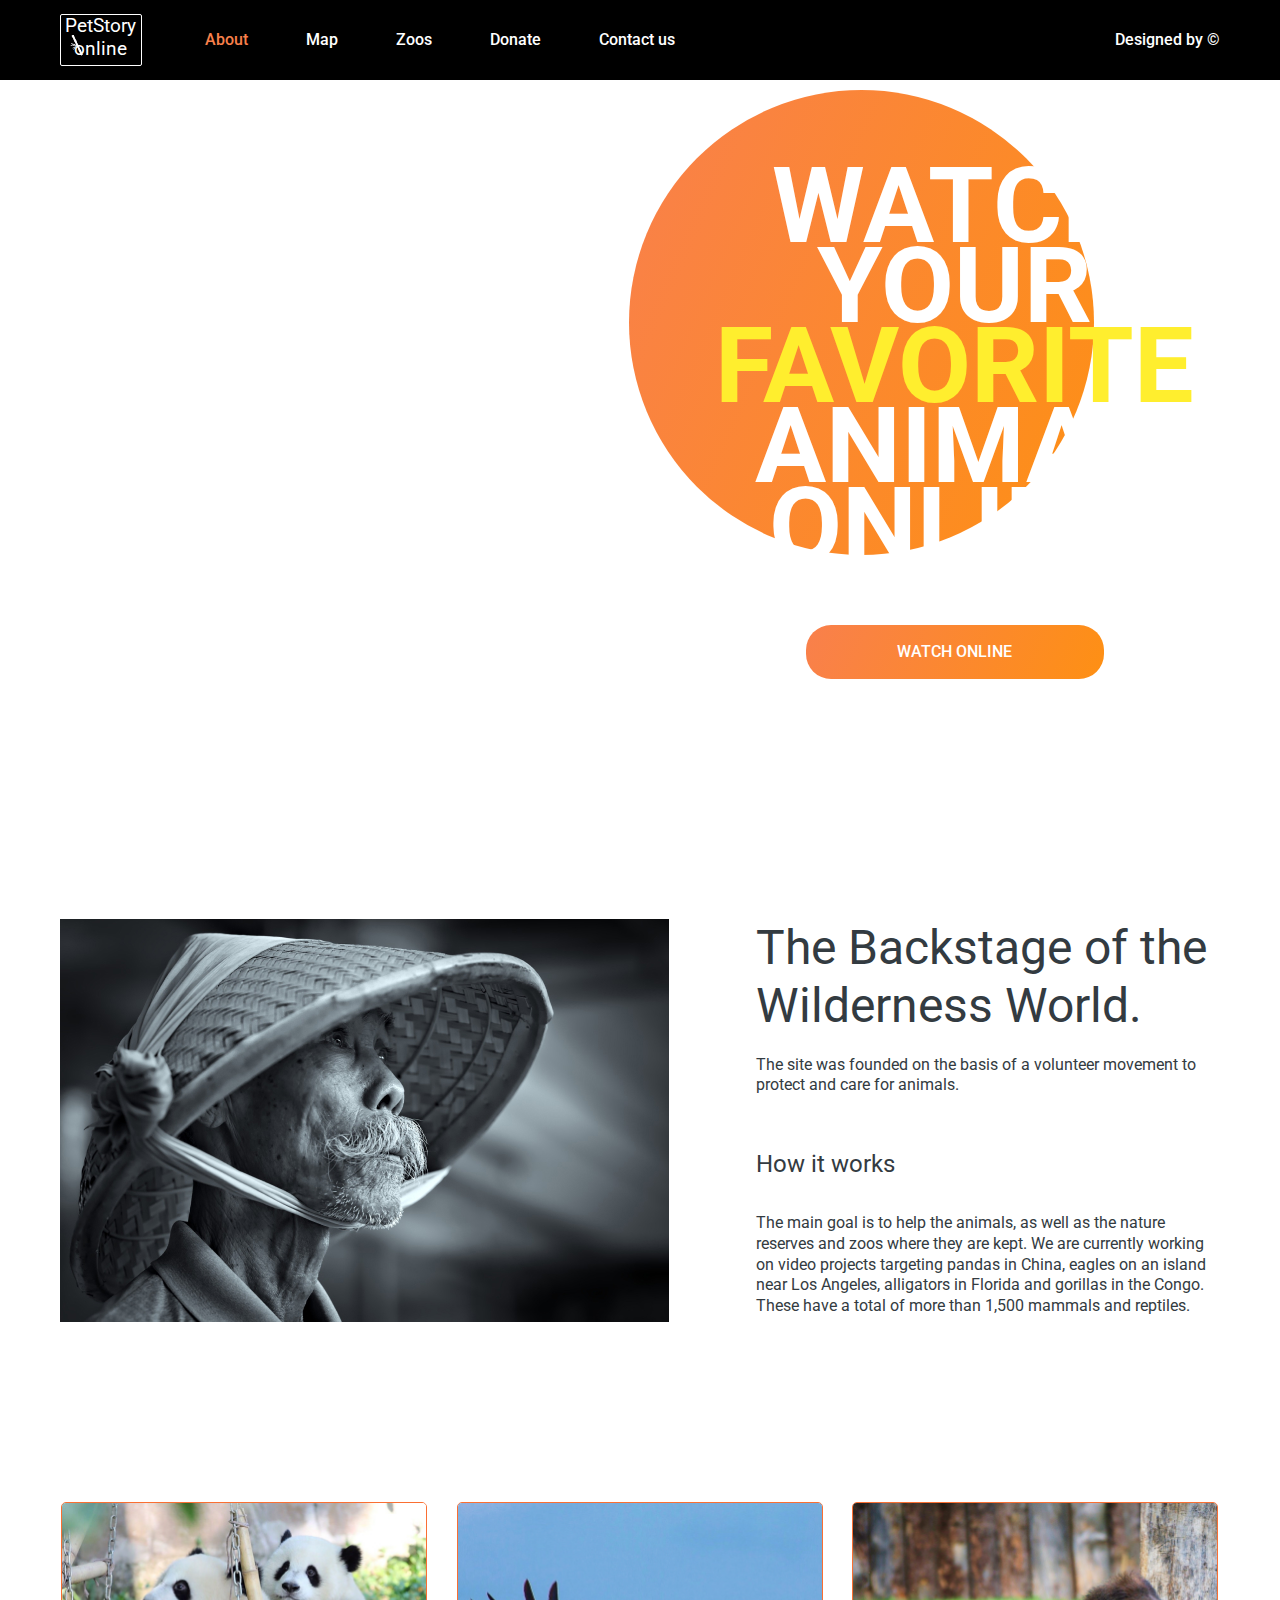
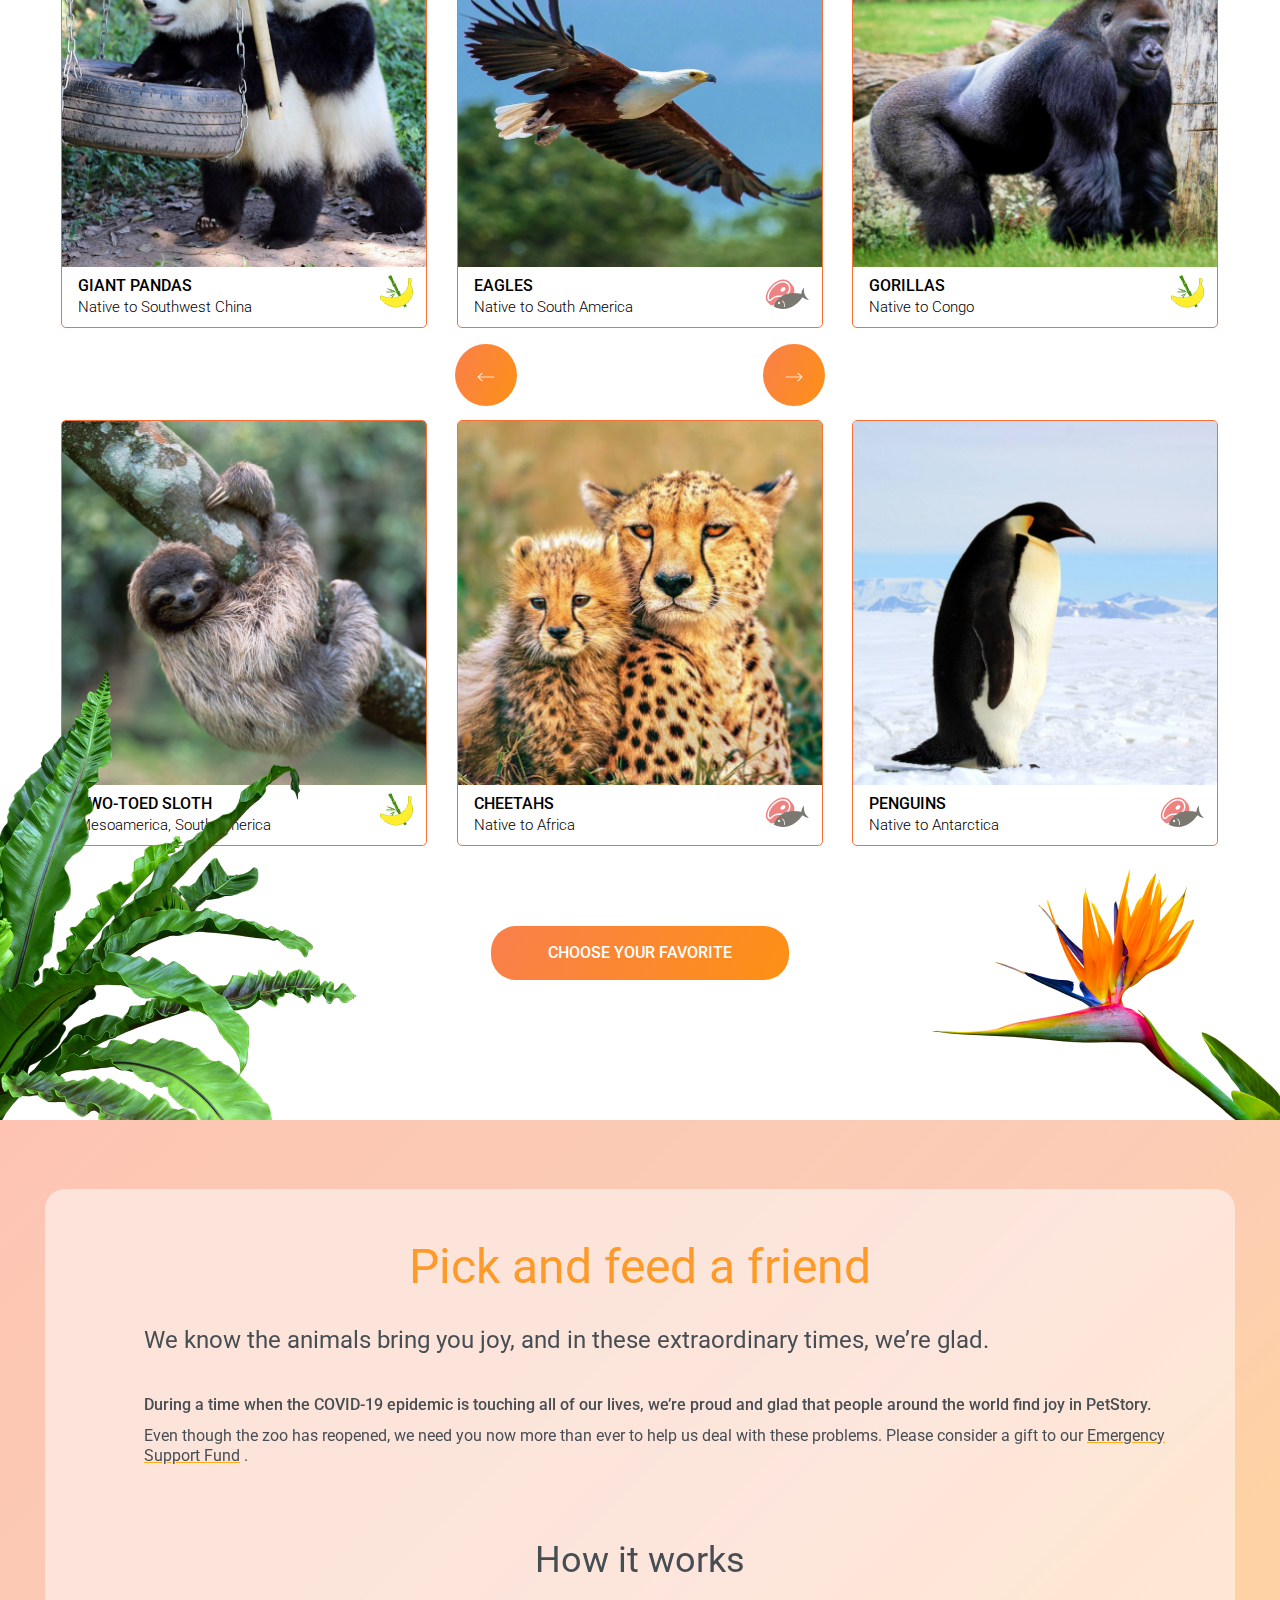
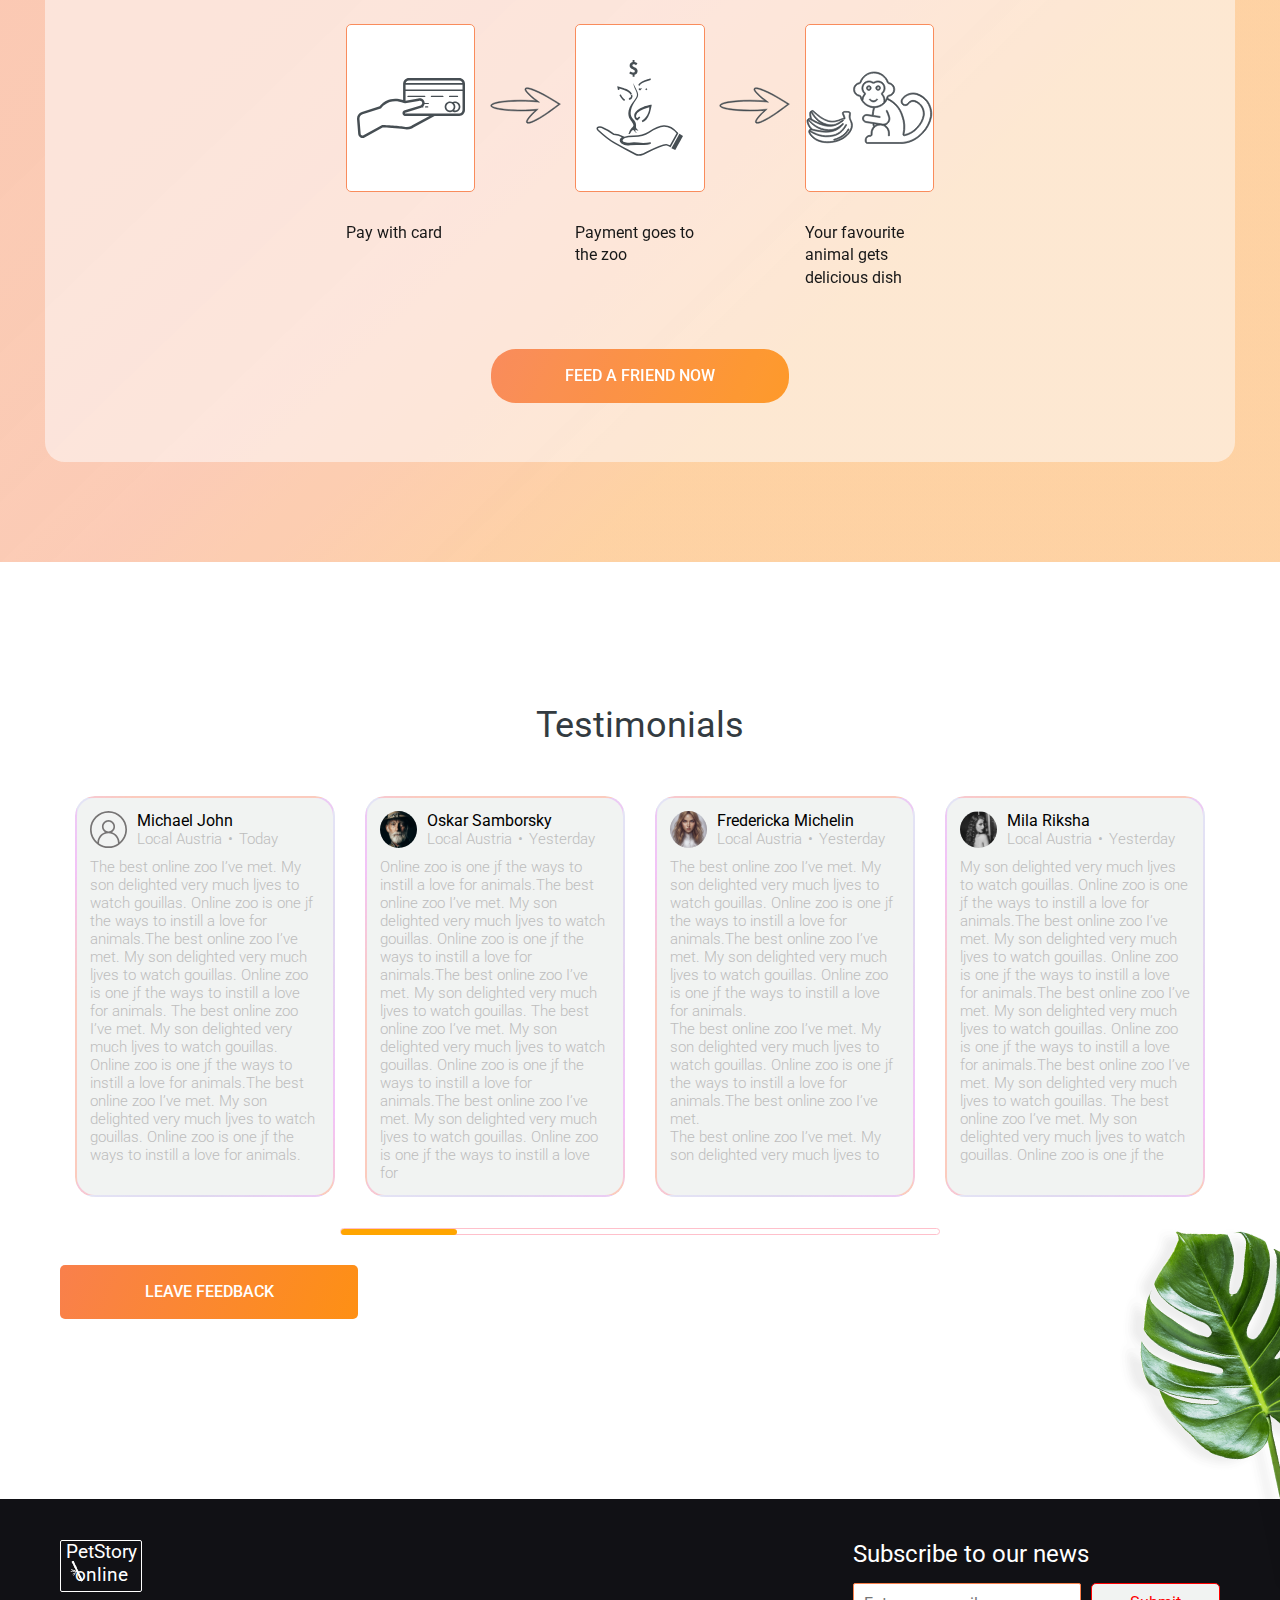
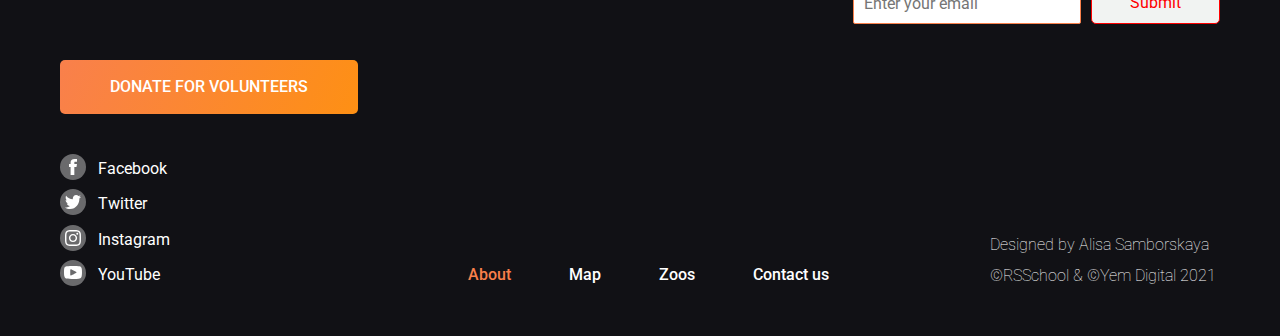
==== commit 33f206b6: "make testimonials slider" ====
--- a/online-zoo/main/index.html
+++ b/online-zoo/main/index.html
@@ -290,83 +290,85 @@
             <section class="page__testimonials testimonials">
                 <div class="testimonials__container _container">
                     <div class="testimonials__title">Testimonials</div>
-                    <div class="testimonials__row">
-                        <div class="testimonials__column">
-                            <div class="testimonials__item comment">                               
-                                    <div class="comment__header">
-                                        <div class="comment__logo"><img src="../img/user_icon1.svg" alt="user_icon1"></div>
-                                        <div class="comment__title">
-                                            <h4 class="comment__name">Michael John </h4>
-                                            <div class="comment__subtitle">
-                                                <div class="comment__local">Local Austria</div>
-                                                <div class="comment__dot">•</div>
-                                                <div class="comment__day">Today</div>
+                    <div class="testimonials__slider">
+                        <div class="testimonials__row" id="testimonials-row">
+                            <div class="testimonials__column">
+                                <div class="testimonials__item comment">
+                                        <div class="comment__header">
+                                            <div class="comment__logo"><img src="../img/user_icon1.svg" alt="user_icon1"></div>
+                                            <div class="comment__title">
+                                                <h4 class="comment__name">Michael John </h4>
+                                                <div class="comment__subtitle">
+                                                    <div class="comment__local">Local Austria</div>
+                                                    <div class="comment__dot">•</div>
+                                                    <div class="comment__day">Today</div>
+                                                </div>
                                             </div>
                                         </div>
-                                    </div>
-                                    <p class="comment__text">The best online zoo I’ve met. My son delighted very much ljves to watch gouillas. Online zoo is one jf the ways to instill a love for animals.The best online zoo I’ve met. My son delighted very much ljves to watch gouillas. Online zoo is one jf the ways to instill a love for animals.
-                                        The best online zoo I’ve met. My son delighted very much ljves to watch gouillas. Online zoo is one jf the ways to instill a love for animals.The best online zoo I’ve met. My son delighted very much ljves to watch gouillas. Online zoo is one jf the ways to instill a love for animals.
-                                    </p>
+                                        <p class="comment__text">The best online zoo I’ve met. My son delighted very much ljves to watch gouillas. Online zoo is one jf the ways to instill a love for animals.The best online zoo I’ve met. My son delighted very much ljves to watch gouillas. Online zoo is one jf the ways to instill a love for animals.
+                                            The best online zoo I’ve met. My son delighted very much ljves to watch gouillas. Online zoo is one jf the ways to instill a love for animals.The best online zoo I’ve met. My son delighted very much ljves to watch gouillas. Online zoo is one jf the ways to instill a love for animals.
+                                        </p>
+                                </div>
+                            </div>
+                            <div class="testimonials__column">
+                                <div class="testimonials__item comment">
+                                        <div class="comment__header">
+                                            <div class="comment__logo"><img src="../img/user_icon2.svg" alt="user_icon2"></div>
+                                            <div class="comment__title">
+                                                <h4 class="comment__name">Oskar Samborsky</h4>
+                                                <div class="comment__subtitle">
+                                                    <div class="comment__local">Local Austria</div>
+                                                    <div class="comment__dot">•</div>
+                                                    <div class="comment__day">Yesterday</div>
+                                                </div>
+                                            </div>
+                                        </div>
+                                        <p class="comment__text">Online zoo is one jf the ways to instill a love for animals.The best online zoo I’ve met. My son delighted very much ljves to watch gouillas. Online zoo is one jf the ways to instill a love for animals.The best online zoo I’ve met. My son delighted very much ljves to watch gouillas.
+                                            The best online zoo I’ve met. My son delighted very much ljves to watch gouillas. Online zoo is one jf the ways to instill a love for animals.The best online zoo I’ve met. My son delighted very much ljves to watch gouillas. Online zoo is one jf the ways to instill a love for
+                                            </p>
+                                </div>
+                            </div>
+                            <div class="testimonials__column">
+                                <div class="testimonials__item comment">
+                                        <div class="comment__header">
+                                            <div class="comment__logo"><img src="../img/user_icon3.svg" alt="user_icon3"></div>
+                                            <div class="comment__title">
+                                                <h4 class="comment__name">Fredericka Michelin</h4>
+                                                <div class="comment__subtitle">
+                                                    <div class="comment__local">Local Austria</div>
+                                                    <div class="comment__dot">•</div>
+                                                    <div class="comment__day">Yesterday</div>
+                                            </div>
+                                            </div>
+                                        </div>
+                                        <p class="comment__text">The best online zoo I’ve met. My son delighted very much ljves to watch gouillas. Online zoo is one jf the ways to instill a love for animals.The best online zoo I’ve met. My son delighted very much ljves to watch gouillas. Online zoo is one jf the ways to instill a love for animals. <br>
+                                            The best online zoo I’ve met. My son delighted very much ljves to watch gouillas. Online zoo is one jf the ways to instill a love for animals.The best online zoo I’ve met. <br>
+                                            The best online zoo I’ve met. My son delighted very much ljves to
+                                            </p>
+                                </div>
+                            </div>
+                            <div class="testimonials__column">
+                                <div class="testimonials__item comment">
+                                        <div class="comment__header">
+                                            <div class="comment__logo"><img src="../img/user_icon4.svg" alt="user_icon4"></div>
+                                            <div class="comment__title">
+                                                <h4 class="comment__name">Mila Riksha</h4>
+                                                <div class="comment__subtitle">
+                                                    <div class="comment__local">Local Austria</div>
+                                                    <div class="comment__dot">•</div>
+                                                    <div class="comment__day">Yesterday</div>
+                                            </div>
+                                            </div>
+                                        </div>
+                                        <p class="comment__text">My son delighted very much ljves to watch gouillas. Online zoo is one jf the ways to instill a love for animals.The best online zoo I’ve met. My son delighted very much ljves to watch gouillas. Online zoo is one jf the ways to instill a love for animals.The best online zoo I’ve met. My son delighted very much ljves to watch gouillas. Online zoo is one jf the ways to instill a love for animals.The best online zoo I’ve met. My son delighted very much ljves to watch gouillas.
+                                            The best online zoo I’ve met. My son delighted very much ljves to watch gouillas. Online zoo is one jf the
+                                            </p>
+                                </div>
                             </div>
                         </div>
-                        <div class="testimonials__column">
-                            <div class="testimonials__item comment">                               
-                                    <div class="comment__header">
-                                        <div class="comment__logo"><img src="../img/user_icon2.svg" alt="user_icon2"></div>
-                                        <div class="comment__title">
-                                            <h4 class="comment__name">Oskar Samborsky</h4>
-                                            <div class="comment__subtitle">
-                                                <div class="comment__local">Local Austria</div>
-                                                <div class="comment__dot">•</div>
-                                                <div class="comment__day">Yesterday</div>
-                                            </div>
-                                        </div>
-                                    </div>
-                                    <p class="comment__text">Online zoo is one jf the ways to instill a love for animals.The best online zoo I’ve met. My son delighted very much ljves to watch gouillas. Online zoo is one jf the ways to instill a love for animals.The best online zoo I’ve met. My son delighted very much ljves to watch gouillas. 
-                                        The best online zoo I’ve met. My son delighted very much ljves to watch gouillas. Online zoo is one jf the ways to instill a love for animals.The best online zoo I’ve met. My son delighted very much ljves to watch gouillas. Online zoo is one jf the ways to instill a love for
-                                        </p>
-                            </div>
-                        </div>
-                        <div class="testimonials__column">
-                            <div class="testimonials__item comment">                               
-                                    <div class="comment__header">
-                                        <div class="comment__logo"><img src="../img/user_icon3.svg" alt="user_icon3"></div>
-                                        <div class="comment__title">
-                                            <h4 class="comment__name">Fredericka Michelin</h4>
-                                            <div class="comment__subtitle">
-                                                <div class="comment__local">Local Austria</div>
-                                                <div class="comment__dot">•</div>
-                                                <div class="comment__day">Yesterday</div>
-                                        </div>
-                                        </div>
-                                    </div>
-                                    <p class="comment__text">The best online zoo I’ve met. My son delighted very much ljves to watch gouillas. Online zoo is one jf the ways to instill a love for animals.The best online zoo I’ve met. My son delighted very much ljves to watch gouillas. Online zoo is one jf the ways to instill a love for animals. <br>
-                                        The best online zoo I’ve met. My son delighted very much ljves to watch gouillas. Online zoo is one jf the ways to instill a love for animals.The best online zoo I’ve met. <br>
-                                        The best online zoo I’ve met. My son delighted very much ljves to
-                                        </p>
-                            </div>
-                        </div>
-                        <div class="testimonials__column">
-                            <div class="testimonials__item comment">                               
-                                    <div class="comment__header">
-                                        <div class="comment__logo"><img src="../img/user_icon4.svg" alt="user_icon4"></div>
-                                        <div class="comment__title">
-                                            <h4 class="comment__name">Mila Riksha</h4>
-                                            <div class="comment__subtitle">
-                                                <div class="comment__local">Local Austria</div>
-                                                <div class="comment__dot">•</div>
-                                                <div class="comment__day">Yesterday</div>
-                                        </div>
-                                        </div>
-                                    </div>
-                                    <p class="comment__text">My son delighted very much ljves to watch gouillas. Online zoo is one jf the ways to instill a love for animals.The best online zoo I’ve met. My son delighted very much ljves to watch gouillas. Online zoo is one jf the ways to instill a love for animals.The best online zoo I’ve met. My son delighted very much ljves to watch gouillas. Online zoo is one jf the ways to instill a love for animals.The best online zoo I’ve met. My son delighted very much ljves to watch gouillas.
-                                        The best online zoo I’ve met. My son delighted very much ljves to watch gouillas. Online zoo is one jf the
-                                        </p>
-                            </div>
-                        </div>
                     </div>
                     <div class="testimonials__bar bar">
-                        <input type = 'range' min="0" max="50"  name="range" step="1">
+                        <input type = 'range' min="0" max="50" name="range" step="1" id="testimonials-bar" value="0">
                     </div>
                     <a href="#" class="testimonials__button button button_square">leave feedback</a>                   
                 </div>
--- a/online-zoo/main/css/main.css
+++ b/online-zoo/main/css/main.css
@@ -554,8 +554,7 @@
 .pick-and-feed__text a {
   color: inherit;
   text-decoration: underline;
-  -webkit-text-decoration-color: orange;
-          text-decoration-color: orange;
+  text-decoration-color: orange;
 }
 .pick-and-feed__text:last-child {
   margin-bottom: 0;
@@ -628,12 +627,25 @@
   color: #333B41;
   margin-bottom: 47px;
 }
+.testimonials__slider {
+  margin: 0 -15px;
+  overflow: hidden;
+  width: 100%;
+  height: 402px;
+  max-width: 1190px;
+  max-height: 500px;
+  position: relative;
+}
 .testimonials__row {
   display: flex;
-  margin: 0 -15px;
+  position: absolute;
+  left: 0;
+  top: 0;
+  overflow: hidden;
+  transition: left 0.5s linear;
 }
 .testimonials__column {
-  flex: 1 1 25%;
+  flex: 0 0 290px;
   padding: 0 15px;
   display: flex;
 }
@@ -911,6 +923,9 @@
   .menu__item {
     margin-right: 48px;
   }
+  .main-block {
+    background-image: url("/img/background_panda_small.png");
+  }
   .main-block__content {
     padding-top: 42px;
     padding-bottom: 47px;
@@ -1075,7 +1090,7 @@
     color: #333B41;
   }
   .header._active .burger::before, .header._active .burger::after {
-    background-color: #FE9013;
+    background-color: #333B41;
     width: 80%;
   }
   .header._active .burger::before {
@@ -1156,6 +1171,9 @@
     position: relative;
     z-index: 30;
   }
+  .main-block {
+    background-image: url("/img/background_panda_tablet.jpg");
+  }
   .main-block__content {
     padding-top: 117px;
     padding-bottom: 70px;
@@ -1356,4 +1374,12 @@
   .main-block__button {
     right: 35px;
   }
+}
+@media (max-width: 350px) {
+  .main-block {
+    background-image: url("/img/background_panda_mobile.jpg");
+  }
+  .main-block__button {
+    right: 35px;
+  }
 }